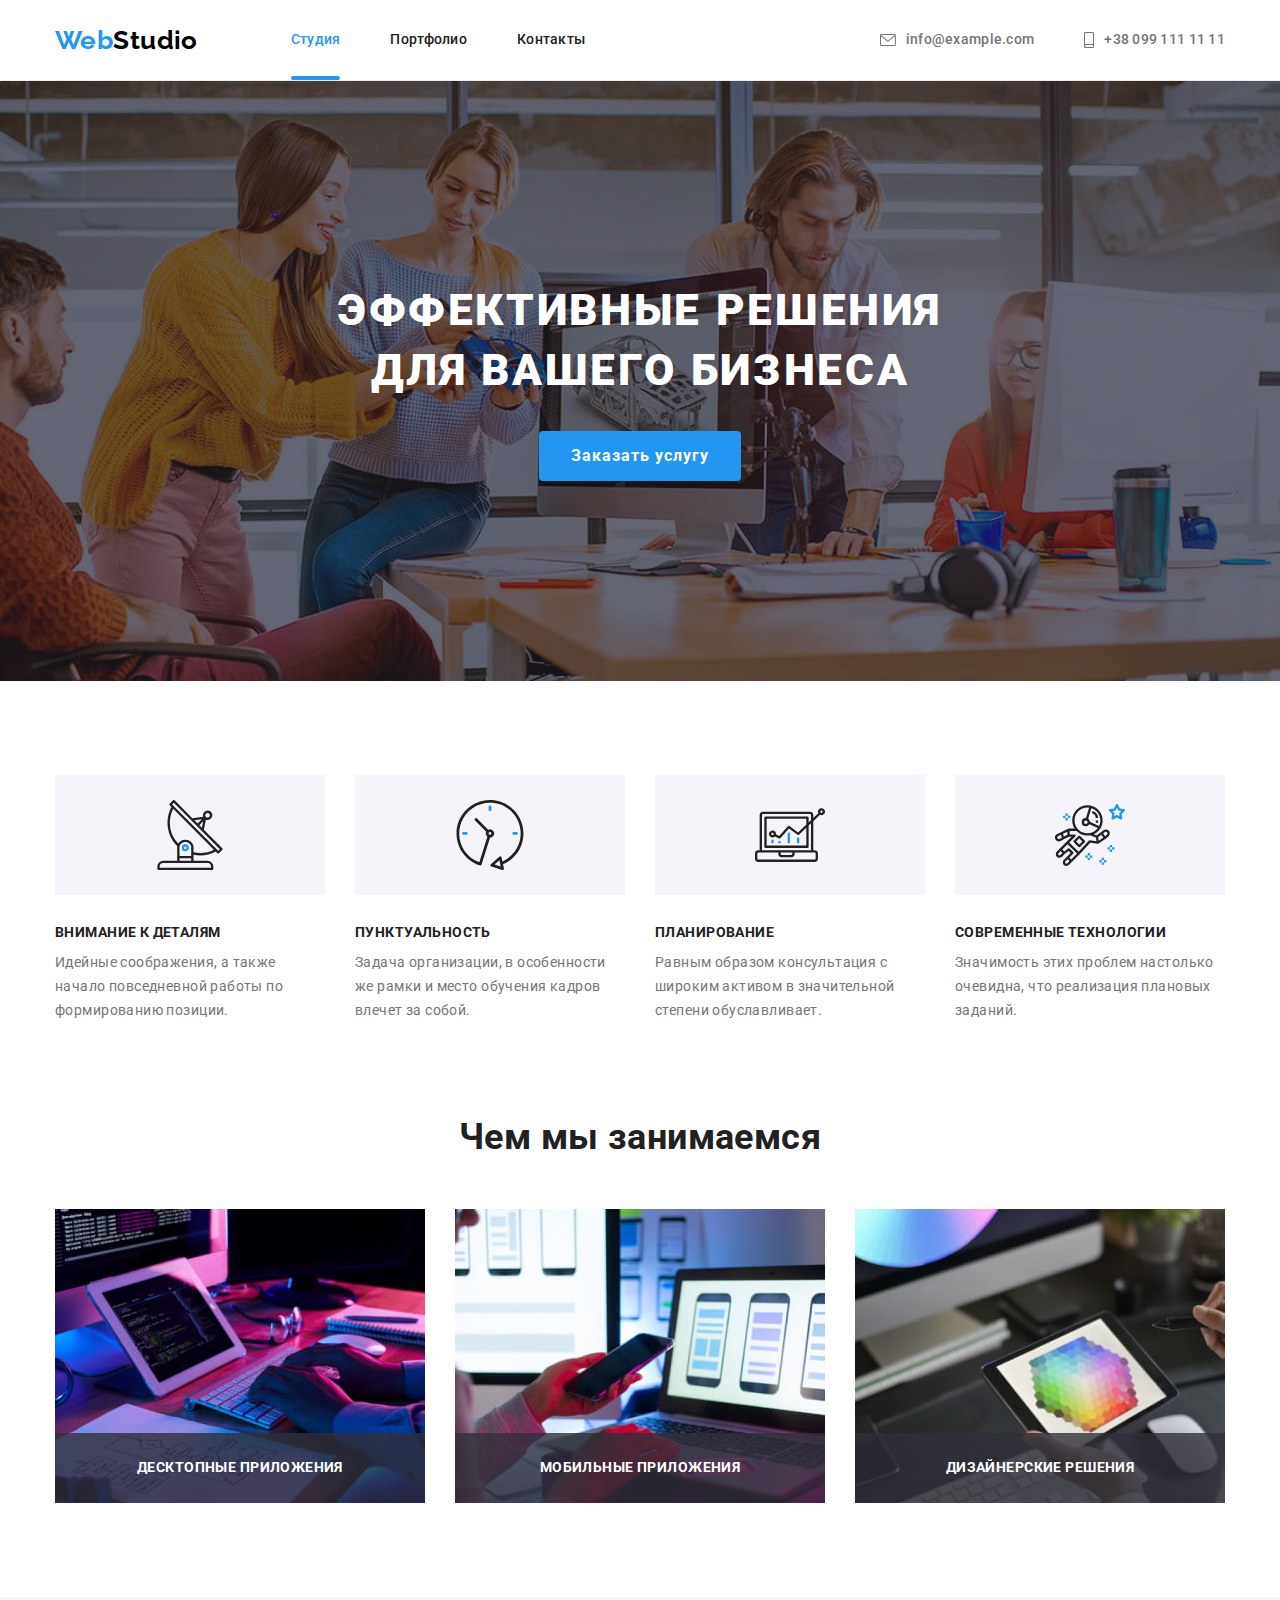
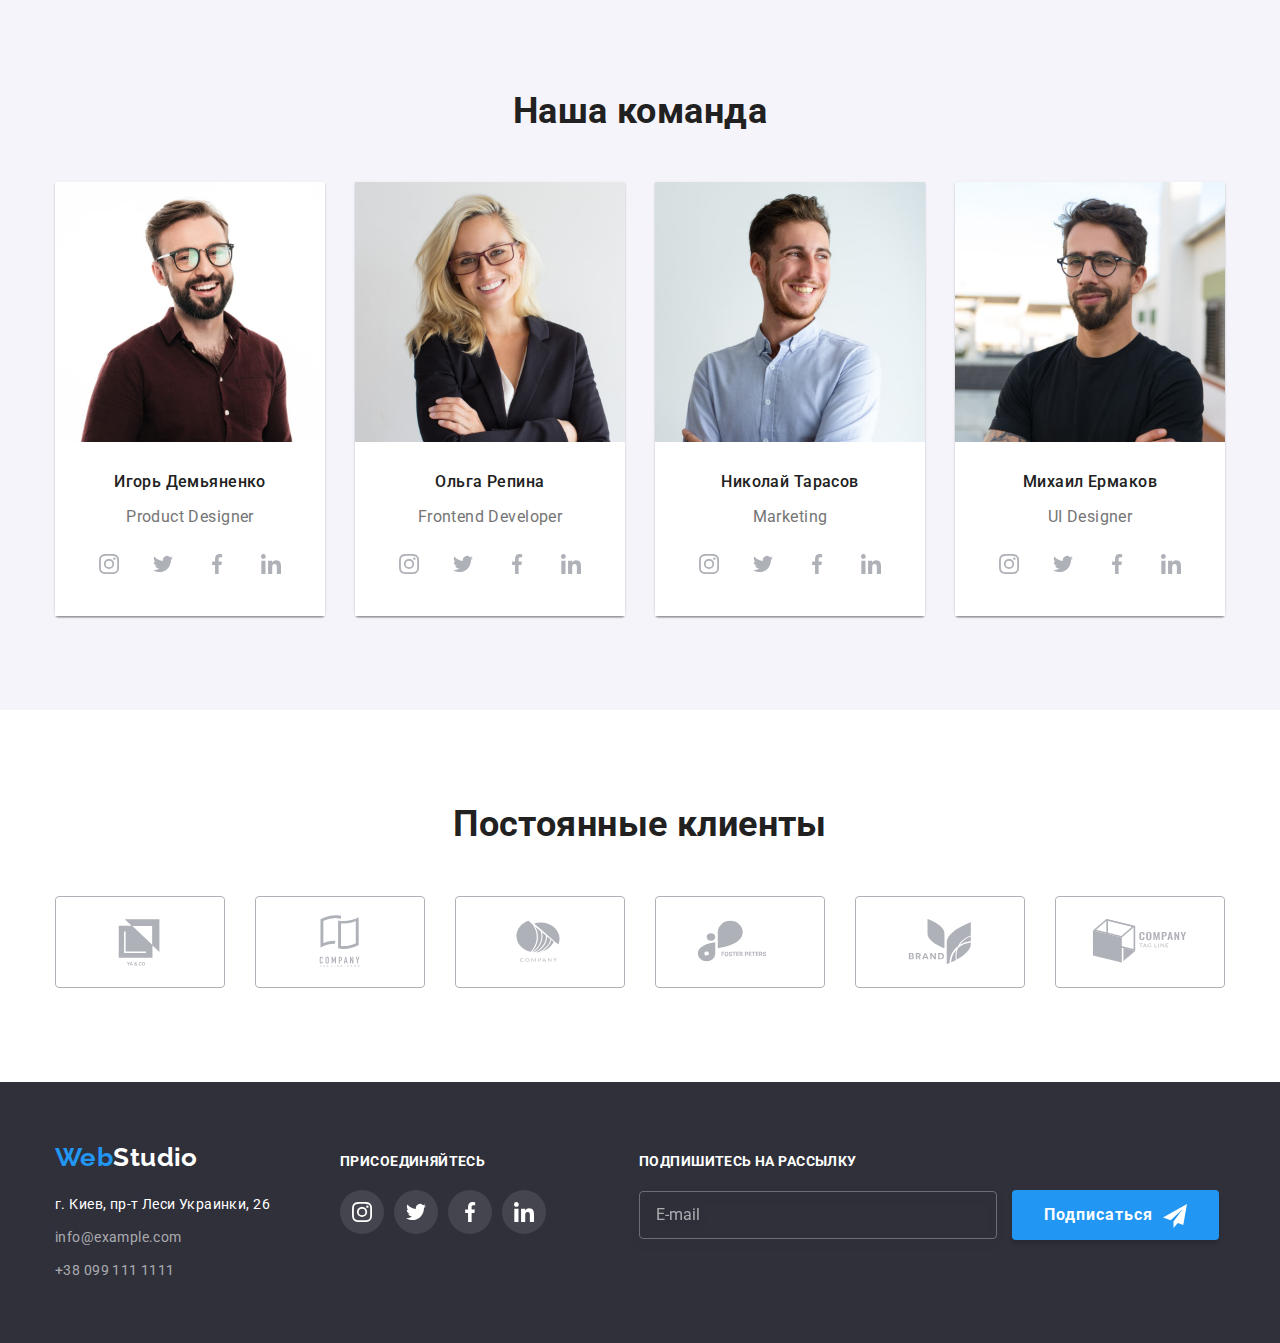
==== index.html @ 42cecacc "Initial commit" ====
<!DOCTYPE html>
<html lang="ru">

<head>
    <meta charset="UTF-8">
    <meta http-equiv="X-UA-Compatible" content="IE=edge">
    <meta name="viewport" content="width=device-width, initial-scale=1.0">
    <title>Главная</title>
    <link rel="preconnect" href="https://fonts.googleapis.com">
    <link rel="preconnect" href="https://fonts.gstatic.com" crossorigin>
    <link href="https://fonts.googleapis.com/css2?family=Raleway:wght@700&family=Roboto:wght@400;500;700;900&display=swap" rel="stylesheet">
    <link rel="stylesheet" href="https://cdnjs.cloudflare.com/ajax/libs/modern-normalize/1.1.0/modern-normalize.min.css">
    <link rel="stylesheet" href="./css/main.min.css">
</head>

<body>
    <header class="page-header">
        <div class="container page-header__container">
            <nav class="header-nav">
                <a class="logo header-nav__logo link" href="./index.html">
                    <span class="logo__text">Web</span><span class="logo__text--dark">Studio</span>
                </a>
                <ul class="menu list">
                    <li class="menu__item">
                        <a class="menu__link link menu__link--current" href="./index.html">Студия</a>
                    </li>
                    <li class="menu__item">
                        <a class="menu__link link" href="./portfolio.html">Портфолио</a>
                    </li>
                    <li class="menu__item">
                        <a class="menu__link link" href="#footer">Контакты</a>
                    </li>
                </ul>
            </nav>
            <ul class="page-header__contact-list list">
                <li class="page-header__contact-item">
                    <a class="page-header__contact-link link" href="mailto:info@example.com">
                        <svg class="page-header__contact-icon" width="16px" height="12px">
                            <use href="./images/icons.svg/symbol-defs.svg#icon-envelope-hover"></use>
                        </svg>
                        info@example.com
                    </a>
                </li>
                <li class="page-header__contact-item">
                    <a class="page-header__contact-link link" href="tel:+380991111111">
                        <svg class="page-header__contact-icon" width="10px" height="16px">
                            <use href="./images/icons.svg/symbol-defs.svg#icon-smartphone"></use>
                        </svg>
                        +38 099 111 11 11
                    </a>
                </li>
            </ul>
        </div>
    </header>

    <main>
        <section class="hero overlay">
            <div class="container">
                <h1 class="hero__title">Эффективные решения для вашего бизнеса</h1>
                <button data-modal-open class="btn" type="button">Заказать услугу</button>
            </div>
        </section>
        <section class="benefits section benefits--padding">
            <div class="container">
                <h2 class="benefits__title benefits__title--indent visually-hidden">Наши преимущества</h2>
                <ul class="benefits__list list">
                    <li class="benefits__item benefits__item--indent">
                        <div class="benefits__icon-container benefits__icon-container--indent">
                            <svg class="benefits__icon" width="70" height="70">
                                <use href="./images/icons.svg/symbol-defs.svg#icon-antenna-1"></use>
                            </svg>
                        </div>
                        <h3 class="benefits__subtitle benefits__subtitle--indent">Внимание к деталям</h3>
                        <p class="benefits__text benefits__text--indent">Идейные соображения, а также начало
                            повседневной работы по формированию позиции.</p>
                    </li>
                    <li class="benefits__item benefits__item--indent">
                        <div class="benefits__icon-container benefits__icon-container--indent">
                            <svg class="benefits__icon" width="70" height="70">
                                <use href="./images/icons.svg/symbol-defs.svg#icon-clock-1"></use>
                            </svg>
                        </div>
                        <h3 class="benefits__subtitle benefits__subtitle--indent">Пунктуальность</h3>
                        <p class="benefits__text benefits__text--indent">Задача организации, в особенности же рамки и
                            место обучения кадров влечет за собой.</p>
                    </li>
                    <li class="benefits__item benefits__item--indent">
                        <div class="benefits__icon-container benefits__icon-container--indent">
                            <svg class="benefits__icon" width="70" height="70">
                                <use href="./images/icons.svg/symbol-defs.svg#icon-diagram-1"></use>
                            </svg>
                        </div>
                        <h3 class="benefits__subtitle benefits__subtitle--indent">Планирование</h3>
                        <p class="benefits__text benefits__text--indent">Равным образом консультация с широким активом в
                            значительной степени обуславливает.</p>
                    </li>
                    <li class="benefits__item benefits__item--indent">
                        <div class="benefits__icon-container benefits__icon-container--indent">
                            <svg class="benefits__icon" width="70" height="70">
                                <use href="./images/icons.svg/symbol-defs.svg#icon-astronaut-1"></use>
                            </svg>
                        </div>
                        <h3 class="benefits__subtitle benefits__subtitle--indent">Современные технологии</h3>
                        <p class="benefits__text benefits__text--indent">Значимость этих проблем настолько очевидна, что
                            реализация плановых заданий.</p>
                    </li>
                </ul>
            </div>
        </section>
        <section class="occupation section">
            <div class="container">
                <h2 class="occupation__title occupation__title--indent">Чем мы занимаемся</h2>
                <ul class="occupation__list list">
                    <li class="occupation__item occupation__item--indent">
                        <img class="occupation__img" src="./images/work/img-1.jpg" alt="Разработка технического задания" width="370" height="294">
                        <div class="occupation__text-block">
                            <p class="occupation__text">Десктопные приложения</p>
                        </div>
                    </li>
                    <li class="occupation__item occupation__item--indent">
                        <img class="occupation__img" src="./images/work/img-2.jpg" alt="Тестирование" width="370" height="294">
                        <div class="occupation__text-block">
                            <p class="occupation__text">Мобильные приложения</p>
                        </div>
                    </li>
                    <li class="occupation__item occupation__item--indent">
                        <img class="occupation__img" src="./images/work/img-3.jpg" alt="Выбор цветовой гаммы" width="370" height="294">
                        <div class="occupation__text-block">
                            <p class="occupation__text">Дизайнерские решения</p>
                        </div>
                    </li>
                </ul>
            </div>
        </section>
        <section class="team section">
            <div class="container">
                <h2 class="team__title team__title--indent">Наша команда</h2>
                <ul class="team__list list">
                    <li class="team__item team__item--indent">
                        <img class="team__img" src="./images/team/ID.jpg" alt="Участник команды №1" width="270" height="260">
                        <div class="team__text-block">
                            <h3 class="team__name team__name--indent">Игорь Демьяненко</h3>
                            <p class="team__profession team__profession--indent" lang="en">Product Designer</p>
                            <ul class="socials-list list">
                                <li class="socials__item socials__item--indent">
                                    <a href="" class="socials__link socials__link--light link" aria-label="Instagram">
                                        <svg class="socials__icon" width="20" height="20">
                                            <use href="./images/icons.svg/symbol-defs.svg#icon-instagram-2"></use>
                                        </svg>
                                    </a>
                                </li>
                                <li class="socials__item socials__item--indent">
                                    <a href="" class="socials__link socials__link--light link" aria-label="Twitter">
                                        <svg class="socials__icon" width="20" height="20">
                                            <use href="./images/icons.svg/symbol-defs.svg#icon-twitter-1"></use>
                                        </svg>
                                    </a>
                                </li>
                                <li class="socials__item socials__item--indent">
                                    <a href="" class="socials__link socials__link--light link" aria-label="Facebook">
                                        <svg class="socials__icon" width="20" height="20">
                                            <use href="./images/icons.svg/symbol-defs.svg#icon-facebook-1"></use>
                                        </svg>
                                    </a>
                                </li>
                                <li class="socials__item socials__item--indent">
                                    <a href="" class="socials__link socials__link--light link" aria-label="LinkedIn">
                                        <svg class="socials__icon" width="20" height="20">
                                            <use href="./images/icons.svg/symbol-defs.svg#icon-linkedin-1"></use>
                                        </svg>
                                    </a>
                                </li>
                            </ul>
                        </div>
                    </li>
                    <li class="team__item team__item--indent">
                        <img class="team__img" src="./images/team/OR.jpg" alt="Участник команды №2" width="270" height="260">
                        <div class="team__text-block">
                            <h3 class="team__name team__name--indent">Ольга Репина</h3>
                            <p class="team__profession team__profession--indent" lang="en">Frontend Developer</p>
                            <ul class="socials-list list">
                                <li class="socials__item socials__item--indent">
                                    <a href="" class="socials__link socials__link--light link" aria-label="Instagram">
                                        <svg class="socials__icon" width="20" height="20">
                                            <use href="./images/icons.svg/symbol-defs.svg#icon-instagram-2"></use>
                                        </svg>
                                    </a>
                                </li>
                                <li class="socials__item socials__item--indent">
                                    <a href="" class="socials__link socials__link--light link" aria-label="Twitter">
                                        <svg class="socials__icon" width="20" height="20">
                                            <use href="./images/icons.svg/symbol-defs.svg#icon-twitter-1"></use>
                                        </svg>
                                    </a>
                                </li>
                                <li class="socials__item socials__item--indent">
                                    <a href="" class="socials__link socials__link--light link" aria-label="Facebook">
                                        <svg class="socials__icon" width="20" height="20">
                                            <use href="./images/icons.svg/symbol-defs.svg#icon-facebook-1"></use>
                                        </svg>
                                    </a>
                                </li>
                                <li class="socials__item socials__item--indent">
                                    <a href="" class="socials__link socials__link--light link" aria-label="LinkedIn">
                                        <svg class="socials__icon" width="20" height="20">
                                            <use href="./images/icons.svg/symbol-defs.svg#icon-linkedin-1"></use>
                                        </svg>
                                    </a>
                                </li>
                            </ul>
                        </div>
                    </li>
                    <li class="team__item team__item--indent">
                        <img class="team__img" src="./images/team/NT.jpg" alt="Участник команды №3" width="270" height="260">
                        <div class="team__text-block">
                            <h3 class="team__name team__name--indent">Николай Тарасов</h3>
                            <p class="team__profession team__profession--indent" lang="en">Marketing</p>
                            <ul class="socials-list list">
                                <li class="socials__item socials__item--indent">
                                    <a href="" class="socials__link socials__link--light link" aria-label="Instagram">
                                        <svg class="socials__icon" width="20" height="20">
                                            <use href="./images/icons.svg/symbol-defs.svg#icon-instagram-2"></use>
                                        </svg>
                                    </a>
                                </li>
                                <li class="socials__item socials__item--indent">
                                    <a href="" class="socials__link socials__link--light link" aria-label="Twitter">
                                        <svg class="socials__icon" width="20" height="20">
                                            <use href="./images/icons.svg/symbol-defs.svg#icon-twitter-1"></use>
                                        </svg>
                                    </a>
                                </li>
                                <li class="socials__item socials__item--indent">
                                    <a href="" class="socials__link socials__link--light link" aria-label="Facebook">
                                        <svg class="socials__icon" width="20" height="20">
                                            <use href="./images/icons.svg/symbol-defs.svg#icon-facebook-1"></use>
                                        </svg>
                                    </a>
                                </li>
                                <li class="socials__item socials__item--indent">
                                    <a href="" class="socials__link socials__link--light link" aria-label="LinkedIn">
                                        <svg class="socials__icon" width="20" height="20">
                                            <use href="./images/icons.svg/symbol-defs.svg#icon-linkedin-1"></use>
                                        </svg>
                                    </a>
                                </li>
                            </ul>
                        </div>
                    </li>
                    <li class="team__item team__item--indent">
                        <img class="team__img" src="./images/team/MY.jpg" alt="Участник команды №4" width="270" height="260">
                        <div class="team__text-block">
                            <h3 class="team__name team__name--indent">Михаил Ермаков</h3>
                            <p class="team__profession team__profession--indent" lang="en">UI Designer</p>
                            <ul class="socials-list list">
                                <li class="socials__item socials__item--indent">
                                    <a href="" class="socials__link socials__link--light link" aria-label="Instagram">
                                        <svg class="socials__icon" width="20" height="20">
                                            <use href="./images/icons.svg/symbol-defs.svg#icon-instagram-2"></use>
                                        </svg>
                                    </a>
                                </li>
                                <li class="socials__item socials__item--indent">
                                    <a href="" class="socials__link socials__link--light link" aria-label="Twitter">
                                        <svg class="socials__icon" width="20" height="20">
                                            <use href="./images/icons.svg/symbol-defs.svg#icon-twitter-1"></use>
                                        </svg>
                                    </a>
                                </li>
                                <li class="socials__item socials__item--indent">
                                    <a href="" class="socials__link socials__link--light link" aria-label="Facebook">
                                        <svg class="socials__icon" width="20" height="20">
                                            <use href="./images/icons.svg/symbol-defs.svg#icon-facebook-1"></use>
                                        </svg>
                                    </a>
                                </li>
                                <li class="socials__item socials__item--indent">
                                    <a href="" class="socials__link socials__link--light link" aria-label="LinkedIn">
                                        <svg class="socials__icon" width="20" height="20">
                                            <use href="./images/icons.svg/symbol-defs.svg#icon-linkedin-1"></use>
                                        </svg>
                                    </a>
                                </li>
                            </ul>
                        </div>
                    </li>
                </ul>
            </div>
        </section>
        <section class="customers section">
            <div class="container">
                <h2 class="customers__title customers__title--indent">Постоянные клиенты</h2>
                <ul class="customers__list list">
                    <li class="customers__item customers__item--indent">
                        <a href="" class="customers__link link">
                            <svg class="customers__icon" width="106" height="60">
                                <use href="./images/icons.svg/symbol-defs.svg#icon-company-1"></use>
                            </svg>
                        </a>
                    </li>
                    <li class="customers__item customers__item--indent">
                        <a href="" class="customers__link link">
                            <svg class="customers__icon" width="106" height="60">
                                <use href="./images/icons.svg/symbol-defs.svg#icon-company-2"></use>
                            </svg>
                        </a>
                    </li>
                    <li class="customers__item customers__item--indent">
                        <a href="" class="customers__link link">
                            <svg class="customers__icon" width="106" height="60">
                                <use href="./images/icons.svg/symbol-defs.svg#icon-company-3"></use>
                            </svg>
                        </a>
                    </li>
                    <li class="customers__item customers__item--indent">
                        <a href="" class="customers__link link">
                            <svg class="customers__icon" width="106" height="60">
                                <use href="./images/icons.svg/symbol-defs.svg#icon-company-4"></use>
                            </svg>
                        </a>
                    </li>
                    <li class="customers__item customers__item--indent">
                        <a href="" class="customers__link link">
                            <svg class="customers__icon" width="106" height="60">
                                <use href="./images/icons.svg/symbol-defs.svg#icon-company-5"></use>
                            </svg>
                        </a>
                    </li>
                    <li class="customers__item customers__item--indent">
                        <a href="" class="customers__link link">
                            <svg class="customers__icon" width="106" height="60">
                                <use href="./images/icons.svg/symbol-defs.svg#icon-company-6"></use>
                            </svg>
                        </a>
                    </li>
                </ul>
            </div>
        </section>
    </main>

    <footer class="page-footer" id="footer">
        <div class="container page-footer__container">
            <div class="page-footer__contact page-footer__contact--indent">
                <a class="logo page-footer__logo link" href="./index.html">
                    <span class="logo__text">Web</span><span class="logo__text--light">Studio</span>
                </a>
                <address class="page-footer__address">
                    <p class="page-footer__phys-adress page-footer__phys-adress--indent">г. Киев, пр-т Леси Украинки, 26</p>
                    <ul class="page-footer__contact-list list">
                        <li class="page-footer__contact-item page-footer__contact-item--indent">
                            <a class="page-footer__contact-link link" href="mailto:info@example.com">info@example.com</a>
                        </li>
                        <li class="page-footer__contact-item page-footer__contact-item--indent">
                            <a class="page-footer__contact-link link" href="tel:+380991111111">+38 099 111 1111</a>
                        </li>
                    </ul>
                </address>
            </div>
            <div class="join page-footer__join">
                <b class="join__text join__text--indent">Присоединяйтесь</b>
                <ul class="socials-list list">
                    <li class="socials__item socials__item--indent">
                        <a href="" class="socials__link socials__link--dark link" aria-label="Instagram">
                            <svg class="socials__icon" width="20" height="20">
                                <use href="./images/icons.svg/symbol-defs.svg#icon-instagram-2"></use>
                            </svg>
                        </a>
                    </li>
                    <li class="socials__item socials__item--indent">
                        <a href="" class="socials__link socials__link--dark link" aria-label="Twitter">
                            <svg class="socials__icon" width="20" height="20">
                                <use href="./images/icons.svg/symbol-defs.svg#icon-twitter-1"></use>
                            </svg>
                        </a>
                    </li>
                    <li class="socials__item socials__item--indent">
                        <a href="" class="socials__link socials__link--dark link" aria-label="Facebook">
                            <svg class="socials__icon" width="20" height="20">
                                <use href="./images/icons.svg/symbol-defs.svg#icon-facebook-1"></use>
                            </svg>
                        </a>
                    </li>
                    <li class="socials__item socials__item--indent">
                        <a href="" class="socials__link socials__link--dark link" aria-label="LinkedIn">
                            <svg class="socials__icon" width="20" height="20">
                                <use href="./images/icons.svg/symbol-defs.svg#icon-linkedin-1"></use>
                            </svg>
                        </a>
                    </li>
                </ul>
            </div>
            <div class="mailing page-footer__mailing">
                <b class="mailing__text mailing__text--indent">Подпишитесь на рассылку</b>
                <form class="mailing-form" autocomplete="off">
                    <input class="mailing-form__input mailing-form__input--indent" type="email" name="email" placeholder="E-mail">
                    <button class="btn mailing-btn" type="submit">Подписаться</button>
                </form>
            </div>
        </div>
    </footer>

    <div data-modal class="backdrop is-hidden">
        <div class="modal">
            <button data-modal-close class="close-btn" type="button">
                <svg class="close-btn__icon" width="18" height="18">
                    <use href="./images/icons.svg/symbol-defs.svg#close-icon"></use>
                </svg>
            </button>
            <b class="modal__title modal__title--indent">Оставьте свои данные, мы вам перезвоним</b>
            <form class="modal-form">

                <label class="modal-form__group modal-form__group--indent">
                    <span class="modal-form__label modal-form__label--indent">Имя</span>
                    <input class="modal-form__input" type="text" name="name">
                    <svg class="modal-form__icon" width="18" height="18">
                        <use href="./images/icons.svg/symbol-defs.svg#modal-person"></use>
                    </svg>
                </label>

                <label class="modal-form__group modal-form__group--indent">
                    <span class="modal-form__label modal-form__label--indent">Телефон</span>
                    <input class="modal-form__input" type="text" name="phone">
                    <svg class="modal-form__icon" width="18" height="18">
                        <use href="./images/icons.svg/symbol-defs.svg#modal-phone"></use>
                    </svg>
                </label>

                <label class="modal-form__group modal-form__group--indent">
                    <span class="modal-form__label modal-form__label--indent">Почта</span>
                    <input class="modal-form__input" type="text" name="email">
                    <svg class="modal-form__icon" width="18" height="18">
                        <use href="./images/icons.svg/symbol-defs.svg#modal-email"></use>
                    </svg>
                </label>

                <label class="modal-form__group modal-form__group--textarea--indent">
                    <span class="modal-form__label modal-form__label--indent">Комментарий</span>
                    <textarea class="modal-form__textarea" name="comment" cols="30" rows="10" placeholder="Введите текст"></textarea>
                </label>

                <label class="modal-form__checkbox-group modal-form__checkbox-group--indent">
                    <input class="modal-form__checkbox visually-hidden" type="checkbox" name="agreement">
                    <span class="custom-checkbox modal-form__custom-checkbox"></span>
                    <span class="modal-form__agreement">Соглашаюсь с рассылкой и принимаю <a class="modal-form__treaty" href="">Условия договора</a></span>
                </label>

                <button class="btn modal-btn" type="submit">Отправить</button>
            </form>
        </div>
    </div>

    <script src="./js/modal.js"></script>
</body>

</html>
---- css/main.min.css ----
:root{--main-text-color: #757575;--secondary-text-color: #212121;--second-logo-color: #000000;--accent-color: #FFFFFF;--footer-contact-color: rgba(255, 255, 255, 0.6);--secondary-background-color: #2F303A;--accent-background-color: #F5F4FA;--hover-color: #2196F3;--main-button-hover-color: #188CE8;--placeholder-cl: rgba(117, 117, 117, 0.5);--modal-border-cl: rgba(33, 33, 33, 0.2);--close-btn-border-cl: #e5e5e5;--backdrop-cl: rgba(0, 0, 0, 0.2);--portfolio-border-cl: #eeeeee;--portfolio-text-block-cl: rgba(33, 150, 243, 0.9);--footer-mailing-cl: #ACACB0;--footer-input-border-cl: #6D6E75;--customers-cl: #AFB1B8;--footer-socials-bg-cl: #44454e;--occupation-text-bg-cl: rgba(47, 48, 58, 0.8);--overlay-bg-cl: #C4C4C4;--header-border-cl: #ececec}.visually-hidden{position:absolute;width:1px;height:1px;margin:-1px;border:0;padding:0;white-space:nowrap;-webkit-clip-path:inset(100%);clip-path:inset(100%);clip:rect(0 0 0 0);overflow:hidden}html{scroll-behavior:smooth}body{font-family:'Roboto', 'Arial', sans-serif;font-style:normal;font-weight:400;font-size:14px;line-height:1.14;letter-spacing:0.03em;color:var(--main-text-color);background-color:var(--accent-color)}.section{padding-top:94px;padding-bottom:94px}.list{list-style:none;margin:0;padding:0}.link{text-decoration:none;margin:0;padding:0}img{display:block;max-width:100%;height:auto}.container{width:1200px;padding-left:15px;padding-right:15px;margin-left:auto;margin-right:auto}.backdrop.is-hidden{opacity:0;pointer-events:none;visibility:hidden}.backdrop.is-hidden .modal{-webkit-transform:translate(-50%, -50%) scale(0.5);transform:translate(-50%, -50%) scale(0.5)}.logo{font-family:'Raleway', "Arial", sans-serif;font-weight:700;font-size:26px;line-height:1.19}.logo__text{color:var(--hover-color)}.logo__text--dark{color:var(--second-logo-color)}.logo__text--light{color:var(--accent-color)}.btn{font-family:inherit;font-weight:700;font-size:16px;line-height:1.88;letter-spacing:0.06em;cursor:pointer;color:var(--accent-color);background-color:var(--hover-color);min-width:200px;padding:10px 32px;border:none;border-radius:4px;-webkit-box-shadow:0px 4px 4px rgba(0,0,0,0.15);box-shadow:0px 4px 4px rgba(0,0,0,0.15);-webkit-transition:background-color 250ms cubic-bezier(0.4, 0, 0.2, 1);transition:background-color 250ms cubic-bezier(0.4, 0, 0.2, 1)}.btn:hover,.btn:focus{background-color:var(--main-button-hover-color)}.close-btn{position:absolute;top:8px;right:8px;display:-webkit-box;display:-ms-flexbox;display:flex;-webkit-box-align:center;-ms-flex-align:center;align-items:center;-webkit-box-pack:center;-ms-flex-pack:center;justify-content:center;width:30px;height:30px;color:var(--second-logo-color);border-radius:50%;border:1px solid var(--close-btn-border-cl);background-color:var(--accent-color);cursor:pointer;outline:transparent;-webkit-transition:color 250ms cubic-bezier(0.4, 0, 0.2, 1);transition:color 250ms cubic-bezier(0.4, 0, 0.2, 1)}.close-btn:hover,.close-btn:focus{color:var(--hover-color)}.close-btn__icon{fill:currentColor}.filter__list{display:-webkit-box;display:-ms-flexbox;display:flex;-webkit-box-pack:center;-ms-flex-pack:center;justify-content:center}.filter__btn{min-width:73px;padding:6px 22px;font-family:inherit;font-weight:500;font-size:16px;line-height:1.62;letter-spacing:0.03em;color:var(--secondary-text-color);background-color:var(--accent-background-color);border:none;border-radius:4px;cursor:pointer;-webkit-transition:color 250ms cubic-bezier(0.4, 0, 0.2, 1),background-color 250ms cubic-bezier(0.4, 0, 0.2, 1),-webkit-box-shadow 250ms cubic-bezier(0.4, 0, 0.2, 1);transition:color 250ms cubic-bezier(0.4, 0, 0.2, 1),background-color 250ms cubic-bezier(0.4, 0, 0.2, 1),-webkit-box-shadow 250ms cubic-bezier(0.4, 0, 0.2, 1);transition:color 250ms cubic-bezier(0.4, 0, 0.2, 1),background-color 250ms cubic-bezier(0.4, 0, 0.2, 1),box-shadow 250ms cubic-bezier(0.4, 0, 0.2, 1);transition:color 250ms cubic-bezier(0.4, 0, 0.2, 1),background-color 250ms cubic-bezier(0.4, 0, 0.2, 1),box-shadow 250ms cubic-bezier(0.4, 0, 0.2, 1),-webkit-box-shadow 250ms cubic-bezier(0.4, 0, 0.2, 1)}.filter__btn:hover,.filter__btn:focus{color:var(--accent-color);background-color:var(--hover-color);-webkit-box-shadow:0px 3px 1px rgba(0,0,0,0.1),0px 1px 2px rgba(0,0,0,0.08),0px 2px 2px rgba(0,0,0,0.12);box-shadow:0px 3px 1px rgba(0,0,0,0.1),0px 1px 2px rgba(0,0,0,0.08),0px 2px 2px rgba(0,0,0,0.12)}.portfolio__btn-list{margin-bottom:50px}.portfolio__btn-item:not(:last-child){margin-right:8px}.backdrop{position:fixed;top:0;left:0;width:100%;height:100%;background-color:var(--backdrop-cl);opacity:1;-webkit-transition:opacity 250ms cubic-bezier(0.4, 0, 0.2, 1),visibility y250ms cubic-bezier(0.4, 0, 0.2, 1);transition:opacity 250ms cubic-bezier(0.4, 0, 0.2, 1),visibility y250ms cubic-bezier(0.4, 0, 0.2, 1)}.modal{position:absolute;width:528px;top:50%;left:50%;padding:40px;background-color:var(--accent-color);-webkit-box-shadow:0px 1px 3px rgba(0,0,0,0.12),0px 1px 1px rgba(0,0,0,0.14),0px 2px 1px rgba(0,0,0,0.2);box-shadow:0px 1px 3px rgba(0,0,0,0.12),0px 1px 1px rgba(0,0,0,0.14),0px 2px 1px rgba(0,0,0,0.2);border-radius:4px;-webkit-transform:translate(-50%, -50%) scale(1);transform:translate(-50%, -50%) scale(1);-webkit-transition:-webkit-transform 250ms cubic-bezier(0.4, 0, 0.2, 1);transition:-webkit-transform 250ms cubic-bezier(0.4, 0, 0.2, 1);transition:transform 250ms cubic-bezier(0.4, 0, 0.2, 1);transition:transform 250ms cubic-bezier(0.4, 0, 0.2, 1), -webkit-transform 250ms cubic-bezier(0.4, 0, 0.2, 1)}.modal__title{display:block;font-weight:700;font-size:20px;line-height:1.15;color:var(--secondary-text-color)}.modal__title--indent{margin-bottom:12px;text-align:center}.modal-form{display:-webkit-box;display:-ms-flexbox;display:flex;-webkit-box-orient:vertical;-webkit-box-direction:normal;-ms-flex-direction:column;flex-direction:column}.modal-form__group{position:relative}.modal-form__group--indent{margin-bottom:10px}.modal-form__label{display:block;font-size:12px;line-height:1.17;letter-spacing:0.01em}.modal-form__label--indent{margin-bottom:4px}.modal-form__input{padding-left:42px;width:100%;height:40px;border:1px solid var(--modal-border-cl);border-radius:4px;outline:transparent;-webkit-transition:border-color 250ms cubic-bezier(0.4, 0, 0.2, 1);transition:border-color 250ms cubic-bezier(0.4, 0, 0.2, 1)}.modal-form__input:focus{border-color:var(--hover-color)}.modal-form__input:focus ~ modal-form__icon{fill:var(--hover-color)}.modal-form__icon{position:absolute;bottom:11px;left:12px;fill:var(--secondary-text-color);-webkit-transition:fill 250ms cubic-bezier(0.4, 0, 0.2, 1);transition:fill 250ms cubic-bezier(0.4, 0, 0.2, 1)}.modal-form__textarea{padding:12px 16px;width:100%;height:120px;resize:none;border:1px solid var(--modal-border-cl);border-radius:4px;outline:transparent;-webkit-transition:border-color 250ms cubic-bezier(0.4, 0, 0.2, 1);transition:border-color 250ms cubic-bezier(0.4, 0, 0.2, 1)}.modal-form__textarea::-webkit-input-placeholder{font-size:12px;line-height:1.14;letter-spacing:0.01em;color:var(--placeholder-cl)}.modal-form__textarea:-ms-input-placeholder{font-size:12px;line-height:1.14;letter-spacing:0.01em;color:var(--placeholder-cl)}.modal-form__textarea::-ms-input-placeholder{font-size:12px;line-height:1.14;letter-spacing:0.01em;color:var(--placeholder-cl)}.modal-form__textarea::placeholder{font-size:12px;line-height:1.14;letter-spacing:0.01em;color:var(--placeholder-cl)}.modal-form__textarea:focus{border-color:var(--hover-color)}.modal-form__group--textarea--indent{margin-bottom:20px}.modal-form__checkbox-group{display:-webkit-box;display:-ms-flexbox;display:flex;-webkit-box-align:center;-ms-flex-align:center;align-items:center;-webkit-box-pack:center;-ms-flex-pack:center;justify-content:center}.modal-form__checkbox-group--indent{margin-bottom:30px}.modal-form__agreement{line-height:1.71}.modal-form__treaty{color:var(--hover-color)}.modal-btn{width:200px;margin-left:auto;margin-right:auto}.custom-checkbox{display:inline-block;width:16px;height:15px;border:2px solid var(--secondary-text-color);border-radius:2px}.modal-form__custom-checkbox{margin-right:8px}.modal-form__checkbox:checked+.custom-checkbox{background-image:url("../images/check-icon.svg");background-color:var(--hover-color);background-size:contain;background-origin:border-box;border-color:var(--hover-color)}.modal-form__checkbox:focus+.custom-checkbox{border-color:var(--hover-color)}.socials-list{display:-webkit-box;display:-ms-flexbox;display:flex;-webkit-box-align:center;-ms-flex-align:center;align-items:center}.socials__item{width:44px;height:44px}.socials__item--indent:not(:last-child){margin-right:10px}.socials__icon{display:-webkit-box;display:-ms-flexbox;display:flex;fill:currentColor}.socials__link{display:-webkit-box;display:-ms-flexbox;display:flex;-webkit-box-align:center;-ms-flex-align:center;align-items:center;-webkit-box-pack:center;-ms-flex-pack:center;justify-content:center;width:100%;height:100%;border-radius:50%;-webkit-transition:color 250ms cubic-bezier(0.4, 0, 0.2, 1),background-color 250ms cubic-bezier(0.4, 0, 0.2, 1);transition:color 250ms cubic-bezier(0.4, 0, 0.2, 1),background-color 250ms cubic-bezier(0.4, 0, 0.2, 1)}.socials__link:hover,.socials__link:focus{color:var(--accent-color);background-color:var(--hover-color)}.socials__link--light{color:var(--customers-cl);background-color:var(--accent-color)}.socials__link--dark{color:var(--accent-color);background-color:var(--footer-socials-bg-cl)}.page-header{border-bottom:1px solid var(--header-border-cl)}.page-header__container{display:-webkit-box;display:-ms-flexbox;display:flex;-webkit-box-align:center;-ms-flex-align:center;align-items:center}.header-nav{display:-webkit-box;display:-ms-flexbox;display:flex;-webkit-box-align:center;-ms-flex-align:center;align-items:center}.header-nav__logo{margin-right:93px}.menu{display:-webkit-box;display:-ms-flexbox;display:flex}.menu__item:not(:last-child){margin-right:50px}.menu__link{display:block;padding-top:32px;padding-bottom:32px;font-weight:500;letter-spacing:0.02em;color:var(--secondary-text-color);-webkit-transition:color 250ms cubic-bezier(0.4, 0, 0.2, 1);transition:color 250ms cubic-bezier(0.4, 0, 0.2, 1)}.menu__link:hover,.menu__link:focus{color:var(--hover-color)}.menu__link--current{position:relative;color:var(--hover-color)}.menu__link--current::after{content:'';display:inline-block;position:absolute;left:0;bottom:0;width:100%;height:4px;border-radius:2px;background-color:var(--hover-color)}.page-header__contact-list{display:-webkit-box;display:-ms-flexbox;display:flex;margin-left:auto}.page-header__contact-item:not(:last-child){margin-right:50px}.page-header__contact-link{display:-webkit-box;display:-ms-flexbox;display:flex;-webkit-box-align:center;-ms-flex-align:center;align-items:center;padding-top:32px;padding-bottom:32px;font-weight:500;letter-spacing:0.02em;color:var(--main-text-color);-webkit-transition:color 250ms cubic-bezier(0.4, 0, 0.2, 1);transition:color 250ms cubic-bezier(0.4, 0, 0.2, 1)}.page-header__contact-link:hover,.page-header__contact-link:focus{color:var(--hover-color)}.page-header__contact-icon{display:inline-block;margin-right:10px;fill:currentColor}.hero{padding-top:200px;padding-bottom:200px;text-align:center}.overlay{max-width:1600px;height:600px;margin-left:auto;margin-right:auto;background-image:-webkit-gradient(linear, left top, left bottom, from(rgba(47,48,58,0.4)), to(rgba(47,48,58,0.4))),url("../images/hero/banner.jpg");background-image:linear-gradient(rgba(47,48,58,0.4), rgba(47,48,58,0.4)),url("../images/hero/banner.jpg");background-color:var(--overlay-bg-cl);background-repeat:no-repeat;background-position:center;background-size:cover}.hero__title{margin-top:0;margin-bottom:30px;margin-left:auto;margin-right:auto;width:696px;text-align:center;font-weight:900;font-size:44px;line-height:1.36;letter-spacing:0.06em;text-transform:uppercase;color:var(--accent-color)}.benefits--padding{padding-bottom:0}.benefits__title{font-weight:700;font-size:36px;line-height:1.16;color:var(--secondary-text-color)}.benefits__title--indent{margin-top:0;margin-bottom:50px;text-align:center}.benefits__title--hidden{position:absolute;width:1px;height:1px;margin:-1px;border:0;padding:0;white-space:nowrap;-webkit-clip-path:inset(100%);clip-path:inset(100%);clip:rect(0 0 0 0);overflow:hidden}.benefits__list{display:-webkit-box;display:-ms-flexbox;display:flex;-webkit-box-pack:center;-ms-flex-pack:center;justify-content:center}.benefits__item{width:270px}.benefits__item--indent:not(:last-child){margin-right:30px}.benefits__subtitle{font-weight:700;font-size:14px;text-transform:uppercase;color:var(--secondary-text-color)}.benefits__subtitle--indent{margin-top:0;margin-bottom:10px}.benefits__text{line-height:1.71}.benefits__text--indent{margin-top:0;margin-bottom:0}.benefits__icon-container{display:-webkit-box;display:-ms-flexbox;display:flex;-webkit-box-align:center;-ms-flex-align:center;align-items:center;-webkit-box-pack:center;-ms-flex-pack:center;justify-content:center;height:120px;background-color:var(--accent-background-color)}.benefits__icon-container--indent{margin-bottom:30px}.occupation__title{font-weight:700;font-size:36px;line-height:1.16;color:var(--secondary-text-color)}.occupation__title--indent{margin-top:0;margin-bottom:50px;text-align:center}.occupation__list{display:-webkit-box;display:-ms-flexbox;display:flex;-webkit-box-pack:center;-ms-flex-pack:center;justify-content:center}.occupation__item{position:relative}.occupation__item--indent:not(:last-child){margin-right:30px}.occupation__text-block{position:absolute;bottom:0;left:0;width:100%;height:70px;display:-webkit-box;display:-ms-flexbox;display:flex;-webkit-box-align:center;-ms-flex-align:center;align-items:center;-webkit-box-pack:center;-ms-flex-pack:center;justify-content:center;background-color:var(--occupation-text-bg-cl)}.occupation__text{margin-top:0;margin-bottom:0;font-weight:700;text-transform:uppercase;color:var(--accent-color)}.team{background-color:var(--accent-background-color)}.team__title{font-weight:700;font-size:36px;line-height:1.16;color:var(--secondary-text-color)}.team__title--indent{margin-top:0;margin-bottom:50px;text-align:center}.team__list{display:-webkit-box;display:-ms-flexbox;display:flex;-webkit-box-pack:center;-ms-flex-pack:center;justify-content:center}.team__item{-webkit-box-shadow:0px 1px 3px rgba(0,0,0,0.12),0px 1px 1px rgba(0,0,0,0.14),0px 2px 1px rgba(0,0,0,0.2);box-shadow:0px 1px 3px rgba(0,0,0,0.12),0px 1px 1px rgba(0,0,0,0.14),0px 2px 1px rgba(0,0,0,0.2);border-radius:0px 0px 4px 4px}.team__item--indent:not(:last-child){margin-right:30px}.team__text-block{padding:30px 32px;text-align:center;background-color:var(--accent-color)}.team__name{font-size:16px;font-weight:500;line-height:1.19;color:var(--secondary-text-color)}.team__name--indent{margin-top:0;margin-bottom:10}.team__profession{font-size:16px;line-height:1.19}.team__profession--indent{margin-top:0;margin-bottom:16px}.customers__title{font-weight:700;font-size:36px;line-height:1.16;color:var(--secondary-text-color)}.customers__title--indent{margin-top:0;margin-bottom:50px;text-align:center}.customers__list{display:-webkit-box;display:-ms-flexbox;display:flex;-webkit-box-align:center;-ms-flex-align:center;align-items:center}.customers__item{width:170px;height:92px}.customers__item--indent:not(:last-child){margin-right:30px}.customers__link{display:-webkit-box;display:-ms-flexbox;display:flex;-webkit-box-pack:center;-ms-flex-pack:center;justify-content:center;-webkit-box-align:center;-ms-flex-align:center;align-items:center;width:100%;height:100%;border:1px solid var(--customers-cl);border-radius:4px;color:var(--customers-cl);-webkit-transition:color 250ms cubic-bezier(0.4, 0, 0.2, 1),border-color 250ms cubic-bezier(0.4, 0, 0.2, 1);transition:color 250ms cubic-bezier(0.4, 0, 0.2, 1),border-color 250ms cubic-bezier(0.4, 0, 0.2, 1)}.customers__link:hover,.customers__link:focus{color:var(--hover-color);border-color:var(--hover-color)}.customers__icon{fill:currentColor}.page-footer{padding-top:60px;padding-bottom:60px;color:var(--accent-color);background-color:var(--secondary-background-color)}.page-footer__container{display:-webkit-box;display:-ms-flexbox;display:flex;-webkit-box-align:baseline;-ms-flex-align:baseline;align-items:baseline}.page-footer__contact--indent{margin-right:70px}.page-footer__logo{display:block;margin-right:0;margin-bottom:20px}.page-footer__phys-adress{font-style:normal;line-height:1.71;color:var(--accent-color)}.page-footer__phys-adress--indent{margin-top:0;margin-bottom:9px}.page-footer__contact-item--indent:not(:last-child){margin-bottom:9px}.page-footer__contact-link{font-style:normal;line-height:1.71;color:var(--footer-contact-color);-webkit-transition:color 250ms cubic-bezier(0.4, 0, 0.2, 1);transition:color 250ms cubic-bezier(0.4, 0, 0.2, 1)}.page-footer__contact-link:hover,.page-footer__contact-link:focus{color:var(--hover-color)}.page-footer__join{margin-right:93px}.join__text{display:block;font-weight:700;text-transform:uppercase;color:var(--accent-color)}.join__text--indent{margin-bottom:20px}.mailing__text{display:block;font-weight:700;text-transform:uppercase;color:var(--accent-color)}.mailing__text--indent{margin-bottom:20px}.mailing-form__input{padding:15px 16px;width:358px;color:var(--footer-mailing-cl);background-color:transparent;border:1px solid var(--footer-input-border-cl);-webkit-filter:drop-shadow(0px 4px 4px rgba(0,0,0,0.15));filter:drop-shadow(0px 4px 4px rgba(0,0,0,0.15));border-radius:4px;outline:transparent}.mailing-form__input--indent{margin-right:12px}.mailing-form__input::-webkit-input-placeholder{font-size:16px;line-height:1.25;color:var(--footer-mailing-cl)}.mailing-form__input:-ms-input-placeholder{font-size:16px;line-height:1.25;color:var(--footer-mailing-cl)}.mailing-form__input::-ms-input-placeholder{font-size:16px;line-height:1.25;color:var(--footer-mailing-cl)}.mailing-form__input::placeholder{font-size:16px;line-height:1.25;color:var(--footer-mailing-cl)}.mailing-btn::after{content:'';display:inline-block;vertical-align:middle;background-image:url("../images/send-icon.svg");width:24px;height:24px;margin-left:10px}.portfolio__work-list{display:-webkit-box;display:-ms-flexbox;display:flex;-ms-flex-wrap:wrap;flex-wrap:wrap}.portfolio__work-item{width:calc((100% - 60px) / 3)}.portfolio__work-item--indent{margin-right:30px;margin-bottom:30px}.portfolio__work-item--indent:nth-child(3n){margin-right:0}.portfolio__work-item--indent:nth-last-child(-n+3){margin-bottom:0}.portfolio__work-link{display:block;-webkit-transition:-webkit-box-shadow 250ms cubic-bezier(0.4, 0, 0.2, 1);transition:-webkit-box-shadow 250ms cubic-bezier(0.4, 0, 0.2, 1);transition:box-shadow 250ms cubic-bezier(0.4, 0, 0.2, 1);transition:box-shadow 250ms cubic-bezier(0.4, 0, 0.2, 1), -webkit-box-shadow 250ms cubic-bezier(0.4, 0, 0.2, 1)}.portfolio__work-link:hover,.portfolio__work-link:focus{-webkit-box-shadow:0px 1px 1px rgba(0,0,0,0.12),0px 4px 4px rgba(0,0,0,0.06),1px 4px 6px rgba(0,0,0,0.16);box-shadow:0px 1px 1px rgba(0,0,0,0.12),0px 4px 4px rgba(0,0,0,0.06),1px 4px 6px rgba(0,0,0,0.16)}.product{position:relative;overflow:hidden}.product__text-block{position:absolute;top:0;left:0;width:100%;height:100%;padding:63px 24px;-webkit-transform:translateY(101%);transform:translateY(101%);-webkit-transition:-webkit-transform 250ms cubic-bezier(0.4, 0, 0.2, 1);transition:-webkit-transform 250ms cubic-bezier(0.4, 0, 0.2, 1);transition:transform 250ms cubic-bezier(0.4, 0, 0.2, 1);transition:transform 250ms cubic-bezier(0.4, 0, 0.2, 1), -webkit-transform 250ms cubic-bezier(0.4, 0, 0.2, 1);background-color:var(--portfolio-text-block-cl)}.portfolio__work-link:hover .product__text-block,.portfolio__work-link:focus .product__text-block{-webkit-transform:translateY(0);transform:translateY(0)}.product__description{font-weight:400;font-size:18px;line-height:1.56;color:var(--accent-color)}.product__description--indent{margin-top:0;margin-bottom:0}.portfolio__project{padding:20px 24px;border-right:1px solid var(--portfolio-border-cl);border-left:1px solid var(--portfolio-border-cl);border-bottom:1px solid var(--portfolio-border-cl)}.portfolio__project-name{font-weight:700;font-size:18px;line-height:2;letter-spacing:0.06em;color:var(--secondary-text-color)}.portfolio__project-name--indent{margin-top:0;margin-bottom:4px;text-align:left}.portfolio__project-type{font-size:16px;line-height:1.88;color:var(--main-text-color)}.portfolio__project-type--indent{margin-top:0;margin-bottom:0}
/*# sourceMappingURL=main.min.css.map */
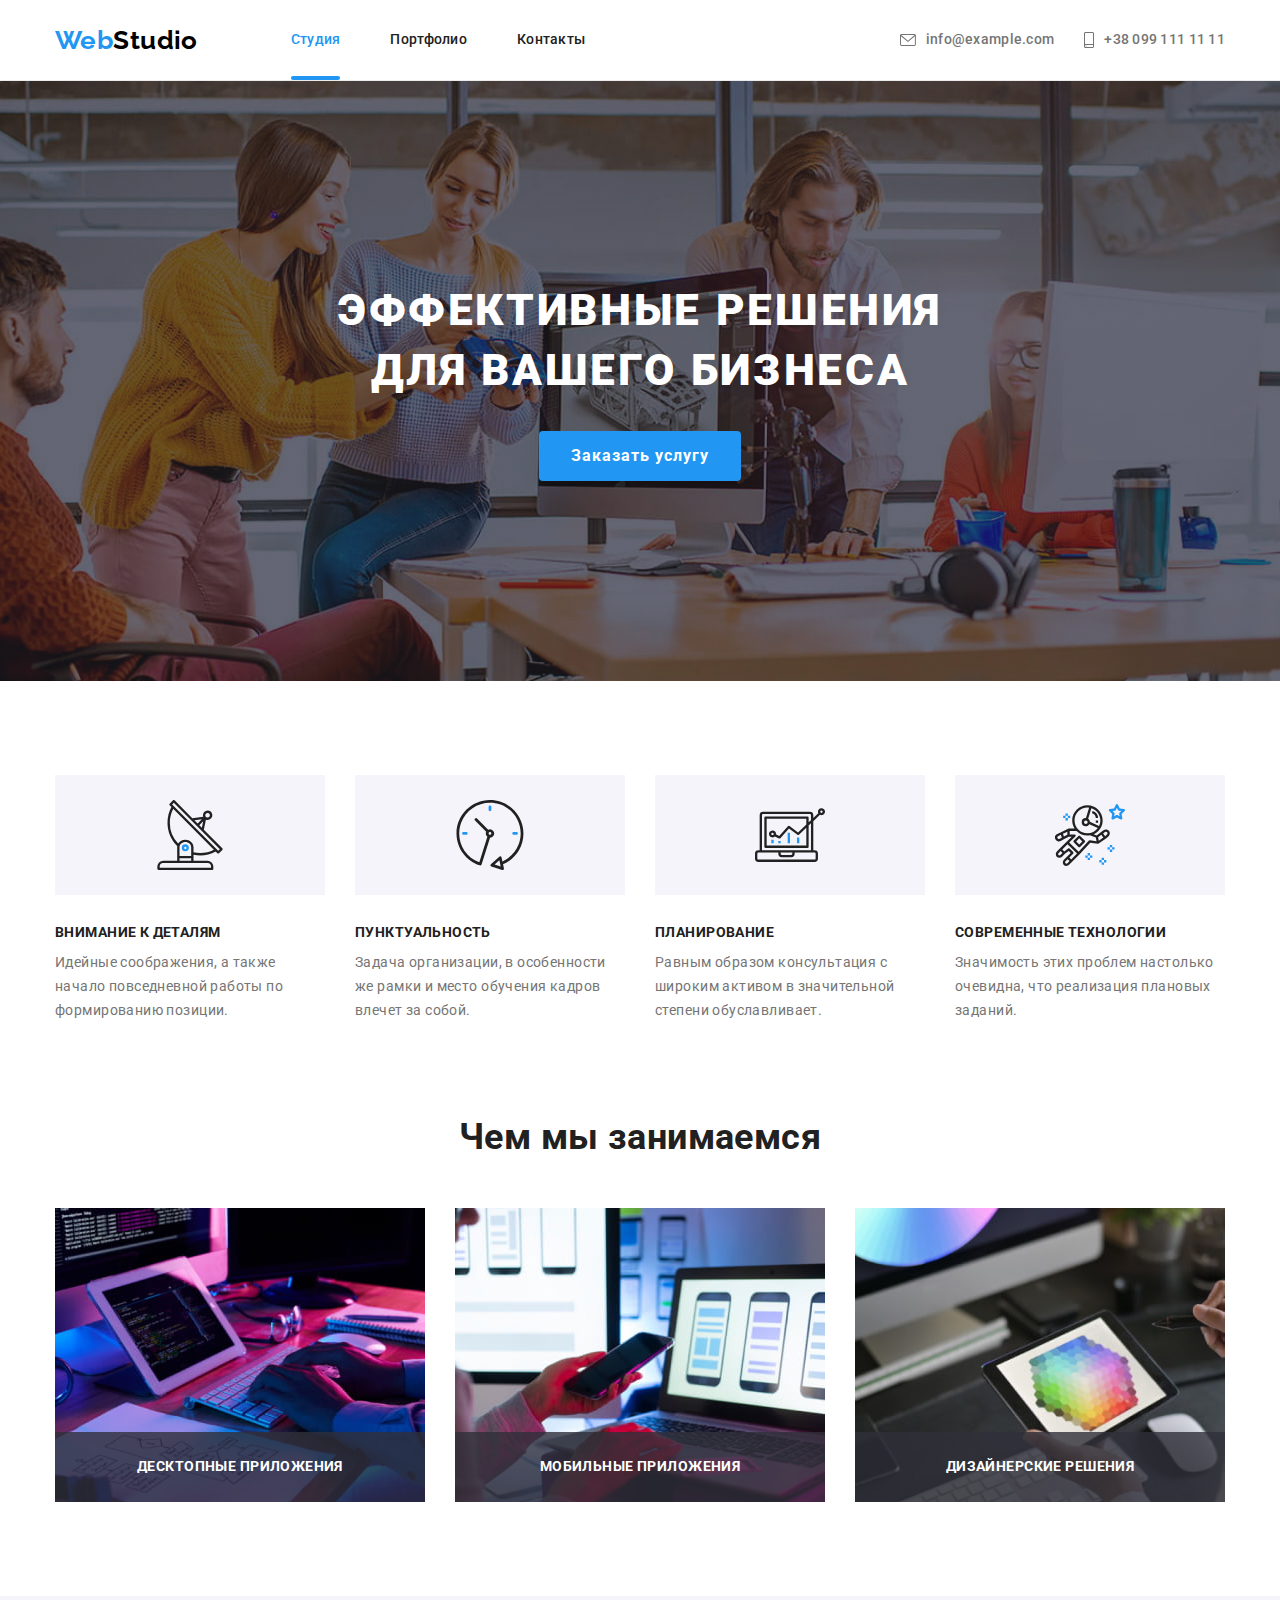
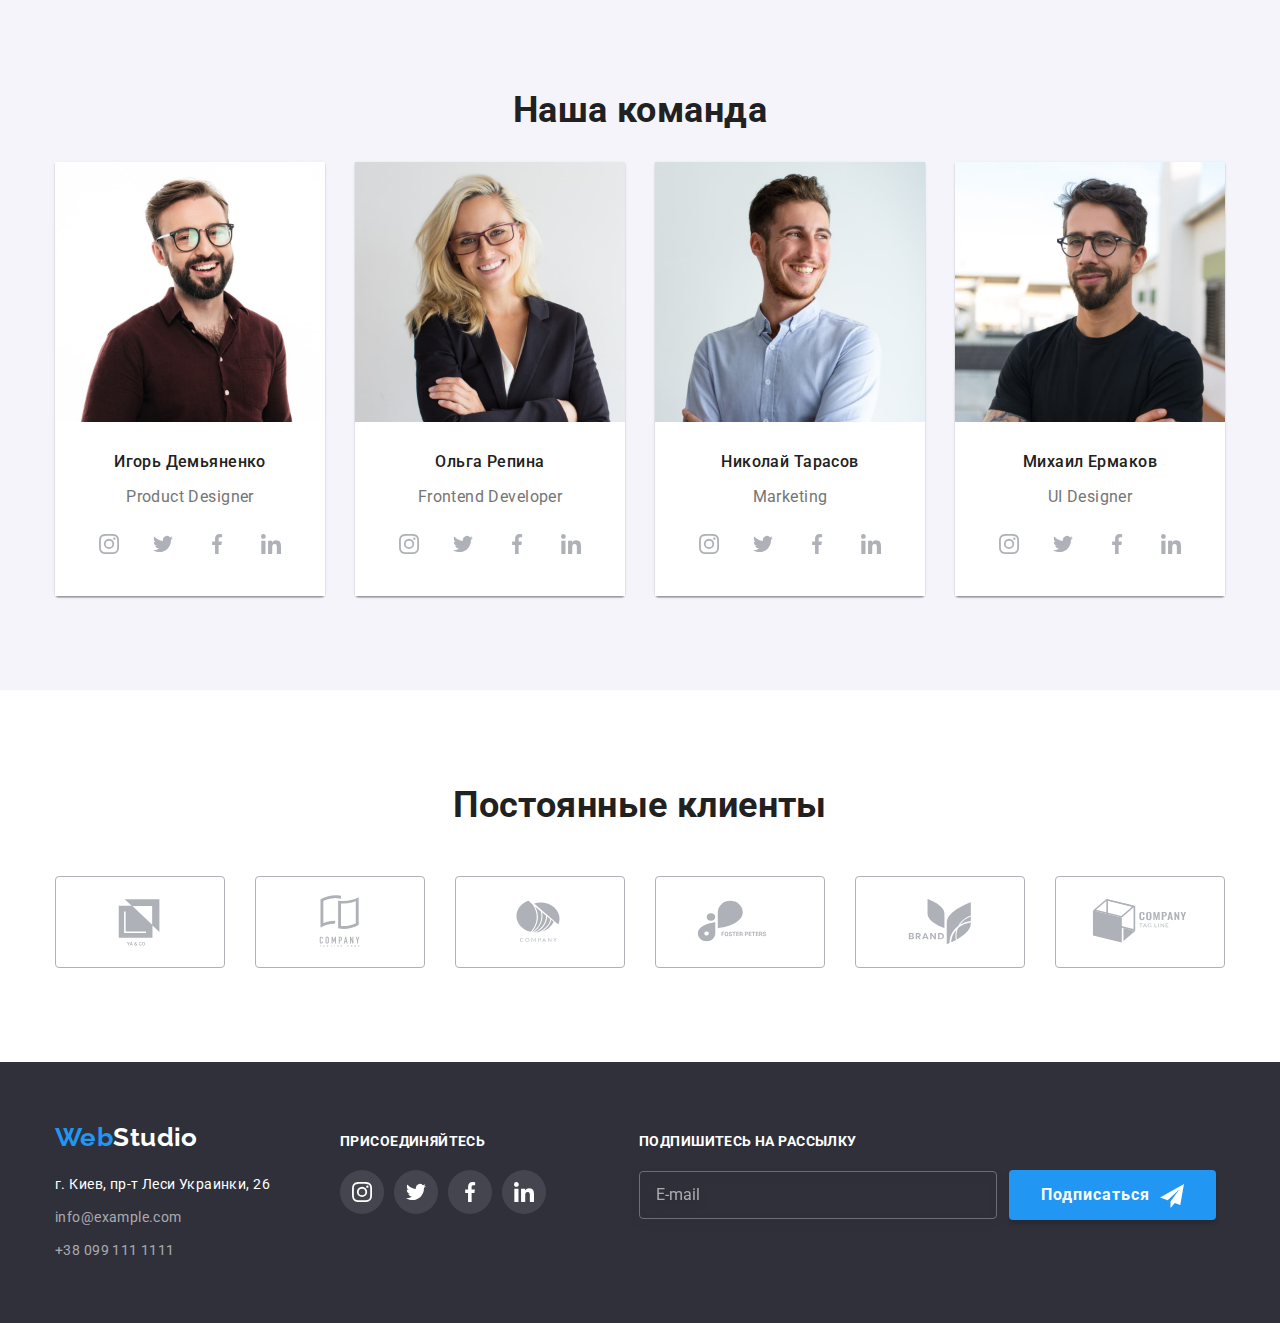
==== commit f5e4d10e: "Summary" ====
--- a/index.html
+++ b/index.html
@@ -14,28 +14,33 @@
 </head>
 
 <body>
-    <header class="page-header">
+   <header class="page-header">
         <div class="container page-header__container">
             <nav class="header-nav">
-                <a class="logo header-nav__logo link" href="./index.html">
+                <a class="logo header-nav__logo link" href="./index.html" target="_blank">
                     <span class="logo__text">Web</span><span class="logo__text--dark">Studio</span>
                 </a>
                 <ul class="menu list">
                     <li class="menu__item">
-                        <a class="menu__link link menu__link--current" href="./index.html">Студия</a>
+                        <a class="menu__link link link menu__link--current" href="./index.html" target="_blank">Студия</a>
                     </li>
                     <li class="menu__item">
-                        <a class="menu__link link" href="./portfolio.html">Портфолио</a>
+                        <a class="menu__link link" href="./portfolio.html" target="_blank">Портфолио</a>
                     </li>
                     <li class="menu__item">
-                        <a class="menu__link link" href="#footer">Контакты</a>
+                        <a class="menu__link link" href="#footer" target="_blank">Контакты</a>
                     </li>
                 </ul>
+                <button data-menu-open class="burger-btn burger-btn--indent" type="button">
+                    <svg class="burger-btn__icon" width="40" height="40" aria-label="Переключатель мобильного меню">
+                        <use href="./images/icons.svg/symbol-defs.svg#burger-btn"></use>
+                    </svg>
+                </button>
             </nav>
             <ul class="page-header__contact-list list">
                 <li class="page-header__contact-item">
                     <a class="page-header__contact-link link" href="mailto:info@example.com">
-                        <svg class="page-header__contact-icon" width="16px" height="12px">
+                        <svg class="page-header__contact-icon envelope-icon">
                             <use href="./images/icons.svg/symbol-defs.svg#icon-envelope-hover"></use>
                         </svg>
                         info@example.com
@@ -43,7 +48,7 @@
                 </li>
                 <li class="page-header__contact-item">
                     <a class="page-header__contact-link link" href="tel:+380991111111">
-                        <svg class="page-header__contact-icon" width="10px" height="16px">
+                        <svg class="page-header__contact-icon smartphone-icon">
                             <use href="./images/icons.svg/symbol-defs.svg#icon-smartphone"></use>
                         </svg>
                         +38 099 111 11 11
@@ -59,8 +64,8 @@
                 <h1 class="hero__title">Эффективные решения для вашего бизнеса</h1>
                 <button data-modal-open class="btn" type="button">Заказать услугу</button>
             </div>
-        </section>
-        <section class="benefits section benefits--padding">
+        </section> 
+        <section class="benefits section">
             <div class="container">
                 <h2 class="benefits__title benefits__title--indent visually-hidden">Наши преимущества</h2>
                 <ul class="benefits__list list">
@@ -107,7 +112,7 @@
                 </ul>
             </div>
         </section>
-        <section class="occupation section">
+        <section class="occupation section occupation--padding">
             <div class="container">
                 <h2 class="occupation__title occupation__title--indent">Чем мы занимаемся</h2>
                 <ul class="occupation__list list">
@@ -137,7 +142,7 @@
                 <h2 class="team__title team__title--indent">Наша команда</h2>
                 <ul class="team__list list">
                     <li class="team__item team__item--indent">
-                        <img class="team__img" src="./images/team/ID.jpg" alt="Участник команды №1" width="270" height="260">
+                        <img class="team__img" src="./images/team/ID.jpg" alt="Участник команды №1">
                         <div class="team__text-block">
                             <h3 class="team__name team__name--indent">Игорь Демьяненко</h3>
                             <p class="team__profession team__profession--indent" lang="en">Product Designer</p>
@@ -174,7 +179,7 @@
                         </div>
                     </li>
                     <li class="team__item team__item--indent">
-                        <img class="team__img" src="./images/team/OR.jpg" alt="Участник команды №2" width="270" height="260">
+                        <img class="team__img" src="./images/team/OR.jpg" alt="Участник команды №2">
                         <div class="team__text-block">
                             <h3 class="team__name team__name--indent">Ольга Репина</h3>
                             <p class="team__profession team__profession--indent" lang="en">Frontend Developer</p>
@@ -211,7 +216,7 @@
                         </div>
                     </li>
                     <li class="team__item team__item--indent">
-                        <img class="team__img" src="./images/team/NT.jpg" alt="Участник команды №3" width="270" height="260">
+                        <img class="team__img" src="./images/team/NT.jpg" alt="Участник команды №3">
                         <div class="team__text-block">
                             <h3 class="team__name team__name--indent">Николай Тарасов</h3>
                             <p class="team__profession team__profession--indent" lang="en">Marketing</p>
@@ -248,7 +253,7 @@
                         </div>
                     </li>
                     <li class="team__item team__item--indent">
-                        <img class="team__img" src="./images/team/MY.jpg" alt="Участник команды №4" width="270" height="260">
+                        <img class="team__img" src="./images/team/MY.jpg" alt="Участник команды №4">
                         <div class="team__text-block">
                             <h3 class="team__name team__name--indent">Михаил Ермаков</h3>
                             <p class="team__profession team__profession--indent" lang="en">UI Designer</p>
@@ -287,7 +292,7 @@
                 </ul>
             </div>
         </section>
-        <section class="customers section">
+       <section class="customers section">
             <div class="container">
                 <h2 class="customers__title customers__title--indent">Постоянные клиенты</h2>
                 <ul class="customers__list list">
@@ -338,56 +343,58 @@
         </section>
     </main>
 
-    <footer class="page-footer" id="footer">
+   <footer class="page-footer" id="footer">
         <div class="container page-footer__container">
-            <div class="page-footer__contact page-footer__contact--indent">
-                <a class="logo page-footer__logo link" href="./index.html">
-                    <span class="logo__text">Web</span><span class="logo__text--light">Studio</span>
-                </a>
-                <address class="page-footer__address">
-                    <p class="page-footer__phys-adress page-footer__phys-adress--indent">г. Киев, пр-т Леси Украинки, 26</p>
-                    <ul class="page-footer__contact-list list">
-                        <li class="page-footer__contact-item page-footer__contact-item--indent">
-                            <a class="page-footer__contact-link link" href="mailto:info@example.com">info@example.com</a>
+            <div class="footer-contacts__container footer-contacts__container--indent">
+                <div class="page-footer__contact page-footer__contact--indent">
+                    <a class="logo page-footer__logo page-footer__logo--indent link" href="./index.html">
+                        <span class="logo__text">Web</span><span class="logo__text--light">Studio</span>
+                    </a>
+                    <address class="page-footer__address">
+                        <p class="page-footer__phys-adress page-footer__phys-adress--indent">г. Киев, пр-т Леси Украинки, 26</p>
+                        <ul class="page-footer__contact-list list">
+                            <li class="page-footer__contact-item page-footer__contact-item--indent">
+                                <a class="page-footer__contact-link link" href="mailto:info@example.com">info@example.com</a>
+                            </li>
+                            <li class="page-footer__contact-item page-footer__contact-item--indent">
+                                <a class="page-footer__contact-link link" href="tel:+380991111111">+38 099 111 1111</a>
+                            </li>
+                        </ul>
+                    </address>
+                </div>
+                <div class="join page-footer__join">
+                    <b class="join__text join__text--indent">Присоединяйтесь</b>
+                    <ul class="socials-list page-footer__socials-list list">
+                        <li class="socials__item socials__item--indent">
+                            <a href="" class="socials__link socials__link--dark link" aria-label="Instagram">
+                                <svg class="socials__icon" width="20" height="20">
+                                    <use href="./images/icons.svg/symbol-defs.svg#icon-instagram-2"></use>
+                                </svg>
+                            </a>
                         </li>
-                        <li class="page-footer__contact-item page-footer__contact-item--indent">
-                            <a class="page-footer__contact-link link" href="tel:+380991111111">+38 099 111 1111</a>
+                        <li class="socials__item socials__item--indent">
+                            <a href="" class="socials__link socials__link--dark link" aria-label="Twitter">
+                                <svg class="socials__icon" width="20" height="20">
+                                    <use href="./images/icons.svg/symbol-defs.svg#icon-twitter-1"></use>
+                                </svg>
+                            </a>
+                        </li>
+                        <li class="socials__item socials__item--indent">
+                            <a href="" class="socials__link socials__link--dark link" aria-label="Facebook">
+                                <svg class="socials__icon" width="20" height="20">
+                                    <use href="./images/icons.svg/symbol-defs.svg#icon-facebook-1"></use>
+                                </svg>
+                            </a>
+                        </li>
+                        <li class="socials__item socials__item--indent">
+                            <a href="" class="socials__link socials__link--dark link" aria-label="LinkedIn">
+                                <svg class="socials__icon" width="20" height="20">
+                                    <use href="./images/icons.svg/symbol-defs.svg#icon-linkedin-1"></use>
+                                </svg>
+                            </a>
                         </li>
                     </ul>
-                </address>
-            </div>
-            <div class="join page-footer__join">
-                <b class="join__text join__text--indent">Присоединяйтесь</b>
-                <ul class="socials-list list">
-                    <li class="socials__item socials__item--indent">
-                        <a href="" class="socials__link socials__link--dark link" aria-label="Instagram">
-                            <svg class="socials__icon" width="20" height="20">
-                                <use href="./images/icons.svg/symbol-defs.svg#icon-instagram-2"></use>
-                            </svg>
-                        </a>
-                    </li>
-                    <li class="socials__item socials__item--indent">
-                        <a href="" class="socials__link socials__link--dark link" aria-label="Twitter">
-                            <svg class="socials__icon" width="20" height="20">
-                                <use href="./images/icons.svg/symbol-defs.svg#icon-twitter-1"></use>
-                            </svg>
-                        </a>
-                    </li>
-                    <li class="socials__item socials__item--indent">
-                        <a href="" class="socials__link socials__link--dark link" aria-label="Facebook">
-                            <svg class="socials__icon" width="20" height="20">
-                                <use href="./images/icons.svg/symbol-defs.svg#icon-facebook-1"></use>
-                            </svg>
-                        </a>
-                    </li>
-                    <li class="socials__item socials__item--indent">
-                        <a href="" class="socials__link socials__link--dark link" aria-label="LinkedIn">
-                            <svg class="socials__icon" width="20" height="20">
-                                <use href="./images/icons.svg/symbol-defs.svg#icon-linkedin-1"></use>
-                            </svg>
-                        </a>
-                    </li>
-                </ul>
+                </div>
             </div>
             <div class="mailing page-footer__mailing">
                 <b class="mailing__text mailing__text--indent">Подпишитесь на рассылку</b>
@@ -398,12 +405,12 @@
             </div>
         </div>
     </footer>
-
-    <div data-modal class="backdrop is-hidden">
+    
+    <div data-modal class="backdrop is-hidden"> 
         <div class="modal">
-            <button data-modal-close class="close-btn" type="button">
-                <svg class="close-btn__icon" width="18" height="18">
-                    <use href="./images/icons.svg/symbol-defs.svg#close-icon"></use>
+            <button data-modal-close class="modal-close-btn" type="button">
+                <svg class="modal-close-btn__icon" width="18" height="18">
+                    <use href="./images/icons.svg/symbol-defs.svg#modal-close-icon"></use>
                 </svg>
             </button>
             <b class="modal__title modal__title--indent">Оставьте свои данные, мы вам перезвоним</b>
@@ -449,7 +456,51 @@
         </div>
     </div>
 
+   <div data-menu class="mobile-menu is-closed">
+       <div class="mobile-menu__container">
+            <button data-menu-close class="mobile-close-btn" type="button">
+                <svg class="mobile-close-btn__icon" width="40" height="40">
+                    <use href="./images/icons.svg/symbol-defs.svg#mobile-close-icon"></use>
+                </svg>
+            </button>
+            <ul class="mobile-menu__nav list">
+                <li class="mobile-menu__item mobile-menu__item--indent">
+                    <a href="./index.html" class="mobile-menu__link mobile-menu__link--current link" target="_blank">Студия</a>
+                </li>
+                <li class="mobile-menu__item mobile-menu__item--indent">
+                    <a href="./portfolio.html" class="mobile-menu__link link" target="_blank">Портфолио</a>
+                </li>
+                <li class="mobile-menu__item mobile-menu__item--indent">
+                    <a href="#footer" class="mobile-menu__link link" target="_blank">Контакты</a>
+                </li>
+            </ul>
+            <ul class="mobile-menu__contact-list mobile-menu__contact-list--indent list">
+                <li class="mobile-menu__contact-item mobile-menu__contact-item--indent">
+                    <a href="tel:+380961111111" class="mobile-menu__contact-link mobile-menu__contact-tel link">+38 096 111 11 11</a>
+                </li>
+                <li class="mobile-menu__contact-item mobile-menu__contact-item--indent">
+                    <a href="mailto:info@devstudio.com" class="mobile-menu__contact-link mobile-menu__contact-mail link">info@devstudio.com</a>
+                </li>
+            </ul>
+            <ul class="mobile-menu__socials-list list">
+                <li class="mobile-menu__socials-item">
+                    <a href="" class="mobile-menu__socials-link link">Instagram</a>
+                </li>
+                <li class="mobile-menu__socials-item">
+                    <a href="" class="mobile-menu__socials-link link">Twitter</a>
+                </li>
+                <li class="mobile-menu__socials-item">
+                    <a href="" class="mobile-menu__socials-link link">Facebook</a>
+                </li>
+                <li class="mobile-menu__socials-item">
+                    <a href="" class="mobile-menu__socials-link link">LinkedIn</a>
+                </li>
+            </ul>
+        </div>
+    </div>
+
     <script src="./js/modal.js"></script>
+    <script src="./js/mobile-menu.js"></script>
 </body>
 
 </html>--- a/css/main.min.css
+++ b/css/main.min.css
@@ -1,2 +1,2 @@
-:root{--main-text-color: #757575;--secondary-text-color: #212121;--second-logo-color: #000000;--accent-color: #FFFFFF;--footer-contact-color: rgba(255, 255, 255, 0.6);--secondary-background-color: #2F303A;--accent-background-color: #F5F4FA;--hover-color: #2196F3;--main-button-hover-color: #188CE8;--placeholder-cl: rgba(117, 117, 117, 0.5);--modal-border-cl: rgba(33, 33, 33, 0.2);--close-btn-border-cl: #e5e5e5;--backdrop-cl: rgba(0, 0, 0, 0.2);--portfolio-border-cl: #eeeeee;--portfolio-text-block-cl: rgba(33, 150, 243, 0.9);--footer-mailing-cl: #ACACB0;--footer-input-border-cl: #6D6E75;--customers-cl: #AFB1B8;--footer-socials-bg-cl: #44454e;--occupation-text-bg-cl: rgba(47, 48, 58, 0.8);--overlay-bg-cl: #C4C4C4;--header-border-cl: #ececec}.visually-hidden{position:absolute;width:1px;height:1px;margin:-1px;border:0;padding:0;white-space:nowrap;-webkit-clip-path:inset(100%);clip-path:inset(100%);clip:rect(0 0 0 0);overflow:hidden}html{scroll-behavior:smooth}body{font-family:'Roboto', 'Arial', sans-serif;font-style:normal;font-weight:400;font-size:14px;line-height:1.14;letter-spacing:0.03em;color:var(--main-text-color);background-color:var(--accent-color)}.section{padding-top:94px;padding-bottom:94px}.list{list-style:none;margin:0;padding:0}.link{text-decoration:none;margin:0;padding:0}img{display:block;max-width:100%;height:auto}.container{width:1200px;padding-left:15px;padding-right:15px;margin-left:auto;margin-right:auto}.backdrop.is-hidden{opacity:0;pointer-events:none;visibility:hidden}.backdrop.is-hidden .modal{-webkit-transform:translate(-50%, -50%) scale(0.5);transform:translate(-50%, -50%) scale(0.5)}.logo{font-family:'Raleway', "Arial", sans-serif;font-weight:700;font-size:26px;line-height:1.19}.logo__text{color:var(--hover-color)}.logo__text--dark{color:var(--second-logo-color)}.logo__text--light{color:var(--accent-color)}.btn{font-family:inherit;font-weight:700;font-size:16px;line-height:1.88;letter-spacing:0.06em;cursor:pointer;color:var(--accent-color);background-color:var(--hover-color);min-width:200px;padding:10px 32px;border:none;border-radius:4px;-webkit-box-shadow:0px 4px 4px rgba(0,0,0,0.15);box-shadow:0px 4px 4px rgba(0,0,0,0.15);-webkit-transition:background-color 250ms cubic-bezier(0.4, 0, 0.2, 1);transition:background-color 250ms cubic-bezier(0.4, 0, 0.2, 1)}.btn:hover,.btn:focus{background-color:var(--main-button-hover-color)}.close-btn{position:absolute;top:8px;right:8px;display:-webkit-box;display:-ms-flexbox;display:flex;-webkit-box-align:center;-ms-flex-align:center;align-items:center;-webkit-box-pack:center;-ms-flex-pack:center;justify-content:center;width:30px;height:30px;color:var(--second-logo-color);border-radius:50%;border:1px solid var(--close-btn-border-cl);background-color:var(--accent-color);cursor:pointer;outline:transparent;-webkit-transition:color 250ms cubic-bezier(0.4, 0, 0.2, 1);transition:color 250ms cubic-bezier(0.4, 0, 0.2, 1)}.close-btn:hover,.close-btn:focus{color:var(--hover-color)}.close-btn__icon{fill:currentColor}.filter__list{display:-webkit-box;display:-ms-flexbox;display:flex;-webkit-box-pack:center;-ms-flex-pack:center;justify-content:center}.filter__btn{min-width:73px;padding:6px 22px;font-family:inherit;font-weight:500;font-size:16px;line-height:1.62;letter-spacing:0.03em;color:var(--secondary-text-color);background-color:var(--accent-background-color);border:none;border-radius:4px;cursor:pointer;-webkit-transition:color 250ms cubic-bezier(0.4, 0, 0.2, 1),background-color 250ms cubic-bezier(0.4, 0, 0.2, 1),-webkit-box-shadow 250ms cubic-bezier(0.4, 0, 0.2, 1);transition:color 250ms cubic-bezier(0.4, 0, 0.2, 1),background-color 250ms cubic-bezier(0.4, 0, 0.2, 1),-webkit-box-shadow 250ms cubic-bezier(0.4, 0, 0.2, 1);transition:color 250ms cubic-bezier(0.4, 0, 0.2, 1),background-color 250ms cubic-bezier(0.4, 0, 0.2, 1),box-shadow 250ms cubic-bezier(0.4, 0, 0.2, 1);transition:color 250ms cubic-bezier(0.4, 0, 0.2, 1),background-color 250ms cubic-bezier(0.4, 0, 0.2, 1),box-shadow 250ms cubic-bezier(0.4, 0, 0.2, 1),-webkit-box-shadow 250ms cubic-bezier(0.4, 0, 0.2, 1)}.filter__btn:hover,.filter__btn:focus{color:var(--accent-color);background-color:var(--hover-color);-webkit-box-shadow:0px 3px 1px rgba(0,0,0,0.1),0px 1px 2px rgba(0,0,0,0.08),0px 2px 2px rgba(0,0,0,0.12);box-shadow:0px 3px 1px rgba(0,0,0,0.1),0px 1px 2px rgba(0,0,0,0.08),0px 2px 2px rgba(0,0,0,0.12)}.portfolio__btn-list{margin-bottom:50px}.portfolio__btn-item:not(:last-child){margin-right:8px}.backdrop{position:fixed;top:0;left:0;width:100%;height:100%;background-color:var(--backdrop-cl);opacity:1;-webkit-transition:opacity 250ms cubic-bezier(0.4, 0, 0.2, 1),visibility y250ms cubic-bezier(0.4, 0, 0.2, 1);transition:opacity 250ms cubic-bezier(0.4, 0, 0.2, 1),visibility y250ms cubic-bezier(0.4, 0, 0.2, 1)}.modal{position:absolute;width:528px;top:50%;left:50%;padding:40px;background-color:var(--accent-color);-webkit-box-shadow:0px 1px 3px rgba(0,0,0,0.12),0px 1px 1px rgba(0,0,0,0.14),0px 2px 1px rgba(0,0,0,0.2);box-shadow:0px 1px 3px rgba(0,0,0,0.12),0px 1px 1px rgba(0,0,0,0.14),0px 2px 1px rgba(0,0,0,0.2);border-radius:4px;-webkit-transform:translate(-50%, -50%) scale(1);transform:translate(-50%, -50%) scale(1);-webkit-transition:-webkit-transform 250ms cubic-bezier(0.4, 0, 0.2, 1);transition:-webkit-transform 250ms cubic-bezier(0.4, 0, 0.2, 1);transition:transform 250ms cubic-bezier(0.4, 0, 0.2, 1);transition:transform 250ms cubic-bezier(0.4, 0, 0.2, 1), -webkit-transform 250ms cubic-bezier(0.4, 0, 0.2, 1)}.modal__title{display:block;font-weight:700;font-size:20px;line-height:1.15;color:var(--secondary-text-color)}.modal__title--indent{margin-bottom:12px;text-align:center}.modal-form{display:-webkit-box;display:-ms-flexbox;display:flex;-webkit-box-orient:vertical;-webkit-box-direction:normal;-ms-flex-direction:column;flex-direction:column}.modal-form__group{position:relative}.modal-form__group--indent{margin-bottom:10px}.modal-form__label{display:block;font-size:12px;line-height:1.17;letter-spacing:0.01em}.modal-form__label--indent{margin-bottom:4px}.modal-form__input{padding-left:42px;width:100%;height:40px;border:1px solid var(--modal-border-cl);border-radius:4px;outline:transparent;-webkit-transition:border-color 250ms cubic-bezier(0.4, 0, 0.2, 1);transition:border-color 250ms cubic-bezier(0.4, 0, 0.2, 1)}.modal-form__input:focus{border-color:var(--hover-color)}.modal-form__input:focus ~ modal-form__icon{fill:var(--hover-color)}.modal-form__icon{position:absolute;bottom:11px;left:12px;fill:var(--secondary-text-color);-webkit-transition:fill 250ms cubic-bezier(0.4, 0, 0.2, 1);transition:fill 250ms cubic-bezier(0.4, 0, 0.2, 1)}.modal-form__textarea{padding:12px 16px;width:100%;height:120px;resize:none;border:1px solid var(--modal-border-cl);border-radius:4px;outline:transparent;-webkit-transition:border-color 250ms cubic-bezier(0.4, 0, 0.2, 1);transition:border-color 250ms cubic-bezier(0.4, 0, 0.2, 1)}.modal-form__textarea::-webkit-input-placeholder{font-size:12px;line-height:1.14;letter-spacing:0.01em;color:var(--placeholder-cl)}.modal-form__textarea:-ms-input-placeholder{font-size:12px;line-height:1.14;letter-spacing:0.01em;color:var(--placeholder-cl)}.modal-form__textarea::-ms-input-placeholder{font-size:12px;line-height:1.14;letter-spacing:0.01em;color:var(--placeholder-cl)}.modal-form__textarea::placeholder{font-size:12px;line-height:1.14;letter-spacing:0.01em;color:var(--placeholder-cl)}.modal-form__textarea:focus{border-color:var(--hover-color)}.modal-form__group--textarea--indent{margin-bottom:20px}.modal-form__checkbox-group{display:-webkit-box;display:-ms-flexbox;display:flex;-webkit-box-align:center;-ms-flex-align:center;align-items:center;-webkit-box-pack:center;-ms-flex-pack:center;justify-content:center}.modal-form__checkbox-group--indent{margin-bottom:30px}.modal-form__agreement{line-height:1.71}.modal-form__treaty{color:var(--hover-color)}.modal-btn{width:200px;margin-left:auto;margin-right:auto}.custom-checkbox{display:inline-block;width:16px;height:15px;border:2px solid var(--secondary-text-color);border-radius:2px}.modal-form__custom-checkbox{margin-right:8px}.modal-form__checkbox:checked+.custom-checkbox{background-image:url("../images/check-icon.svg");background-color:var(--hover-color);background-size:contain;background-origin:border-box;border-color:var(--hover-color)}.modal-form__checkbox:focus+.custom-checkbox{border-color:var(--hover-color)}.socials-list{display:-webkit-box;display:-ms-flexbox;display:flex;-webkit-box-align:center;-ms-flex-align:center;align-items:center}.socials__item{width:44px;height:44px}.socials__item--indent:not(:last-child){margin-right:10px}.socials__icon{display:-webkit-box;display:-ms-flexbox;display:flex;fill:currentColor}.socials__link{display:-webkit-box;display:-ms-flexbox;display:flex;-webkit-box-align:center;-ms-flex-align:center;align-items:center;-webkit-box-pack:center;-ms-flex-pack:center;justify-content:center;width:100%;height:100%;border-radius:50%;-webkit-transition:color 250ms cubic-bezier(0.4, 0, 0.2, 1),background-color 250ms cubic-bezier(0.4, 0, 0.2, 1);transition:color 250ms cubic-bezier(0.4, 0, 0.2, 1),background-color 250ms cubic-bezier(0.4, 0, 0.2, 1)}.socials__link:hover,.socials__link:focus{color:var(--accent-color);background-color:var(--hover-color)}.socials__link--light{color:var(--customers-cl);background-color:var(--accent-color)}.socials__link--dark{color:var(--accent-color);background-color:var(--footer-socials-bg-cl)}.page-header{border-bottom:1px solid var(--header-border-cl)}.page-header__container{display:-webkit-box;display:-ms-flexbox;display:flex;-webkit-box-align:center;-ms-flex-align:center;align-items:center}.header-nav{display:-webkit-box;display:-ms-flexbox;display:flex;-webkit-box-align:center;-ms-flex-align:center;align-items:center}.header-nav__logo{margin-right:93px}.menu{display:-webkit-box;display:-ms-flexbox;display:flex}.menu__item:not(:last-child){margin-right:50px}.menu__link{display:block;padding-top:32px;padding-bottom:32px;font-weight:500;letter-spacing:0.02em;color:var(--secondary-text-color);-webkit-transition:color 250ms cubic-bezier(0.4, 0, 0.2, 1);transition:color 250ms cubic-bezier(0.4, 0, 0.2, 1)}.menu__link:hover,.menu__link:focus{color:var(--hover-color)}.menu__link--current{position:relative;color:var(--hover-color)}.menu__link--current::after{content:'';display:inline-block;position:absolute;left:0;bottom:0;width:100%;height:4px;border-radius:2px;background-color:var(--hover-color)}.page-header__contact-list{display:-webkit-box;display:-ms-flexbox;display:flex;margin-left:auto}.page-header__contact-item:not(:last-child){margin-right:50px}.page-header__contact-link{display:-webkit-box;display:-ms-flexbox;display:flex;-webkit-box-align:center;-ms-flex-align:center;align-items:center;padding-top:32px;padding-bottom:32px;font-weight:500;letter-spacing:0.02em;color:var(--main-text-color);-webkit-transition:color 250ms cubic-bezier(0.4, 0, 0.2, 1);transition:color 250ms cubic-bezier(0.4, 0, 0.2, 1)}.page-header__contact-link:hover,.page-header__contact-link:focus{color:var(--hover-color)}.page-header__contact-icon{display:inline-block;margin-right:10px;fill:currentColor}.hero{padding-top:200px;padding-bottom:200px;text-align:center}.overlay{max-width:1600px;height:600px;margin-left:auto;margin-right:auto;background-image:-webkit-gradient(linear, left top, left bottom, from(rgba(47,48,58,0.4)), to(rgba(47,48,58,0.4))),url("../images/hero/banner.jpg");background-image:linear-gradient(rgba(47,48,58,0.4), rgba(47,48,58,0.4)),url("../images/hero/banner.jpg");background-color:var(--overlay-bg-cl);background-repeat:no-repeat;background-position:center;background-size:cover}.hero__title{margin-top:0;margin-bottom:30px;margin-left:auto;margin-right:auto;width:696px;text-align:center;font-weight:900;font-size:44px;line-height:1.36;letter-spacing:0.06em;text-transform:uppercase;color:var(--accent-color)}.benefits--padding{padding-bottom:0}.benefits__title{font-weight:700;font-size:36px;line-height:1.16;color:var(--secondary-text-color)}.benefits__title--indent{margin-top:0;margin-bottom:50px;text-align:center}.benefits__title--hidden{position:absolute;width:1px;height:1px;margin:-1px;border:0;padding:0;white-space:nowrap;-webkit-clip-path:inset(100%);clip-path:inset(100%);clip:rect(0 0 0 0);overflow:hidden}.benefits__list{display:-webkit-box;display:-ms-flexbox;display:flex;-webkit-box-pack:center;-ms-flex-pack:center;justify-content:center}.benefits__item{width:270px}.benefits__item--indent:not(:last-child){margin-right:30px}.benefits__subtitle{font-weight:700;font-size:14px;text-transform:uppercase;color:var(--secondary-text-color)}.benefits__subtitle--indent{margin-top:0;margin-bottom:10px}.benefits__text{line-height:1.71}.benefits__text--indent{margin-top:0;margin-bottom:0}.benefits__icon-container{display:-webkit-box;display:-ms-flexbox;display:flex;-webkit-box-align:center;-ms-flex-align:center;align-items:center;-webkit-box-pack:center;-ms-flex-pack:center;justify-content:center;height:120px;background-color:var(--accent-background-color)}.benefits__icon-container--indent{margin-bottom:30px}.occupation__title{font-weight:700;font-size:36px;line-height:1.16;color:var(--secondary-text-color)}.occupation__title--indent{margin-top:0;margin-bottom:50px;text-align:center}.occupation__list{display:-webkit-box;display:-ms-flexbox;display:flex;-webkit-box-pack:center;-ms-flex-pack:center;justify-content:center}.occupation__item{position:relative}.occupation__item--indent:not(:last-child){margin-right:30px}.occupation__text-block{position:absolute;bottom:0;left:0;width:100%;height:70px;display:-webkit-box;display:-ms-flexbox;display:flex;-webkit-box-align:center;-ms-flex-align:center;align-items:center;-webkit-box-pack:center;-ms-flex-pack:center;justify-content:center;background-color:var(--occupation-text-bg-cl)}.occupation__text{margin-top:0;margin-bottom:0;font-weight:700;text-transform:uppercase;color:var(--accent-color)}.team{background-color:var(--accent-background-color)}.team__title{font-weight:700;font-size:36px;line-height:1.16;color:var(--secondary-text-color)}.team__title--indent{margin-top:0;margin-bottom:50px;text-align:center}.team__list{display:-webkit-box;display:-ms-flexbox;display:flex;-webkit-box-pack:center;-ms-flex-pack:center;justify-content:center}.team__item{-webkit-box-shadow:0px 1px 3px rgba(0,0,0,0.12),0px 1px 1px rgba(0,0,0,0.14),0px 2px 1px rgba(0,0,0,0.2);box-shadow:0px 1px 3px rgba(0,0,0,0.12),0px 1px 1px rgba(0,0,0,0.14),0px 2px 1px rgba(0,0,0,0.2);border-radius:0px 0px 4px 4px}.team__item--indent:not(:last-child){margin-right:30px}.team__text-block{padding:30px 32px;text-align:center;background-color:var(--accent-color)}.team__name{font-size:16px;font-weight:500;line-height:1.19;color:var(--secondary-text-color)}.team__name--indent{margin-top:0;margin-bottom:10}.team__profession{font-size:16px;line-height:1.19}.team__profession--indent{margin-top:0;margin-bottom:16px}.customers__title{font-weight:700;font-size:36px;line-height:1.16;color:var(--secondary-text-color)}.customers__title--indent{margin-top:0;margin-bottom:50px;text-align:center}.customers__list{display:-webkit-box;display:-ms-flexbox;display:flex;-webkit-box-align:center;-ms-flex-align:center;align-items:center}.customers__item{width:170px;height:92px}.customers__item--indent:not(:last-child){margin-right:30px}.customers__link{display:-webkit-box;display:-ms-flexbox;display:flex;-webkit-box-pack:center;-ms-flex-pack:center;justify-content:center;-webkit-box-align:center;-ms-flex-align:center;align-items:center;width:100%;height:100%;border:1px solid var(--customers-cl);border-radius:4px;color:var(--customers-cl);-webkit-transition:color 250ms cubic-bezier(0.4, 0, 0.2, 1),border-color 250ms cubic-bezier(0.4, 0, 0.2, 1);transition:color 250ms cubic-bezier(0.4, 0, 0.2, 1),border-color 250ms cubic-bezier(0.4, 0, 0.2, 1)}.customers__link:hover,.customers__link:focus{color:var(--hover-color);border-color:var(--hover-color)}.customers__icon{fill:currentColor}.page-footer{padding-top:60px;padding-bottom:60px;color:var(--accent-color);background-color:var(--secondary-background-color)}.page-footer__container{display:-webkit-box;display:-ms-flexbox;display:flex;-webkit-box-align:baseline;-ms-flex-align:baseline;align-items:baseline}.page-footer__contact--indent{margin-right:70px}.page-footer__logo{display:block;margin-right:0;margin-bottom:20px}.page-footer__phys-adress{font-style:normal;line-height:1.71;color:var(--accent-color)}.page-footer__phys-adress--indent{margin-top:0;margin-bottom:9px}.page-footer__contact-item--indent:not(:last-child){margin-bottom:9px}.page-footer__contact-link{font-style:normal;line-height:1.71;color:var(--footer-contact-color);-webkit-transition:color 250ms cubic-bezier(0.4, 0, 0.2, 1);transition:color 250ms cubic-bezier(0.4, 0, 0.2, 1)}.page-footer__contact-link:hover,.page-footer__contact-link:focus{color:var(--hover-color)}.page-footer__join{margin-right:93px}.join__text{display:block;font-weight:700;text-transform:uppercase;color:var(--accent-color)}.join__text--indent{margin-bottom:20px}.mailing__text{display:block;font-weight:700;text-transform:uppercase;color:var(--accent-color)}.mailing__text--indent{margin-bottom:20px}.mailing-form__input{padding:15px 16px;width:358px;color:var(--footer-mailing-cl);background-color:transparent;border:1px solid var(--footer-input-border-cl);-webkit-filter:drop-shadow(0px 4px 4px rgba(0,0,0,0.15));filter:drop-shadow(0px 4px 4px rgba(0,0,0,0.15));border-radius:4px;outline:transparent}.mailing-form__input--indent{margin-right:12px}.mailing-form__input::-webkit-input-placeholder{font-size:16px;line-height:1.25;color:var(--footer-mailing-cl)}.mailing-form__input:-ms-input-placeholder{font-size:16px;line-height:1.25;color:var(--footer-mailing-cl)}.mailing-form__input::-ms-input-placeholder{font-size:16px;line-height:1.25;color:var(--footer-mailing-cl)}.mailing-form__input::placeholder{font-size:16px;line-height:1.25;color:var(--footer-mailing-cl)}.mailing-btn::after{content:'';display:inline-block;vertical-align:middle;background-image:url("../images/send-icon.svg");width:24px;height:24px;margin-left:10px}.portfolio__work-list{display:-webkit-box;display:-ms-flexbox;display:flex;-ms-flex-wrap:wrap;flex-wrap:wrap}.portfolio__work-item{width:calc((100% - 60px) / 3)}.portfolio__work-item--indent{margin-right:30px;margin-bottom:30px}.portfolio__work-item--indent:nth-child(3n){margin-right:0}.portfolio__work-item--indent:nth-last-child(-n+3){margin-bottom:0}.portfolio__work-link{display:block;-webkit-transition:-webkit-box-shadow 250ms cubic-bezier(0.4, 0, 0.2, 1);transition:-webkit-box-shadow 250ms cubic-bezier(0.4, 0, 0.2, 1);transition:box-shadow 250ms cubic-bezier(0.4, 0, 0.2, 1);transition:box-shadow 250ms cubic-bezier(0.4, 0, 0.2, 1), -webkit-box-shadow 250ms cubic-bezier(0.4, 0, 0.2, 1)}.portfolio__work-link:hover,.portfolio__work-link:focus{-webkit-box-shadow:0px 1px 1px rgba(0,0,0,0.12),0px 4px 4px rgba(0,0,0,0.06),1px 4px 6px rgba(0,0,0,0.16);box-shadow:0px 1px 1px rgba(0,0,0,0.12),0px 4px 4px rgba(0,0,0,0.06),1px 4px 6px rgba(0,0,0,0.16)}.product{position:relative;overflow:hidden}.product__text-block{position:absolute;top:0;left:0;width:100%;height:100%;padding:63px 24px;-webkit-transform:translateY(101%);transform:translateY(101%);-webkit-transition:-webkit-transform 250ms cubic-bezier(0.4, 0, 0.2, 1);transition:-webkit-transform 250ms cubic-bezier(0.4, 0, 0.2, 1);transition:transform 250ms cubic-bezier(0.4, 0, 0.2, 1);transition:transform 250ms cubic-bezier(0.4, 0, 0.2, 1), -webkit-transform 250ms cubic-bezier(0.4, 0, 0.2, 1);background-color:var(--portfolio-text-block-cl)}.portfolio__work-link:hover .product__text-block,.portfolio__work-link:focus .product__text-block{-webkit-transform:translateY(0);transform:translateY(0)}.product__description{font-weight:400;font-size:18px;line-height:1.56;color:var(--accent-color)}.product__description--indent{margin-top:0;margin-bottom:0}.portfolio__project{padding:20px 24px;border-right:1px solid var(--portfolio-border-cl);border-left:1px solid var(--portfolio-border-cl);border-bottom:1px solid var(--portfolio-border-cl)}.portfolio__project-name{font-weight:700;font-size:18px;line-height:2;letter-spacing:0.06em;color:var(--secondary-text-color)}.portfolio__project-name--indent{margin-top:0;margin-bottom:4px;text-align:left}.portfolio__project-type{font-size:16px;line-height:1.88;color:var(--main-text-color)}.portfolio__project-type--indent{margin-top:0;margin-bottom:0}
+:root{--main-text-color: #757575;--secondary-text-color: #212121;--second-logo-color: #000000;--accent-color: #FFFFFF;--footer-contact-color: rgba(255, 255, 255, 0.6);--secondary-background-color: #2F303A;--accent-background-color: #F5F4FA;--hover-color: #2196F3;--main-button-hover-color: #188CE8;--placeholder-cl: rgba(117, 117, 117, 0.5);--modal-border-cl: rgba(33, 33, 33, 0.2);--close-btn-border-cl: #e5e5e5;--backdrop-cl: rgba(0, 0, 0, 0.2);--portfolio-border-cl: #eeeeee;--portfolio-text-block-cl: rgba(33, 150, 243, 0.9);--footer-mailing-cl: #ACACB0;--footer-input-border-cl: #6D6E75;--customers-cl: #AFB1B8;--footer-socials-bg-cl: #44454e;--occupation-text-bg-cl: rgba(47, 48, 58, 0.8);--overlay-bg-cl: #C4C4C4;--header-border-cl: #ececec}.visually-hidden{position:absolute;width:1px;height:1px;margin:-1px;border:0;padding:0;white-space:nowrap;-webkit-clip-path:inset(100%);clip-path:inset(100%);clip:rect(0 0 0 0);overflow:hidden}html{scroll-behavior:smooth}body{font-family:'Roboto', 'Arial', sans-serif;font-style:normal;font-weight:400;font-size:14px;line-height:1.14;letter-spacing:0.03em;color:var(--main-text-color);background-color:var(--accent-color)}.section{padding-top:60px;padding-bottom:60px}@media screen and (min-width: 768px){.section{padding-top:60px;padding-bottom:60px}}@media screen and (min-width: 1200px){.section{padding-top:94px;padding-bottom:94px}}.list{list-style:none;margin:0;padding:0}.link{text-decoration:none;margin:0;padding:0}img{display:block;max-width:100%;height:auto}.container{padding-left:15px;padding-right:15px;margin-left:auto;margin-right:auto}@media screen and (min-width: 480px){.container{width:480px}}@media screen and (min-width: 768px){.container{width:768px}}@media screen and (min-width: 1200px){.container{width:1200px}}.backdrop.is-hidden{opacity:0;pointer-events:none;visibility:hidden}.backdrop.is-hidden .modal{-webkit-transform:translate(-50%, -50%) scale(0.5);transform:translate(-50%, -50%) scale(0.5)}.mobile-menu.is-closed{opacity:0;pointer-events:none;visibility:hidden}.mobile-menu.is-closed .mobile-menu__container{-webkit-transform:translateX(-100%);transform:translateX(-100%)}.logo{font-family:'Raleway', "Arial", sans-serif;font-weight:700}@media screen and (max-width: 1199.98px){.logo{font-size:24px;line-height:1.17;padding-top:16px;padding-bottom:16px}}@media screen and (min-width: 1200px){.logo{font-size:26px;line-height:1.19}}.logo__text{color:var(--hover-color)}.logo__text--dark{color:var(--second-logo-color)}.logo__text--light{color:var(--accent-color)}@media screen and (max-width: 767.98px){.burger-btn{display:-webkit-box;display:-ms-flexbox;display:flex;-webkit-box-align:center;-ms-flex-align:center;align-items:center;-webkit-box-pack:center;-ms-flex-pack:center;justify-content:center;padding:0px;color:var(--second-logo-color);background-color:transparent;border:transparent;cursor:pointer;-webkit-transition:color 250ms cubic-bezier(0.4, 0, 0.2, 1);transition:color 250ms cubic-bezier(0.4, 0, 0.2, 1)}.burger-btn--indent{margin-left:auto}.burger-btn:hover,.burger-btn:focus{color:var(--hover-color)}}@media screen and (min-width: 768px){.burger-btn{display:none}}.burger-btn__icon{fill:currentColor}.btn{font-family:inherit;font-weight:700;font-size:16px;line-height:1.88;letter-spacing:0.06em;cursor:pointer;color:var(--accent-color);background-color:var(--hover-color);min-width:200px;padding:10px 32px;border:none;border-radius:4px;-webkit-box-shadow:0px 4px 4px rgba(0,0,0,0.15);box-shadow:0px 4px 4px rgba(0,0,0,0.15);-webkit-transition:background-color 250ms cubic-bezier(0.4, 0, 0.2, 1);transition:background-color 250ms cubic-bezier(0.4, 0, 0.2, 1)}.btn:hover,.btn:focus{background-color:var(--main-button-hover-color)}.modal-close-btn{position:absolute;top:8px;right:8px;display:-webkit-box;display:-ms-flexbox;display:flex;-webkit-box-align:center;-ms-flex-align:center;align-items:center;-webkit-box-pack:center;-ms-flex-pack:center;justify-content:center;width:30px;height:30px;color:var(--second-logo-color);border-radius:50%;border:1px solid var(--close-btn-border-cl);background-color:var(--accent-color);cursor:pointer;outline:transparent;-webkit-transition:color 250ms cubic-bezier(0.4, 0, 0.2, 1);transition:color 250ms cubic-bezier(0.4, 0, 0.2, 1)}.modal-close-btn:hover,.modal-close-btn:focus{color:var(--hover-color)}.modal-close-btn__icon{fill:currentColor}.mobile-close-btn{position:absolute;top:10px;right:15px;display:-webkit-box;display:-ms-flexbox;display:flex;-webkit-box-align:center;-ms-flex-align:center;align-items:center;-webkit-box-pack:center;-ms-flex-pack:center;justify-content:center;padding:0;color:var(--secondary-text-color);background-color:var(--accent-color);border:1px solid transparent;cursor:pointer;outline:transparent;-webkit-transition:color 250ms cubic-bezier(0.4, 0, 0.2, 1);transition:color 250ms cubic-bezier(0.4, 0, 0.2, 1)}.mobile-close-btn:hover,.mobile-close-btn:focus{color:var(--hover-color)}.mobile-close-btn__icon{fill:currentColor}.filter__list{display:-webkit-box;display:-ms-flexbox;display:flex;-webkit-box-pack:center;-ms-flex-pack:center;justify-content:center}@media screen and (max-width: 767.98px){.filter__list{-ms-flex-wrap:wrap;flex-wrap:wrap;-webkit-box-pack:start;-ms-flex-pack:start;justify-content:start}}@media screen and (min-width: 768px){.filter__list{-ms-flex-wrap:nowrap;flex-wrap:nowrap;gap:8px;-webkit-box-pack:center;-ms-flex-pack:center;justify-content:center}}.filter__btn{min-width:73px;padding:6px 22px;font-family:inherit;font-weight:500;font-size:16px;line-height:1.62;letter-spacing:0.03em;color:var(--secondary-text-color);background-color:var(--accent-background-color);border:none;border-radius:4px;cursor:pointer;-webkit-transition:color 250ms cubic-bezier(0.4, 0, 0.2, 1),background-color 250ms cubic-bezier(0.4, 0, 0.2, 1),-webkit-box-shadow 250ms cubic-bezier(0.4, 0, 0.2, 1);transition:color 250ms cubic-bezier(0.4, 0, 0.2, 1),background-color 250ms cubic-bezier(0.4, 0, 0.2, 1),-webkit-box-shadow 250ms cubic-bezier(0.4, 0, 0.2, 1);transition:color 250ms cubic-bezier(0.4, 0, 0.2, 1),background-color 250ms cubic-bezier(0.4, 0, 0.2, 1),box-shadow 250ms cubic-bezier(0.4, 0, 0.2, 1);transition:color 250ms cubic-bezier(0.4, 0, 0.2, 1),background-color 250ms cubic-bezier(0.4, 0, 0.2, 1),box-shadow 250ms cubic-bezier(0.4, 0, 0.2, 1),-webkit-box-shadow 250ms cubic-bezier(0.4, 0, 0.2, 1)}.filter__btn:hover,.filter__btn:focus{color:var(--accent-color);background-color:var(--hover-color);-webkit-box-shadow:0px 3px 1px rgba(0,0,0,0.1),0px 1px 2px rgba(0,0,0,0.08),0px 2px 2px rgba(0,0,0,0.12);box-shadow:0px 3px 1px rgba(0,0,0,0.1),0px 1px 2px rgba(0,0,0,0.08),0px 2px 2px rgba(0,0,0,0.12)}@media screen and (max-width: 767.98px){.portfolio__btn-list{margin-bottom:40px}}@media screen and (min-width: 768px){.portfolio__btn-list{margin-bottom:30px}}@media screen and (min-width: 1200px){.portfolio__btn-list{margin-bottom:50px}}@media screen and (max-width: 767.98px){.portfolio__btn-item:not(:last-child){margin-right:8px}}@media screen and (max-width: 767.98px){.portfolio__btn-item:nth-child(-n+3){margin-bottom:15px}}.mobile-menu{opacity:1;-webkit-transition:opacity 250ms cubic-bezier(0.4, 0, 0.2, 1),visibility 250ms cubic-bezier(0.4, 0, 0.2, 1);transition:opacity 250ms cubic-bezier(0.4, 0, 0.2, 1),visibility 250ms cubic-bezier(0.4, 0, 0.2, 1)}.mobile-menu__container{position:fixed;top:0;left:0;width:100%;height:100%;padding:48px 40px;display:-webkit-box;display:-ms-flexbox;display:flex;-webkit-box-orient:vertical;-webkit-box-direction:normal;-ms-flex-direction:column;flex-direction:column;background-color:var(--accent-color);-webkit-transform:translateX(0%);transform:translateX(0%);-webkit-transition:-webkit-transform 250ms cubic-bezier(0.4, 0, 0.2, 1);transition:-webkit-transform 250ms cubic-bezier(0.4, 0, 0.2, 1);transition:transform 250ms cubic-bezier(0.4, 0, 0.2, 1);transition:transform 250ms cubic-bezier(0.4, 0, 0.2, 1), -webkit-transform 250ms cubic-bezier(0.4, 0, 0.2, 1)}.mobile-menu__item--indent:not(:last-child){margin-bottom:32px}.mobile-menu__link{font-size:40px;line-height:1.18;font-weight:500;letter-spacing:0.02em;color:var(--secondary-text-color);-webkit-transition:color 250ms cubic-bezier(0.4, 0, 0.2, 1);transition:color 250ms cubic-bezier(0.4, 0, 0.2, 1)}.mobile-menu__link:hover,.mobile-menu__link:focus{color:var(--hover-color)}.mobile-menu__link--current{color:var(--hover-color)}.mobile-menu__contact-list--indent{margin-top:auto;margin-bottom:64px}.mobile-menu__contact-item--indent:not(:last-child){margin-bottom:32px}.mobile-menu__contact-tel{font-weight:500;font-size:34px;line-height:1.18;letter-spacing:0.02em;color:var(--hover-color)}.mobile-menu__contact-mail{font-weight:500;font-size:24px;line-height:1.17;letter-spacing:0.02em;color:var(--main-text-color)}.mobile-menu__socials-list{display:-webkit-box;display:-ms-flexbox;display:flex}.mobile-menu__socials-item{display:-webkit-box;display:-ms-flexbox;display:flex;-webkit-box-align:center;-ms-flex-align:center;align-items:center;-ms-flex-wrap:wrap;flex-wrap:wrap}.mobile-menu__socials-item::after{content:'';display:block;width:22px;height:0px;-webkit-transform:rotate(90deg);transform:rotate(90deg);color:var(--modal-border-cl);border:1px solid var(--modal-border-cl)}.mobile-menu__socials-item:nth-last-child(-n+1)::after{display:none}.mobile-menu__socials-link{font-weight:500;font-size:18px;line-height:1.22;letter-spacing:0.02em;color:var(--hover-color)}.backdrop{position:fixed;top:0;left:0;width:100%;height:100%;overflow-y:scroll;background-color:var(--backdrop-cl);opacity:1;-webkit-transition:opacity 250ms cubic-bezier(0.4, 0, 0.2, 1),visibility 250ms cubic-bezier(0.4, 0, 0.2, 1);transition:opacity 250ms cubic-bezier(0.4, 0, 0.2, 1),visibility 250ms cubic-bezier(0.4, 0, 0.2, 1)}@media screen and (min-width: 480px){.backdrop{padding-left:15px;padding-right:15px}}.modal{position:absolute;top:50%;left:50%;padding:40px;background-color:var(--accent-color);-webkit-box-shadow:0px 1px 3px rgba(0,0,0,0.12),0px 1px 1px rgba(0,0,0,0.14),0px 2px 1px rgba(0,0,0,0.2);box-shadow:0px 1px 3px rgba(0,0,0,0.12),0px 1px 1px rgba(0,0,0,0.14),0px 2px 1px rgba(0,0,0,0.2);border-radius:4px;-webkit-transform:translate(-50%, -50%) scale(1);transform:translate(-50%, -50%) scale(1);-webkit-transition:-webkit-transform 250ms cubic-bezier(0.4, 0, 0.2, 1);transition:-webkit-transform 250ms cubic-bezier(0.4, 0, 0.2, 1);transition:transform 250ms cubic-bezier(0.4, 0, 0.2, 1);transition:transform 250ms cubic-bezier(0.4, 0, 0.2, 1), -webkit-transform 250ms cubic-bezier(0.4, 0, 0.2, 1)}@media screen and (max-width: 1199.98px){.modal{width:100%}}@media screen and (min-width: 1200px){.modal{width:528px}}.modal__title{display:block;font-weight:700;font-size:20px;color:var(--secondary-text-color)}@media screen and (max-width: 1199.98px){.modal__title{line-height:1.5}}@media screen and (min-width: 1200px){.modal__title{line-height:1.15}}.modal__title--indent{margin-bottom:12px;text-align:center}.modal-form{display:-webkit-box;display:-ms-flexbox;display:flex;-webkit-box-orient:vertical;-webkit-box-direction:normal;-ms-flex-direction:column;flex-direction:column}.modal-form__group{position:relative}.modal-form__group--indent{margin-bottom:10px}.modal-form__label{display:block;font-size:12px;line-height:1.17;letter-spacing:0.01em}.modal-form__label--indent{margin-bottom:4px}.modal-form__input{padding-left:42px;width:100%;height:40px;border:1px solid var(--modal-border-cl);border-radius:4px;outline:transparent;-webkit-transition:border-color 250ms cubic-bezier(0.4, 0, 0.2, 1);transition:border-color 250ms cubic-bezier(0.4, 0, 0.2, 1)}.modal-form__input:focus{border-color:var(--hover-color)}.modal-form__icon{position:absolute;bottom:11px;left:12px;fill:var(--secondary-text-color);-webkit-transition:fill 250ms cubic-bezier(0.4, 0, 0.2, 1);transition:fill 250ms cubic-bezier(0.4, 0, 0.2, 1)}.modal-form__input:focus ~ .modal-form__icon{fill:var(--hover-color)}.modal-form__textarea{padding:12px 16px;width:100%;height:120px;resize:none;border:1px solid var(--modal-border-cl);border-radius:4px;outline:transparent;-webkit-transition:border-color 250ms cubic-bezier(0.4, 0, 0.2, 1);transition:border-color 250ms cubic-bezier(0.4, 0, 0.2, 1)}.modal-form__textarea::-webkit-input-placeholder{font-size:12px;line-height:1.14;letter-spacing:0.01em;color:var(--placeholder-cl)}.modal-form__textarea:-ms-input-placeholder{font-size:12px;line-height:1.14;letter-spacing:0.01em;color:var(--placeholder-cl)}.modal-form__textarea::-ms-input-placeholder{font-size:12px;line-height:1.14;letter-spacing:0.01em;color:var(--placeholder-cl)}.modal-form__textarea::placeholder{font-size:12px;line-height:1.14;letter-spacing:0.01em;color:var(--placeholder-cl)}.modal-form__textarea:focus{border-color:var(--hover-color)}.modal-form__group--textarea--indent{margin-bottom:20px}.modal-form__checkbox-group{display:-webkit-box;display:-ms-flexbox;display:flex;-webkit-box-align:center;-ms-flex-align:center;align-items:center;-webkit-box-pack:center;-ms-flex-pack:center;justify-content:center}.modal-form__checkbox-group--indent{margin-bottom:30px}.modal-form__agreement{line-height:1.71}@media screen and (max-width: 1199.98px){.modal-form__agreement{font-size:12px;line-height:1.17}}@media screen and (min-width: 1200px){.modal-form__agreement{font-size:14px;line-height:1.71}}.modal-form__treaty{color:var(--hover-color)}.modal-btn{width:200px;margin-left:auto;margin-right:auto}.custom-checkbox{display:inline-block;width:16px;height:15px;border:2px solid var(--secondary-text-color);border-radius:2px}.modal-form__custom-checkbox{margin-right:8px}.modal-form__checkbox:checked+.custom-checkbox{background-image:url("../images/check-icon.svg");background-color:var(--hover-color);background-size:contain;background-origin:border-box;border-color:var(--hover-color)}.modal-form__checkbox:focus+.custom-checkbox{border-color:var(--hover-color)}.socials-list{display:-webkit-box;display:-ms-flexbox;display:flex;-webkit-box-align:center;-ms-flex-align:center;align-items:center}.socials__item{width:44px;height:44px}.socials__item--indent:not(:last-child){margin-right:10px}.socials__icon{display:-webkit-box;display:-ms-flexbox;display:flex;fill:currentColor}.socials__link{display:-webkit-box;display:-ms-flexbox;display:flex;-webkit-box-align:center;-ms-flex-align:center;align-items:center;-webkit-box-pack:center;-ms-flex-pack:center;justify-content:center;width:100%;height:100%;border-radius:50%;-webkit-transition:color 250ms cubic-bezier(0.4, 0, 0.2, 1),background-color 250ms cubic-bezier(0.4, 0, 0.2, 1);transition:color 250ms cubic-bezier(0.4, 0, 0.2, 1),background-color 250ms cubic-bezier(0.4, 0, 0.2, 1)}.socials__link:hover,.socials__link:focus{color:var(--accent-color);background-color:var(--hover-color)}.socials__link--light{color:var(--customers-cl);background-color:var(--accent-color)}.socials__link--dark{color:var(--accent-color);background-color:var(--footer-socials-bg-cl)}.page-header{border-bottom:1px solid var(--header-border-cl)}.page-header__container{display:-webkit-box;display:-ms-flexbox;display:flex;-webkit-box-align:center;-ms-flex-align:center;align-items:center}@media screen and (max-width: 767.98px){.page-header__container{display:block}}.header-nav{display:-webkit-box;display:-ms-flexbox;display:flex;-webkit-box-align:center;-ms-flex-align:center;align-items:center}@media screen and (min-width: 768px){.header-nav__logo{margin-right:88px}}@media screen and (min-width: 1200px){.header-nav__logo{margin-right:93px}}.menu{display:-webkit-box;display:-ms-flexbox;display:flex}@media screen and (max-width: 767.98px){.menu{display:none}}.menu__item:not(:last-child){margin-right:50px}.menu__link{display:block;padding-top:32px;padding-bottom:32px;font-weight:500;letter-spacing:0.02em;color:var(--secondary-text-color);-webkit-transition:color 250ms cubic-bezier(0.4, 0, 0.2, 1);transition:color 250ms cubic-bezier(0.4, 0, 0.2, 1)}.menu__link:hover,.menu__link:focus{color:var(--hover-color)}.menu__link--current{position:relative;color:var(--hover-color)}.menu__link--current::after{content:'';display:inline-block;position:absolute;left:0;bottom:0;width:100%;height:4px;border-radius:2px;background-color:var(--hover-color)}.page-header__contact-list{display:-webkit-box;display:-ms-flexbox;display:flex;margin-left:auto}@media screen and (max-width: 767.98px){.page-header__contact-list{display:none}}@media screen and (min-width: 768px) and (max-width: 1199.98px){.page-header__contact-list{-webkit-box-orient:vertical;-webkit-box-direction:normal;-ms-flex-direction:column;flex-direction:column;gap:10px}}@media screen and (min-width: 1200px){.page-header__contact-item:not(:last-child){margin-right:30px}}.page-header__contact-link{display:-webkit-box;display:-ms-flexbox;display:flex;-webkit-box-align:center;-ms-flex-align:center;align-items:center;font-weight:500;letter-spacing:0.02em;color:var(--main-text-color);-webkit-transition:color 250ms cubic-bezier(0.4, 0, 0.2, 1);transition:color 250ms cubic-bezier(0.4, 0, 0.2, 1)}@media screen and (min-width: 768px) and (max-width: 1199.98px){.page-header__contact-link{font-size:12px;line-height:1.17}}@media screen and (min-width: 1200px){.page-header__contact-link{font-size:14px;line-height:1.14;padding-top:32px;padding-bottom:32px}}.page-header__contact-link:hover,.page-header__contact-link:focus{color:var(--hover-color)}.page-header__contact-icon{display:inline-block;fill:currentColor}@media screen and (min-width: 768px) and (max-width: 1199.98px){.page-header__contact-icon{margin-right:8px}}@media screen and (min-width: 1200px){.page-header__contact-icon{margin-right:10px}}@media screen and (max-width: 1199.98px){.envelope-icon{width:14px;height:10px}}@media screen and (min-width: 1200px){.envelope-icon{width:16px;height:12px}}@media screen and (max-width: 1199.98px){.smartphone-icon{width:10px;height:14px}}@media screen and (min-width: 1200px){.smartphone-icon{width:10px;height:16px}}.hero{text-align:center}@media screen and (max-width: 1199.98px){.hero{padding-top:118px;padding-bottom:118px}}@media screen and (min-width: 1200px){.hero{padding-top:200px;padding-bottom:200px}}.overlay{max-width:1600px;margin-left:auto;margin-right:auto;background-image:-webkit-gradient(linear, left top, left bottom, from(rgba(47,48,58,0.4)), to(rgba(47,48,58,0.4))),url("../images/hero/banner.jpg");background-image:linear-gradient(rgba(47,48,58,0.4), rgba(47,48,58,0.4)),url("../images/hero/banner.jpg");background-color:var(--overlay-bg-cl);background-repeat:no-repeat;background-position:center;background-size:cover}.hero__title{margin-top:0;margin-bottom:30px;margin-left:auto;margin-right:auto;text-align:center;font-weight:900;letter-spacing:0.06em;text-transform:uppercase;color:var(--accent-color)}@media screen and (max-width: 1199.98px){.hero__title{width:360px;font-size:26px;line-height:1.62}}@media screen and (min-width: 1200px){.hero__title{width:696px;font-size:44px;line-height:1.36}}.benefits__title{font-weight:700;font-size:36px;line-height:1.16;color:var(--secondary-text-color)}.benefits__title--indent{margin-top:0;margin-bottom:50px;text-align:center}.benefits__title--hidden{position:absolute;width:1px;height:1px;margin:-1px;border:0;padding:0;white-space:nowrap;-webkit-clip-path:inset(100%);clip-path:inset(100%);clip:rect(0 0 0 0);overflow:hidden}.benefits__list{display:-webkit-box;display:-ms-flexbox;display:flex;-ms-flex-wrap:wrap;flex-wrap:wrap;gap:30px}@media screen and (min-width: 1200px){.benefits__list{-ms-flex-wrap:nowrap;flex-wrap:nowrap}}@media screen and (min-width: 768px){.benefits__item{width:calc((100% - 30px) / 2)}}.benefits__subtitle{font-weight:700;font-size:14px;text-transform:uppercase;color:var(--secondary-text-color)}@media screen and (max-width: 767.98px){.benefits__subtitle{text-align:center}}@media screen and (min-width: 768px){.benefits__subtitle{text-align:left}}.benefits__subtitle--indent{margin-top:0;margin-bottom:10px}.benefits__text{line-height:1.71}.benefits__text--indent{margin-top:0;margin-bottom:0}.benefits__icon-container{display:-webkit-box;display:-ms-flexbox;display:flex;-webkit-box-align:center;-ms-flex-align:center;align-items:center;-webkit-box-pack:center;-ms-flex-pack:center;justify-content:center;height:120px;background-color:var(--accent-background-color)}.benefits__icon-container--indent{margin-bottom:30px}.occupation{display:none}@media screen and (min-width: 1200px){.occupation{display:block}}.occupation--padding{padding-top:0px}.occupation__title{font-weight:700;font-size:36px;line-height:1.16;color:var(--secondary-text-color)}.occupation__title--indent{margin-top:0;margin-bottom:50px;text-align:center}.occupation__list{display:-webkit-box;display:-ms-flexbox;display:flex;-webkit-box-pack:center;-ms-flex-pack:center;justify-content:center}.occupation__item{position:relative}.occupation__item--indent:not(:last-child){margin-right:30px}.occupation__text-block{position:absolute;bottom:0;left:0;width:100%;height:70px;display:-webkit-box;display:-ms-flexbox;display:flex;-webkit-box-align:center;-ms-flex-align:center;align-items:center;-webkit-box-pack:center;-ms-flex-pack:center;justify-content:center;background-color:var(--occupation-text-bg-cl)}.occupation__text{margin-top:0;margin-bottom:0;font-weight:700;text-transform:uppercase;color:var(--accent-color)}.team{background-color:var(--accent-background-color)}.team__title{font-weight:700;font-size:28px;line-height:1.17;color:var(--secondary-text-color)}@media screen and (min-width: 1200px){.team__title{font-size:36px;line-height:1.16;margin-bottom:50px}}.team__title--indent{margin-top:0;margin-bottom:30px;text-align:center}.team__list{display:-webkit-box;display:-ms-flexbox;display:flex;-ms-flex-wrap:wrap;flex-wrap:wrap;gap:30px}@media screen and (max-width: 767.98px){.team__list{-webkit-box-orient:vertical;-webkit-box-direction:normal;-ms-flex-direction:column;flex-direction:column}}@media screen and (min-width: 768px){.team__list{-webkit-box-orient:horizontal;-webkit-box-direction:normal;-ms-flex-direction:row;flex-direction:row}}@media screen and (min-width: 1200px){.team__list{-webkit-box-orient:horizontal;-webkit-box-direction:normal;-ms-flex-direction:row;flex-direction:row}}.team__item{-webkit-box-shadow:0px 1px 3px rgba(0,0,0,0.12),0px 1px 1px rgba(0,0,0,0.14),0px 2px 1px rgba(0,0,0,0.2);box-shadow:0px 1px 3px rgba(0,0,0,0.12),0px 1px 1px rgba(0,0,0,0.14),0px 2px 1px rgba(0,0,0,0.2);border-radius:0px 0px 4px 4px}@media screen and (min-width: 480px){.team__item{width:100%}}@media screen and (min-width: 768px){.team__item{width:calc((100% - 30px) / 2)}}@media screen and (min-width: 1200px){.team__item{width:calc((100% - 90px) / 4)}}@media screen and (min-width: 480px){.team__img{width:450px;height:460px}}@media screen and (min-width: 768px){.team__img{width:354px;height:374px}}@media screen and (min-width: 1200px){.team__img{width:270px;height:260px}}.team__text-block{display:-webkit-box;display:-ms-flexbox;display:flex;-webkit-box-align:center;-ms-flex-align:center;align-items:center;-webkit-box-pack:center;-ms-flex-pack:center;justify-content:center;-webkit-box-orient:vertical;-webkit-box-direction:normal;-ms-flex-direction:column;flex-direction:column;padding-top:30px;padding-bottom:24px;background-color:var(--accent-color)}@media screen and (min-width: 1200px){.team__text-block{padding-top:30px;padding-bottom:30px}}.team__name{font-size:16px;font-weight:500;line-height:1.19;color:var(--secondary-text-color)}.team__name--indent{margin-top:0;margin-bottom:10}.team__profession{font-size:16px;line-height:1.19}.team__profession--indent{margin-top:0;margin-bottom:16px}.customers__title{font-weight:700;font-size:28px;line-height:1.18;color:var(--secondary-text-color)}@media screen and (min-width: 1200px){.customers__title{font-size:36px;line-height:1.17}}.customers__title--indent{margin-top:0;margin-bottom:30px;text-align:center}@media screen and (min-width: 1200px){.customers__title--indent{margin-top:0;margin-bottom:50px;text-align:center}}.customers__list{display:-webkit-box;display:-ms-flexbox;display:flex;-webkit-box-align:center;-ms-flex-align:center;align-items:center;-ms-flex-wrap:wrap;flex-wrap:wrap;gap:30px}@media screen and (min-width: 1200px){.customers__list{-ms-flex-wrap:nowrap;flex-wrap:nowrap}}.customers__item{height:92px}@media screen and (max-width: 767.98px){.customers__item{width:calc((100% - 30px) / 2)}}@media screen and (min-width: 768px){.customers__item{width:calc((100% - 60px) / 3)}}.customers__link{display:-webkit-box;display:-ms-flexbox;display:flex;-webkit-box-pack:center;-ms-flex-pack:center;justify-content:center;-webkit-box-align:center;-ms-flex-align:center;align-items:center;width:100%;height:100%;border:1px solid var(--customers-cl);border-radius:4px;color:var(--customers-cl);-webkit-transition:color 250ms cubic-bezier(0.4, 0, 0.2, 1),border-color 250ms cubic-bezier(0.4, 0, 0.2, 1);transition:color 250ms cubic-bezier(0.4, 0, 0.2, 1),border-color 250ms cubic-bezier(0.4, 0, 0.2, 1)}.customers__link:hover,.customers__link:focus{color:var(--hover-color);border-color:var(--hover-color)}.customers__icon{fill:currentColor}.page-footer{padding-top:60px;padding-bottom:60px;color:var(--accent-color);background-color:var(--secondary-background-color)}@media screen and (max-width: 1199.98px){.page-footer__container{text-align:center}}@media screen and (min-width: 1200px){.page-footer__container{display:-webkit-box;display:-ms-flexbox;display:flex;-webkit-box-align:baseline;-ms-flex-align:baseline;align-items:baseline}}@media screen and (min-width: 768px){.footer-contacts__container{display:-webkit-box;display:-ms-flexbox;display:flex;-webkit-box-pack:center;-ms-flex-pack:center;justify-content:center;-webkit-box-align:baseline;-ms-flex-align:baseline;align-items:baseline}.footer-contacts__container--indent{margin-bottom:60px}}@media screen and (min-width: 1200px){.footer-contacts__container--indent{margin-bottom:0px;margin-right:93px}}@media screen and (min-width: 768px){.page-footer__contact--indent{margin-right:165px}}@media screen and (min-width: 1200px){.page-footer__contact--indent{margin-right:70px}}.page-footer__logo{display:block}.page-footer__logo--indent{margin-bottom:20px}@media screen and (max-width: 767.98px){.page-footer__address{margin-bottom:60px}}@media screen and (min-width: 768px){.page-footer__address{margin-bottom:0px}}@media screen and (min-width: 1200px){.page-footer__address{margin-bottom:0px}}.page-footer__phys-adress{font-style:normal;line-height:1.71;color:var(--accent-color)}@media screen and (max-width: 1199.98px){.page-footer__phys-adress--indent{margin-top:0;margin-bottom:8px}}@media screen and (min-width: 1200px){.page-footer__phys-adress--indent{margin-top:0;margin-bottom:9px}}@media screen and (max-width: 1199.98px){.page-footer__contact-item--indent:not(:last-child){margin-bottom:9px}}@media screen and (min-width: 1200px){.page-footer__contact-item--indent:not(:last-child){margin-bottom:9px}}.page-footer__contact-link{font-style:normal;line-height:1.71;color:var(--footer-contact-color);-webkit-transition:color 250ms cubic-bezier(0.4, 0, 0.2, 1);transition:color 250ms cubic-bezier(0.4, 0, 0.2, 1)}.page-footer__contact-link:hover,.page-footer__contact-link:focus{color:var(--hover-color)}@media screen and (max-width: 767.98px){.page-footer__join{margin-bottom:60px}}@media screen and (min-width: 768px){.page-footer__join{margin-bottom:0px}}@media screen and (min-width: 1200px){.page-footer__join{margin-bottom:0px}}.join__text{display:block;font-weight:700;text-transform:uppercase;color:var(--accent-color)}.join__text--indent{margin-bottom:20px}.page-footer__socials-list{-webkit-box-pack:center;-ms-flex-pack:center;justify-content:center}@media screen and (min-width: 768px){.mailing-form{display:-webkit-box;display:-ms-flexbox;display:flex;-webkit-box-orient:vertical;-webkit-box-direction:normal;-ms-flex-direction:column;flex-direction:column;-webkit-box-align:center;-ms-flex-align:center;align-items:center}}@media screen and (min-width: 1200px){.mailing-form{display:-webkit-box;display:-ms-flexbox;display:flex;-ms-flex-wrap:nowrap;flex-wrap:nowrap;-webkit-box-orient:horizontal;-webkit-box-direction:normal;-ms-flex-direction:row;flex-direction:row;gap:12px}}.mailing__text{display:block;font-weight:700;text-transform:uppercase;color:var(--accent-color)}.mailing__text--indent{margin-bottom:20px}.mailing-form__input{padding:15px 16px;color:var(--footer-mailing-cl);background-color:transparent;border:1px solid var(--footer-input-border-cl);border-radius:4px;-webkit-filter:drop-shadow(0px 4px 4px rgba(0,0,0,0.15));filter:drop-shadow(0px 4px 4px rgba(0,0,0,0.15));outline:transparent}@media screen and (max-width: 767.98px){.mailing-form__input{width:100%}}@media screen and (min-width: 768px){.mailing-form__input{width:450px}}@media screen and (min-width: 1200px){.mailing-form__input{width:358px}}@media screen and (max-width: 1199.98px){.mailing-form__input--indent{margin-bottom:20px}}.mailing-form__input::-webkit-input-placeholder{font-size:16px;line-height:1.25;color:var(--footer-mailing-cl)}.mailing-form__input:-ms-input-placeholder{font-size:16px;line-height:1.25;color:var(--footer-mailing-cl)}.mailing-form__input::-ms-input-placeholder{font-size:16px;line-height:1.25;color:var(--footer-mailing-cl)}.mailing-form__input::placeholder{font-size:16px;line-height:1.25;color:var(--footer-mailing-cl)}.mailing-btn::after{content:'';display:inline-block;vertical-align:middle;background-image:url("../images/send-icon.svg");width:24px;height:24px;margin-left:10px}@media screen and (min-width: 768px){.portfolio__work-list{display:-webkit-box;display:-ms-flexbox;display:flex;-ms-flex-wrap:wrap;flex-wrap:wrap;gap:30px}}.portfolio__work-item{border:1px solid var(--portfolio-border-cl)}@media screen and (max-width: 767.98px){.portfolio__work-item{width:100%}.portfolio__work-item:not(:last-child){margin-bottom:30px}}@media screen and (min-width: 768px){.portfolio__work-item{width:calc((100% - 30px) / 2)}.portfolio__work-item:not(:last-child){margin-bottom:0px}}@media screen and (min-width: 1200px){.portfolio__work-item{width:calc((100% - 60px) / 3)}}.portfolio__work-link{display:block;width:100%;height:100%;-webkit-transition:-webkit-box-shadow 250ms cubic-bezier(0.4, 0, 0.2, 1);transition:-webkit-box-shadow 250ms cubic-bezier(0.4, 0, 0.2, 1);transition:box-shadow 250ms cubic-bezier(0.4, 0, 0.2, 1);transition:box-shadow 250ms cubic-bezier(0.4, 0, 0.2, 1), -webkit-box-shadow 250ms cubic-bezier(0.4, 0, 0.2, 1)}.portfolio__work-link:hover,.portfolio__work-link:focus{-webkit-box-shadow:0px 1px 1px rgba(0,0,0,0.12),0px 4px 4px rgba(0,0,0,0.06),1px 4px 6px rgba(0,0,0,0.16);box-shadow:0px 1px 1px rgba(0,0,0,0.12),0px 4px 4px rgba(0,0,0,0.06),1px 4px 6px rgba(0,0,0,0.16)}.product{position:relative;overflow:hidden}.product__text-block{position:absolute;top:0;left:0;width:100%;height:100%;padding:63px 24px;-webkit-transform:translateY(101%);transform:translateY(101%);-webkit-transition:-webkit-transform 250ms cubic-bezier(0.4, 0, 0.2, 1);transition:-webkit-transform 250ms cubic-bezier(0.4, 0, 0.2, 1);transition:transform 250ms cubic-bezier(0.4, 0, 0.2, 1);transition:transform 250ms cubic-bezier(0.4, 0, 0.2, 1), -webkit-transform 250ms cubic-bezier(0.4, 0, 0.2, 1);background-color:var(--portfolio-text-block-cl)}.portfolio__work-link:hover .product__text-block,.portfolio__work-link:focus .product__text-block{-webkit-transform:translateY(0);transform:translateY(0)}.product__img{height:294px}@media screen and (min-width: 480px){.product__img{width:450px}}@media screen and (min-width: 768px){.product__img{width:354px}}@media screen and (min-width: 768px){.product__img{width:370px}}.product__description{font-weight:400;font-size:18px;line-height:1.56;color:var(--accent-color)}.product__description--indent{margin-top:0;margin-bottom:0}.portfolio__project{padding:20px 24px}.portfolio__project-name{font-weight:700;font-size:18px;line-height:2;letter-spacing:0.06em;color:var(--secondary-text-color)}.portfolio__project-name--indent{margin-top:0;margin-bottom:4px}.portfolio__project-type{font-size:16px;line-height:1.88;color:var(--main-text-color)}.portfolio__project-type--indent{margin-top:0;margin-bottom:0}
 /*# sourceMappingURL=main.min.css.map */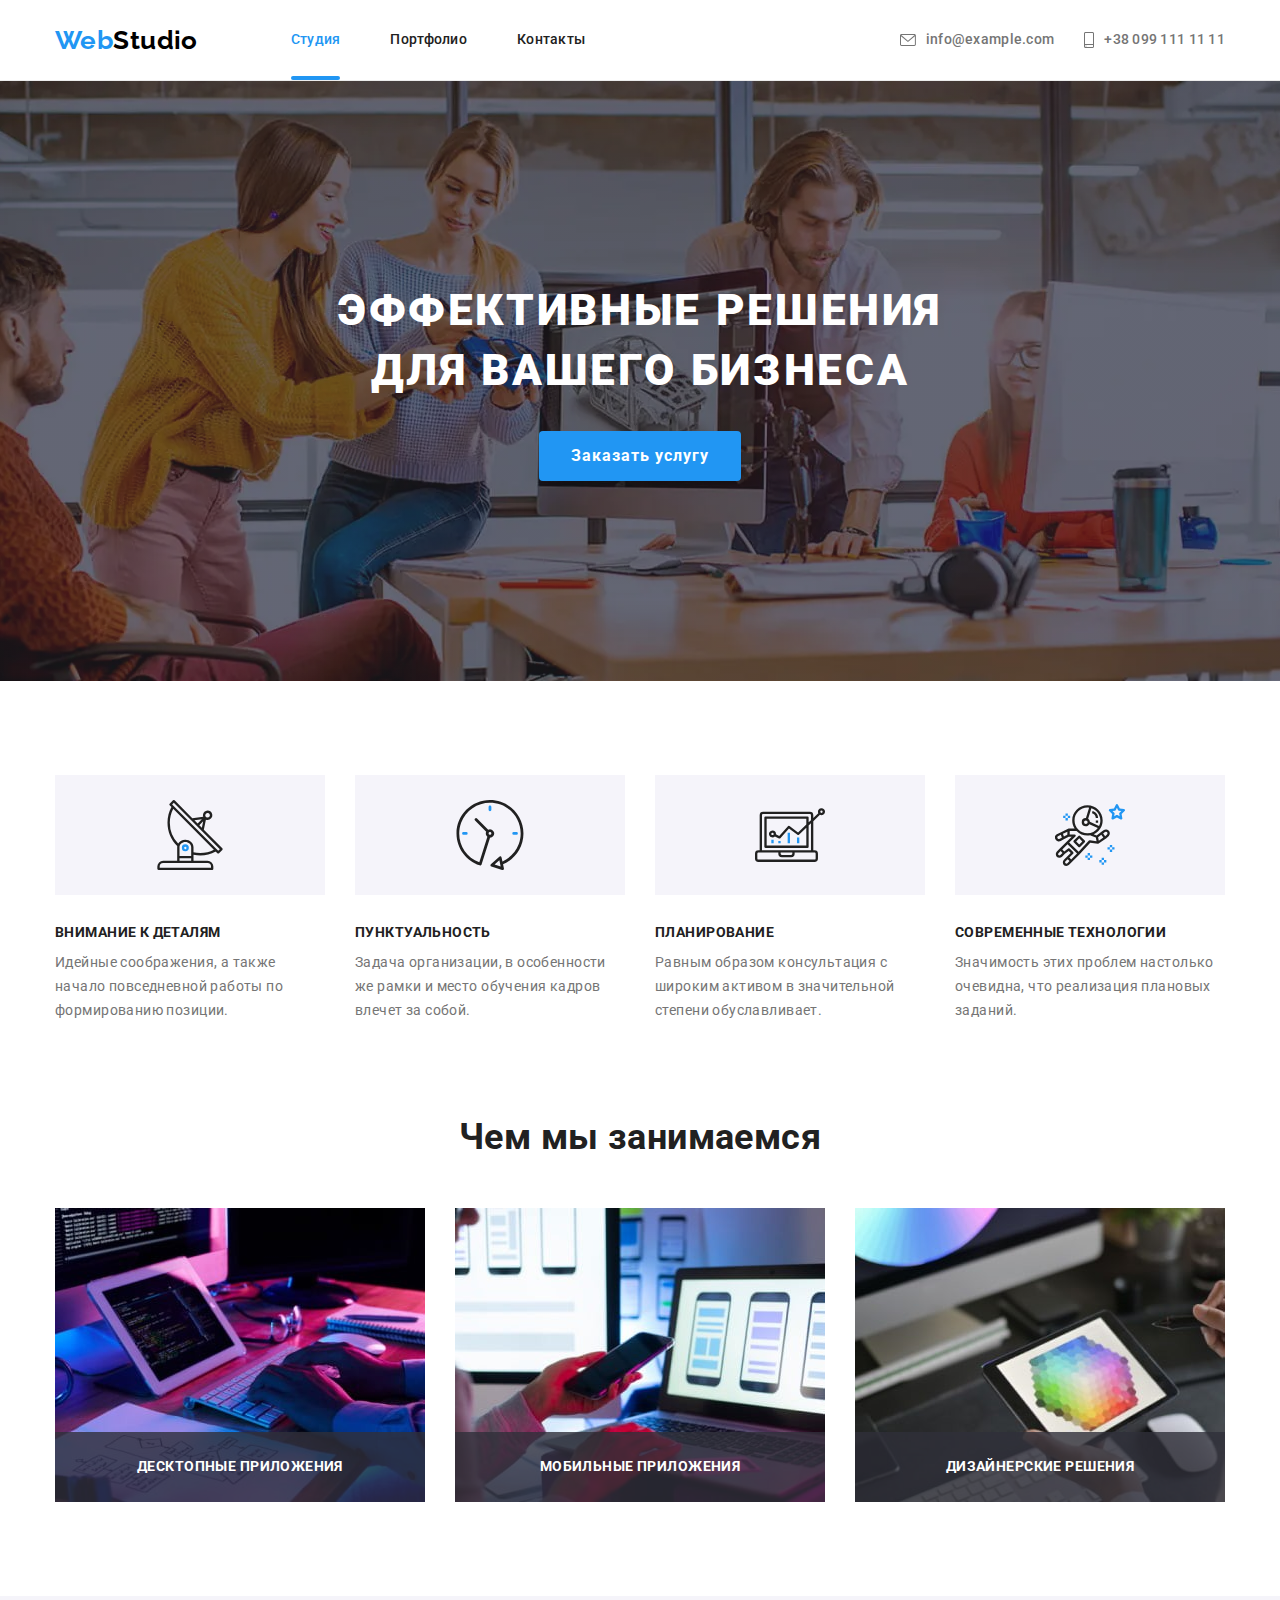
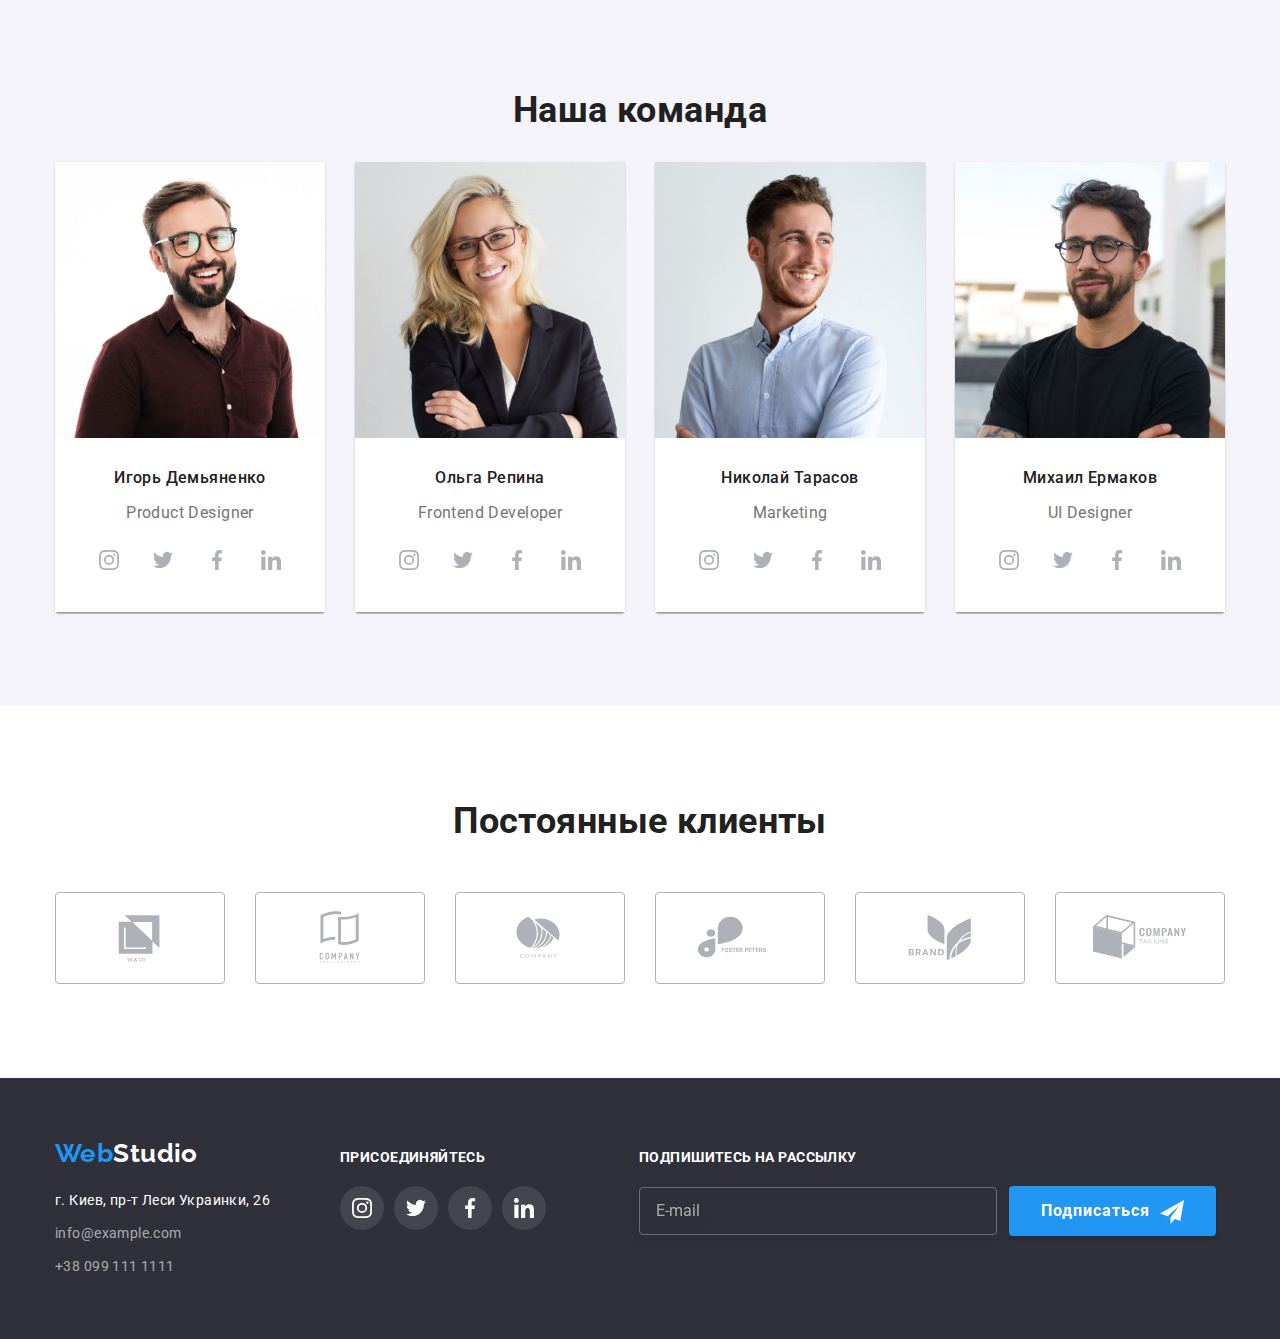
==== commit 43a7dd64: "Project is updated" ====
--- a/index.html
+++ b/index.html
@@ -28,7 +28,7 @@
                         <a class="menu__link link" href="./portfolio.html" target="_blank">Портфолио</a>
                     </li>
                     <li class="menu__item">
-                        <a class="menu__link link" href="#footer" target="_blank">Контакты</a>
+                        <a class="menu__link link" href="#footer">Контакты</a>
                     </li>
                 </ul>
                 <button data-menu-open class="burger-btn burger-btn--indent" type="button">
@@ -117,19 +117,40 @@
                 <h2 class="occupation__title occupation__title--indent">Чем мы занимаемся</h2>
                 <ul class="occupation__list list">
                     <li class="occupation__item occupation__item--indent">
-                        <img class="occupation__img" src="./images/work/img-1.jpg" alt="Разработка технического задания" width="370" height="294">
+                        <img class="occupation__img" 
+                        srcset="./images/work/img-1_370.jpg 1x, 
+                        ./images/work/img-1_740.jpg 2x"
+                        src="./images/work/img-1_370.jpg"
+                        width="370"
+                        height="294"
+                        loading="lazy"
+                        alt="Разработка технического задания">
                         <div class="occupation__text-block">
                             <p class="occupation__text">Десктопные приложения</p>
                         </div>
                     </li>
                     <li class="occupation__item occupation__item--indent">
-                        <img class="occupation__img" src="./images/work/img-2.jpg" alt="Тестирование" width="370" height="294">
+                        <img class="occupation__img" 
+                        srcset="./images/work/img-2_370.jpg 1x, 
+                        ./images/work/img-2_740.jpg 2x"
+                        src="./images/work/img-2_370.jpg"
+                        width="370"
+                        height="294"
+                        loading="lazy"
+                        alt="Команда создателей работает над интерфейсом мобильных телефонов">
                         <div class="occupation__text-block">
                             <p class="occupation__text">Мобильные приложения</p>
                         </div>
                     </li>
                     <li class="occupation__item occupation__item--indent">
-                        <img class="occupation__img" src="./images/work/img-3.jpg" alt="Выбор цветовой гаммы" width="370" height="294">
+                        <img class="occupation__img" 
+                        srcset="./images/work/img-3_370.jpg 1x, 
+                        ./images/work/img-3_740.jpg 2x"
+                        src="./images/work/img-3_370.jpg"
+                        width="370"
+                        height="294"
+                        loading="lazy"
+                        alt="Креативный художник веб-дизайна с рабочим графическим планшетом для выбора цвета">
                         <div class="occupation__text-block">
                             <p class="occupation__text">Дизайнерские решения</p>
                         </div>
@@ -142,7 +163,19 @@
                 <h2 class="team__title team__title--indent">Наша команда</h2>
                 <ul class="team__list list">
                     <li class="team__item team__item--indent">
-                        <img class="team__img" src="./images/team/ID.jpg" alt="Участник команды №1">
+                        <img class="team__img" 
+                        srcset="./images/team/team-1_270.jpg 270w, 
+                        ./images/team/team-1_354.jpg 354w, 
+                        ./images/team/team-1_450.jpg 450w, 
+                        ./images/team/team-1_540.jpg 540w,
+                        ./images/team/team-1_708.jpg 708w,
+                        ./images/team/team-1_900.jpg 900w"
+                        sizes="(min-width: 1200) 270px, (min-width: 768) 354px, (max-width: 767) 450px, 100vw"
+                        src="./images/team/team-1_450.jpg"
+                        alt="Участник команды №1"
+                        width="450"
+                        height="460"
+                        loading="lazy">
                         <div class="team__text-block">
                             <h3 class="team__name team__name--indent">Игорь Демьяненко</h3>
                             <p class="team__profession team__profession--indent" lang="en">Product Designer</p>
@@ -179,7 +212,19 @@
                         </div>
                     </li>
                     <li class="team__item team__item--indent">
-                        <img class="team__img" src="./images/team/OR.jpg" alt="Участник команды №2">
+                        <img class="team__img" 
+                        srcset="./images/team/team-2_270.jpg 270w, 
+                        ./images/team/team-2_354.jpg 354w, 
+                        ./images/team/team-2_450.jpg 450w, 
+                        ./images/team/team-2_540.jpg 540w,
+                        ./images/team/team-2_708.jpg 708w,
+                        ./images/team/team-2_900.jpg 900w"
+                        sizes="(min-width: 1200) 270px, (min-width: 768) 354px, (max-width: 767) 450px, 100vw"
+                        src="./images/team/team-2_450.jpg"
+                        alt="Участник команды №2"
+                        width="450"
+                        height="460"
+                        loading="lazy">
                         <div class="team__text-block">
                             <h3 class="team__name team__name--indent">Ольга Репина</h3>
                             <p class="team__profession team__profession--indent" lang="en">Frontend Developer</p>
@@ -216,7 +261,19 @@
                         </div>
                     </li>
                     <li class="team__item team__item--indent">
-                        <img class="team__img" src="./images/team/NT.jpg" alt="Участник команды №3">
+                        <img class="team__img" 
+                        srcset="./images/team/team-3_270.jpg 270w, 
+                        ./images/team/team-3_354.jpg 354w, 
+                        ./images/team/team-3_450.jpg 450w, 
+                        ./images/team/team-3_540.jpg 540w,
+                        ./images/team/team-3_708.jpg 708w,
+                        ./images/team/team-3_900.jpg 900w"
+                        sizes="(min-width: 1200) 270px, (min-width: 768) 354px, (max-width: 767) 450px, 100vw"
+                        src="./images/team/team-3_450.jpg"
+                        alt="Участник команды №3"
+                        width="450"
+                        height="460"
+                        loading="lazy">
                         <div class="team__text-block">
                             <h3 class="team__name team__name--indent">Николай Тарасов</h3>
                             <p class="team__profession team__profession--indent" lang="en">Marketing</p>
@@ -253,7 +310,19 @@
                         </div>
                     </li>
                     <li class="team__item team__item--indent">
-                        <img class="team__img" src="./images/team/MY.jpg" alt="Участник команды №4">
+                        <img class="team__img" 
+                        srcset="./images/team/team-4_270.jpg 270w, 
+                        ./images/team/team-4_354.jpg 354w, 
+                        ./images/team/team-4_450.jpg 450w, 
+                        ./images/team/team-4_540.jpg 540w,
+                        ./images/team/team-4_708.jpg 708w,
+                        ./images/team/team-4_900.jpg 900w"
+                        sizes="(min-width: 1200) 270px, (min-width: 768) 354px, (max-width: 767) 450px, 100vw"
+                        src="./images/team/team-4_450.jpg"
+                        alt="Участник команды №4"
+                        width="450"
+                        height="460"
+                        loading="lazy">
                         <div class="team__text-block">
                             <h3 class="team__name team__name--indent">Михаил Ермаков</h3>
                             <p class="team__profession team__profession--indent" lang="en">UI Designer</p>
@@ -483,16 +552,16 @@
                 </li>
             </ul>
             <ul class="mobile-menu__socials-list list">
-                <li class="mobile-menu__socials-item">
+                <li class="mobile-menu__socials-item mobile-menu__socials-item--indent">
                     <a href="" class="mobile-menu__socials-link link">Instagram</a>
                 </li>
-                <li class="mobile-menu__socials-item">
+                <li class="mobile-menu__socials-item mobile-menu__socials-item--indent">
                     <a href="" class="mobile-menu__socials-link link">Twitter</a>
                 </li>
-                <li class="mobile-menu__socials-item">
+                <li class="mobile-menu__socials-item mobile-menu__socials-item--indent">
                     <a href="" class="mobile-menu__socials-link link">Facebook</a>
                 </li>
-                <li class="mobile-menu__socials-item">
+                <li class="mobile-menu__socials-item mobile-menu__socials-item--indent">
                     <a href="" class="mobile-menu__socials-link link">LinkedIn</a>
                 </li>
             </ul>
--- a/css/main.min.css
+++ b/css/main.min.css
@@ -1,2 +1,2 @@
-:root{--main-text-color: #757575;--secondary-text-color: #212121;--second-logo-color: #000000;--accent-color: #FFFFFF;--footer-contact-color: rgba(255, 255, 255, 0.6);--secondary-background-color: #2F303A;--accent-background-color: #F5F4FA;--hover-color: #2196F3;--main-button-hover-color: #188CE8;--placeholder-cl: rgba(117, 117, 117, 0.5);--modal-border-cl: rgba(33, 33, 33, 0.2);--close-btn-border-cl: #e5e5e5;--backdrop-cl: rgba(0, 0, 0, 0.2);--portfolio-border-cl: #eeeeee;--portfolio-text-block-cl: rgba(33, 150, 243, 0.9);--footer-mailing-cl: #ACACB0;--footer-input-border-cl: #6D6E75;--customers-cl: #AFB1B8;--footer-socials-bg-cl: #44454e;--occupation-text-bg-cl: rgba(47, 48, 58, 0.8);--overlay-bg-cl: #C4C4C4;--header-border-cl: #ececec}.visually-hidden{position:absolute;width:1px;height:1px;margin:-1px;border:0;padding:0;white-space:nowrap;-webkit-clip-path:inset(100%);clip-path:inset(100%);clip:rect(0 0 0 0);overflow:hidden}html{scroll-behavior:smooth}body{font-family:'Roboto', 'Arial', sans-serif;font-style:normal;font-weight:400;font-size:14px;line-height:1.14;letter-spacing:0.03em;color:var(--main-text-color);background-color:var(--accent-color)}.section{padding-top:60px;padding-bottom:60px}@media screen and (min-width: 768px){.section{padding-top:60px;padding-bottom:60px}}@media screen and (min-width: 1200px){.section{padding-top:94px;padding-bottom:94px}}.list{list-style:none;margin:0;padding:0}.link{text-decoration:none;margin:0;padding:0}img{display:block;max-width:100%;height:auto}.container{padding-left:15px;padding-right:15px;margin-left:auto;margin-right:auto}@media screen and (min-width: 480px){.container{width:480px}}@media screen and (min-width: 768px){.container{width:768px}}@media screen and (min-width: 1200px){.container{width:1200px}}.backdrop.is-hidden{opacity:0;pointer-events:none;visibility:hidden}.backdrop.is-hidden .modal{-webkit-transform:translate(-50%, -50%) scale(0.5);transform:translate(-50%, -50%) scale(0.5)}.mobile-menu.is-closed{opacity:0;pointer-events:none;visibility:hidden}.mobile-menu.is-closed .mobile-menu__container{-webkit-transform:translateX(-100%);transform:translateX(-100%)}.logo{font-family:'Raleway', "Arial", sans-serif;font-weight:700}@media screen and (max-width: 1199.98px){.logo{font-size:24px;line-height:1.17;padding-top:16px;padding-bottom:16px}}@media screen and (min-width: 1200px){.logo{font-size:26px;line-height:1.19}}.logo__text{color:var(--hover-color)}.logo__text--dark{color:var(--second-logo-color)}.logo__text--light{color:var(--accent-color)}@media screen and (max-width: 767.98px){.burger-btn{display:-webkit-box;display:-ms-flexbox;display:flex;-webkit-box-align:center;-ms-flex-align:center;align-items:center;-webkit-box-pack:center;-ms-flex-pack:center;justify-content:center;padding:0px;color:var(--second-logo-color);background-color:transparent;border:transparent;cursor:pointer;-webkit-transition:color 250ms cubic-bezier(0.4, 0, 0.2, 1);transition:color 250ms cubic-bezier(0.4, 0, 0.2, 1)}.burger-btn--indent{margin-left:auto}.burger-btn:hover,.burger-btn:focus{color:var(--hover-color)}}@media screen and (min-width: 768px){.burger-btn{display:none}}.burger-btn__icon{fill:currentColor}.btn{font-family:inherit;font-weight:700;font-size:16px;line-height:1.88;letter-spacing:0.06em;cursor:pointer;color:var(--accent-color);background-color:var(--hover-color);min-width:200px;padding:10px 32px;border:none;border-radius:4px;-webkit-box-shadow:0px 4px 4px rgba(0,0,0,0.15);box-shadow:0px 4px 4px rgba(0,0,0,0.15);-webkit-transition:background-color 250ms cubic-bezier(0.4, 0, 0.2, 1);transition:background-color 250ms cubic-bezier(0.4, 0, 0.2, 1)}.btn:hover,.btn:focus{background-color:var(--main-button-hover-color)}.modal-close-btn{position:absolute;top:8px;right:8px;display:-webkit-box;display:-ms-flexbox;display:flex;-webkit-box-align:center;-ms-flex-align:center;align-items:center;-webkit-box-pack:center;-ms-flex-pack:center;justify-content:center;width:30px;height:30px;color:var(--second-logo-color);border-radius:50%;border:1px solid var(--close-btn-border-cl);background-color:var(--accent-color);cursor:pointer;outline:transparent;-webkit-transition:color 250ms cubic-bezier(0.4, 0, 0.2, 1);transition:color 250ms cubic-bezier(0.4, 0, 0.2, 1)}.modal-close-btn:hover,.modal-close-btn:focus{color:var(--hover-color)}.modal-close-btn__icon{fill:currentColor}.mobile-close-btn{position:absolute;top:10px;right:15px;display:-webkit-box;display:-ms-flexbox;display:flex;-webkit-box-align:center;-ms-flex-align:center;align-items:center;-webkit-box-pack:center;-ms-flex-pack:center;justify-content:center;padding:0;color:var(--secondary-text-color);background-color:var(--accent-color);border:1px solid transparent;cursor:pointer;outline:transparent;-webkit-transition:color 250ms cubic-bezier(0.4, 0, 0.2, 1);transition:color 250ms cubic-bezier(0.4, 0, 0.2, 1)}.mobile-close-btn:hover,.mobile-close-btn:focus{color:var(--hover-color)}.mobile-close-btn__icon{fill:currentColor}.filter__list{display:-webkit-box;display:-ms-flexbox;display:flex;-webkit-box-pack:center;-ms-flex-pack:center;justify-content:center}@media screen and (max-width: 767.98px){.filter__list{-ms-flex-wrap:wrap;flex-wrap:wrap;-webkit-box-pack:start;-ms-flex-pack:start;justify-content:start}}@media screen and (min-width: 768px){.filter__list{-ms-flex-wrap:nowrap;flex-wrap:nowrap;gap:8px;-webkit-box-pack:center;-ms-flex-pack:center;justify-content:center}}.filter__btn{min-width:73px;padding:6px 22px;font-family:inherit;font-weight:500;font-size:16px;line-height:1.62;letter-spacing:0.03em;color:var(--secondary-text-color);background-color:var(--accent-background-color);border:none;border-radius:4px;cursor:pointer;-webkit-transition:color 250ms cubic-bezier(0.4, 0, 0.2, 1),background-color 250ms cubic-bezier(0.4, 0, 0.2, 1),-webkit-box-shadow 250ms cubic-bezier(0.4, 0, 0.2, 1);transition:color 250ms cubic-bezier(0.4, 0, 0.2, 1),background-color 250ms cubic-bezier(0.4, 0, 0.2, 1),-webkit-box-shadow 250ms cubic-bezier(0.4, 0, 0.2, 1);transition:color 250ms cubic-bezier(0.4, 0, 0.2, 1),background-color 250ms cubic-bezier(0.4, 0, 0.2, 1),box-shadow 250ms cubic-bezier(0.4, 0, 0.2, 1);transition:color 250ms cubic-bezier(0.4, 0, 0.2, 1),background-color 250ms cubic-bezier(0.4, 0, 0.2, 1),box-shadow 250ms cubic-bezier(0.4, 0, 0.2, 1),-webkit-box-shadow 250ms cubic-bezier(0.4, 0, 0.2, 1)}.filter__btn:hover,.filter__btn:focus{color:var(--accent-color);background-color:var(--hover-color);-webkit-box-shadow:0px 3px 1px rgba(0,0,0,0.1),0px 1px 2px rgba(0,0,0,0.08),0px 2px 2px rgba(0,0,0,0.12);box-shadow:0px 3px 1px rgba(0,0,0,0.1),0px 1px 2px rgba(0,0,0,0.08),0px 2px 2px rgba(0,0,0,0.12)}@media screen and (max-width: 767.98px){.portfolio__btn-list{margin-bottom:40px}}@media screen and (min-width: 768px){.portfolio__btn-list{margin-bottom:30px}}@media screen and (min-width: 1200px){.portfolio__btn-list{margin-bottom:50px}}@media screen and (max-width: 767.98px){.portfolio__btn-item:not(:last-child){margin-right:8px}}@media screen and (max-width: 767.98px){.portfolio__btn-item:nth-child(-n+3){margin-bottom:15px}}.mobile-menu{opacity:1;-webkit-transition:opacity 250ms cubic-bezier(0.4, 0, 0.2, 1),visibility 250ms cubic-bezier(0.4, 0, 0.2, 1);transition:opacity 250ms cubic-bezier(0.4, 0, 0.2, 1),visibility 250ms cubic-bezier(0.4, 0, 0.2, 1)}.mobile-menu__container{position:fixed;top:0;left:0;width:100%;height:100%;padding:48px 40px;display:-webkit-box;display:-ms-flexbox;display:flex;-webkit-box-orient:vertical;-webkit-box-direction:normal;-ms-flex-direction:column;flex-direction:column;background-color:var(--accent-color);-webkit-transform:translateX(0%);transform:translateX(0%);-webkit-transition:-webkit-transform 250ms cubic-bezier(0.4, 0, 0.2, 1);transition:-webkit-transform 250ms cubic-bezier(0.4, 0, 0.2, 1);transition:transform 250ms cubic-bezier(0.4, 0, 0.2, 1);transition:transform 250ms cubic-bezier(0.4, 0, 0.2, 1), -webkit-transform 250ms cubic-bezier(0.4, 0, 0.2, 1)}.mobile-menu__item--indent:not(:last-child){margin-bottom:32px}.mobile-menu__link{font-size:40px;line-height:1.18;font-weight:500;letter-spacing:0.02em;color:var(--secondary-text-color);-webkit-transition:color 250ms cubic-bezier(0.4, 0, 0.2, 1);transition:color 250ms cubic-bezier(0.4, 0, 0.2, 1)}.mobile-menu__link:hover,.mobile-menu__link:focus{color:var(--hover-color)}.mobile-menu__link--current{color:var(--hover-color)}.mobile-menu__contact-list--indent{margin-top:auto;margin-bottom:64px}.mobile-menu__contact-item--indent:not(:last-child){margin-bottom:32px}.mobile-menu__contact-tel{font-weight:500;font-size:34px;line-height:1.18;letter-spacing:0.02em;color:var(--hover-color)}.mobile-menu__contact-mail{font-weight:500;font-size:24px;line-height:1.17;letter-spacing:0.02em;color:var(--main-text-color)}.mobile-menu__socials-list{display:-webkit-box;display:-ms-flexbox;display:flex}.mobile-menu__socials-item{display:-webkit-box;display:-ms-flexbox;display:flex;-webkit-box-align:center;-ms-flex-align:center;align-items:center;-ms-flex-wrap:wrap;flex-wrap:wrap}.mobile-menu__socials-item::after{content:'';display:block;width:22px;height:0px;-webkit-transform:rotate(90deg);transform:rotate(90deg);color:var(--modal-border-cl);border:1px solid var(--modal-border-cl)}.mobile-menu__socials-item:nth-last-child(-n+1)::after{display:none}.mobile-menu__socials-link{font-weight:500;font-size:18px;line-height:1.22;letter-spacing:0.02em;color:var(--hover-color)}.backdrop{position:fixed;top:0;left:0;width:100%;height:100%;overflow-y:scroll;background-color:var(--backdrop-cl);opacity:1;-webkit-transition:opacity 250ms cubic-bezier(0.4, 0, 0.2, 1),visibility 250ms cubic-bezier(0.4, 0, 0.2, 1);transition:opacity 250ms cubic-bezier(0.4, 0, 0.2, 1),visibility 250ms cubic-bezier(0.4, 0, 0.2, 1)}@media screen and (min-width: 480px){.backdrop{padding-left:15px;padding-right:15px}}.modal{position:absolute;top:50%;left:50%;padding:40px;background-color:var(--accent-color);-webkit-box-shadow:0px 1px 3px rgba(0,0,0,0.12),0px 1px 1px rgba(0,0,0,0.14),0px 2px 1px rgba(0,0,0,0.2);box-shadow:0px 1px 3px rgba(0,0,0,0.12),0px 1px 1px rgba(0,0,0,0.14),0px 2px 1px rgba(0,0,0,0.2);border-radius:4px;-webkit-transform:translate(-50%, -50%) scale(1);transform:translate(-50%, -50%) scale(1);-webkit-transition:-webkit-transform 250ms cubic-bezier(0.4, 0, 0.2, 1);transition:-webkit-transform 250ms cubic-bezier(0.4, 0, 0.2, 1);transition:transform 250ms cubic-bezier(0.4, 0, 0.2, 1);transition:transform 250ms cubic-bezier(0.4, 0, 0.2, 1), -webkit-transform 250ms cubic-bezier(0.4, 0, 0.2, 1)}@media screen and (max-width: 1199.98px){.modal{width:100%}}@media screen and (min-width: 1200px){.modal{width:528px}}.modal__title{display:block;font-weight:700;font-size:20px;color:var(--secondary-text-color)}@media screen and (max-width: 1199.98px){.modal__title{line-height:1.5}}@media screen and (min-width: 1200px){.modal__title{line-height:1.15}}.modal__title--indent{margin-bottom:12px;text-align:center}.modal-form{display:-webkit-box;display:-ms-flexbox;display:flex;-webkit-box-orient:vertical;-webkit-box-direction:normal;-ms-flex-direction:column;flex-direction:column}.modal-form__group{position:relative}.modal-form__group--indent{margin-bottom:10px}.modal-form__label{display:block;font-size:12px;line-height:1.17;letter-spacing:0.01em}.modal-form__label--indent{margin-bottom:4px}.modal-form__input{padding-left:42px;width:100%;height:40px;border:1px solid var(--modal-border-cl);border-radius:4px;outline:transparent;-webkit-transition:border-color 250ms cubic-bezier(0.4, 0, 0.2, 1);transition:border-color 250ms cubic-bezier(0.4, 0, 0.2, 1)}.modal-form__input:focus{border-color:var(--hover-color)}.modal-form__icon{position:absolute;bottom:11px;left:12px;fill:var(--secondary-text-color);-webkit-transition:fill 250ms cubic-bezier(0.4, 0, 0.2, 1);transition:fill 250ms cubic-bezier(0.4, 0, 0.2, 1)}.modal-form__input:focus ~ .modal-form__icon{fill:var(--hover-color)}.modal-form__textarea{padding:12px 16px;width:100%;height:120px;resize:none;border:1px solid var(--modal-border-cl);border-radius:4px;outline:transparent;-webkit-transition:border-color 250ms cubic-bezier(0.4, 0, 0.2, 1);transition:border-color 250ms cubic-bezier(0.4, 0, 0.2, 1)}.modal-form__textarea::-webkit-input-placeholder{font-size:12px;line-height:1.14;letter-spacing:0.01em;color:var(--placeholder-cl)}.modal-form__textarea:-ms-input-placeholder{font-size:12px;line-height:1.14;letter-spacing:0.01em;color:var(--placeholder-cl)}.modal-form__textarea::-ms-input-placeholder{font-size:12px;line-height:1.14;letter-spacing:0.01em;color:var(--placeholder-cl)}.modal-form__textarea::placeholder{font-size:12px;line-height:1.14;letter-spacing:0.01em;color:var(--placeholder-cl)}.modal-form__textarea:focus{border-color:var(--hover-color)}.modal-form__group--textarea--indent{margin-bottom:20px}.modal-form__checkbox-group{display:-webkit-box;display:-ms-flexbox;display:flex;-webkit-box-align:center;-ms-flex-align:center;align-items:center;-webkit-box-pack:center;-ms-flex-pack:center;justify-content:center}.modal-form__checkbox-group--indent{margin-bottom:30px}.modal-form__agreement{line-height:1.71}@media screen and (max-width: 1199.98px){.modal-form__agreement{font-size:12px;line-height:1.17}}@media screen and (min-width: 1200px){.modal-form__agreement{font-size:14px;line-height:1.71}}.modal-form__treaty{color:var(--hover-color)}.modal-btn{width:200px;margin-left:auto;margin-right:auto}.custom-checkbox{display:inline-block;width:16px;height:15px;border:2px solid var(--secondary-text-color);border-radius:2px}.modal-form__custom-checkbox{margin-right:8px}.modal-form__checkbox:checked+.custom-checkbox{background-image:url("../images/check-icon.svg");background-color:var(--hover-color);background-size:contain;background-origin:border-box;border-color:var(--hover-color)}.modal-form__checkbox:focus+.custom-checkbox{border-color:var(--hover-color)}.socials-list{display:-webkit-box;display:-ms-flexbox;display:flex;-webkit-box-align:center;-ms-flex-align:center;align-items:center}.socials__item{width:44px;height:44px}.socials__item--indent:not(:last-child){margin-right:10px}.socials__icon{display:-webkit-box;display:-ms-flexbox;display:flex;fill:currentColor}.socials__link{display:-webkit-box;display:-ms-flexbox;display:flex;-webkit-box-align:center;-ms-flex-align:center;align-items:center;-webkit-box-pack:center;-ms-flex-pack:center;justify-content:center;width:100%;height:100%;border-radius:50%;-webkit-transition:color 250ms cubic-bezier(0.4, 0, 0.2, 1),background-color 250ms cubic-bezier(0.4, 0, 0.2, 1);transition:color 250ms cubic-bezier(0.4, 0, 0.2, 1),background-color 250ms cubic-bezier(0.4, 0, 0.2, 1)}.socials__link:hover,.socials__link:focus{color:var(--accent-color);background-color:var(--hover-color)}.socials__link--light{color:var(--customers-cl);background-color:var(--accent-color)}.socials__link--dark{color:var(--accent-color);background-color:var(--footer-socials-bg-cl)}.page-header{border-bottom:1px solid var(--header-border-cl)}.page-header__container{display:-webkit-box;display:-ms-flexbox;display:flex;-webkit-box-align:center;-ms-flex-align:center;align-items:center}@media screen and (max-width: 767.98px){.page-header__container{display:block}}.header-nav{display:-webkit-box;display:-ms-flexbox;display:flex;-webkit-box-align:center;-ms-flex-align:center;align-items:center}@media screen and (min-width: 768px){.header-nav__logo{margin-right:88px}}@media screen and (min-width: 1200px){.header-nav__logo{margin-right:93px}}.menu{display:-webkit-box;display:-ms-flexbox;display:flex}@media screen and (max-width: 767.98px){.menu{display:none}}.menu__item:not(:last-child){margin-right:50px}.menu__link{display:block;padding-top:32px;padding-bottom:32px;font-weight:500;letter-spacing:0.02em;color:var(--secondary-text-color);-webkit-transition:color 250ms cubic-bezier(0.4, 0, 0.2, 1);transition:color 250ms cubic-bezier(0.4, 0, 0.2, 1)}.menu__link:hover,.menu__link:focus{color:var(--hover-color)}.menu__link--current{position:relative;color:var(--hover-color)}.menu__link--current::after{content:'';display:inline-block;position:absolute;left:0;bottom:0;width:100%;height:4px;border-radius:2px;background-color:var(--hover-color)}.page-header__contact-list{display:-webkit-box;display:-ms-flexbox;display:flex;margin-left:auto}@media screen and (max-width: 767.98px){.page-header__contact-list{display:none}}@media screen and (min-width: 768px) and (max-width: 1199.98px){.page-header__contact-list{-webkit-box-orient:vertical;-webkit-box-direction:normal;-ms-flex-direction:column;flex-direction:column;gap:10px}}@media screen and (min-width: 1200px){.page-header__contact-item:not(:last-child){margin-right:30px}}.page-header__contact-link{display:-webkit-box;display:-ms-flexbox;display:flex;-webkit-box-align:center;-ms-flex-align:center;align-items:center;font-weight:500;letter-spacing:0.02em;color:var(--main-text-color);-webkit-transition:color 250ms cubic-bezier(0.4, 0, 0.2, 1);transition:color 250ms cubic-bezier(0.4, 0, 0.2, 1)}@media screen and (min-width: 768px) and (max-width: 1199.98px){.page-header__contact-link{font-size:12px;line-height:1.17}}@media screen and (min-width: 1200px){.page-header__contact-link{font-size:14px;line-height:1.14;padding-top:32px;padding-bottom:32px}}.page-header__contact-link:hover,.page-header__contact-link:focus{color:var(--hover-color)}.page-header__contact-icon{display:inline-block;fill:currentColor}@media screen and (min-width: 768px) and (max-width: 1199.98px){.page-header__contact-icon{margin-right:8px}}@media screen and (min-width: 1200px){.page-header__contact-icon{margin-right:10px}}@media screen and (max-width: 1199.98px){.envelope-icon{width:14px;height:10px}}@media screen and (min-width: 1200px){.envelope-icon{width:16px;height:12px}}@media screen and (max-width: 1199.98px){.smartphone-icon{width:10px;height:14px}}@media screen and (min-width: 1200px){.smartphone-icon{width:10px;height:16px}}.hero{text-align:center}@media screen and (max-width: 1199.98px){.hero{padding-top:118px;padding-bottom:118px}}@media screen and (min-width: 1200px){.hero{padding-top:200px;padding-bottom:200px}}.overlay{max-width:1600px;margin-left:auto;margin-right:auto;background-image:-webkit-gradient(linear, left top, left bottom, from(rgba(47,48,58,0.4)), to(rgba(47,48,58,0.4))),url("../images/hero/banner.jpg");background-image:linear-gradient(rgba(47,48,58,0.4), rgba(47,48,58,0.4)),url("../images/hero/banner.jpg");background-color:var(--overlay-bg-cl);background-repeat:no-repeat;background-position:center;background-size:cover}.hero__title{margin-top:0;margin-bottom:30px;margin-left:auto;margin-right:auto;text-align:center;font-weight:900;letter-spacing:0.06em;text-transform:uppercase;color:var(--accent-color)}@media screen and (max-width: 1199.98px){.hero__title{width:360px;font-size:26px;line-height:1.62}}@media screen and (min-width: 1200px){.hero__title{width:696px;font-size:44px;line-height:1.36}}.benefits__title{font-weight:700;font-size:36px;line-height:1.16;color:var(--secondary-text-color)}.benefits__title--indent{margin-top:0;margin-bottom:50px;text-align:center}.benefits__title--hidden{position:absolute;width:1px;height:1px;margin:-1px;border:0;padding:0;white-space:nowrap;-webkit-clip-path:inset(100%);clip-path:inset(100%);clip:rect(0 0 0 0);overflow:hidden}.benefits__list{display:-webkit-box;display:-ms-flexbox;display:flex;-ms-flex-wrap:wrap;flex-wrap:wrap;gap:30px}@media screen and (min-width: 1200px){.benefits__list{-ms-flex-wrap:nowrap;flex-wrap:nowrap}}@media screen and (min-width: 768px){.benefits__item{width:calc((100% - 30px) / 2)}}.benefits__subtitle{font-weight:700;font-size:14px;text-transform:uppercase;color:var(--secondary-text-color)}@media screen and (max-width: 767.98px){.benefits__subtitle{text-align:center}}@media screen and (min-width: 768px){.benefits__subtitle{text-align:left}}.benefits__subtitle--indent{margin-top:0;margin-bottom:10px}.benefits__text{line-height:1.71}.benefits__text--indent{margin-top:0;margin-bottom:0}.benefits__icon-container{display:-webkit-box;display:-ms-flexbox;display:flex;-webkit-box-align:center;-ms-flex-align:center;align-items:center;-webkit-box-pack:center;-ms-flex-pack:center;justify-content:center;height:120px;background-color:var(--accent-background-color)}.benefits__icon-container--indent{margin-bottom:30px}.occupation{display:none}@media screen and (min-width: 1200px){.occupation{display:block}}.occupation--padding{padding-top:0px}.occupation__title{font-weight:700;font-size:36px;line-height:1.16;color:var(--secondary-text-color)}.occupation__title--indent{margin-top:0;margin-bottom:50px;text-align:center}.occupation__list{display:-webkit-box;display:-ms-flexbox;display:flex;-webkit-box-pack:center;-ms-flex-pack:center;justify-content:center}.occupation__item{position:relative}.occupation__item--indent:not(:last-child){margin-right:30px}.occupation__text-block{position:absolute;bottom:0;left:0;width:100%;height:70px;display:-webkit-box;display:-ms-flexbox;display:flex;-webkit-box-align:center;-ms-flex-align:center;align-items:center;-webkit-box-pack:center;-ms-flex-pack:center;justify-content:center;background-color:var(--occupation-text-bg-cl)}.occupation__text{margin-top:0;margin-bottom:0;font-weight:700;text-transform:uppercase;color:var(--accent-color)}.team{background-color:var(--accent-background-color)}.team__title{font-weight:700;font-size:28px;line-height:1.17;color:var(--secondary-text-color)}@media screen and (min-width: 1200px){.team__title{font-size:36px;line-height:1.16;margin-bottom:50px}}.team__title--indent{margin-top:0;margin-bottom:30px;text-align:center}.team__list{display:-webkit-box;display:-ms-flexbox;display:flex;-ms-flex-wrap:wrap;flex-wrap:wrap;gap:30px}@media screen and (max-width: 767.98px){.team__list{-webkit-box-orient:vertical;-webkit-box-direction:normal;-ms-flex-direction:column;flex-direction:column}}@media screen and (min-width: 768px){.team__list{-webkit-box-orient:horizontal;-webkit-box-direction:normal;-ms-flex-direction:row;flex-direction:row}}@media screen and (min-width: 1200px){.team__list{-webkit-box-orient:horizontal;-webkit-box-direction:normal;-ms-flex-direction:row;flex-direction:row}}.team__item{-webkit-box-shadow:0px 1px 3px rgba(0,0,0,0.12),0px 1px 1px rgba(0,0,0,0.14),0px 2px 1px rgba(0,0,0,0.2);box-shadow:0px 1px 3px rgba(0,0,0,0.12),0px 1px 1px rgba(0,0,0,0.14),0px 2px 1px rgba(0,0,0,0.2);border-radius:0px 0px 4px 4px}@media screen and (min-width: 480px){.team__item{width:100%}}@media screen and (min-width: 768px){.team__item{width:calc((100% - 30px) / 2)}}@media screen and (min-width: 1200px){.team__item{width:calc((100% - 90px) / 4)}}@media screen and (min-width: 480px){.team__img{width:450px;height:460px}}@media screen and (min-width: 768px){.team__img{width:354px;height:374px}}@media screen and (min-width: 1200px){.team__img{width:270px;height:260px}}.team__text-block{display:-webkit-box;display:-ms-flexbox;display:flex;-webkit-box-align:center;-ms-flex-align:center;align-items:center;-webkit-box-pack:center;-ms-flex-pack:center;justify-content:center;-webkit-box-orient:vertical;-webkit-box-direction:normal;-ms-flex-direction:column;flex-direction:column;padding-top:30px;padding-bottom:24px;background-color:var(--accent-color)}@media screen and (min-width: 1200px){.team__text-block{padding-top:30px;padding-bottom:30px}}.team__name{font-size:16px;font-weight:500;line-height:1.19;color:var(--secondary-text-color)}.team__name--indent{margin-top:0;margin-bottom:10}.team__profession{font-size:16px;line-height:1.19}.team__profession--indent{margin-top:0;margin-bottom:16px}.customers__title{font-weight:700;font-size:28px;line-height:1.18;color:var(--secondary-text-color)}@media screen and (min-width: 1200px){.customers__title{font-size:36px;line-height:1.17}}.customers__title--indent{margin-top:0;margin-bottom:30px;text-align:center}@media screen and (min-width: 1200px){.customers__title--indent{margin-top:0;margin-bottom:50px;text-align:center}}.customers__list{display:-webkit-box;display:-ms-flexbox;display:flex;-webkit-box-align:center;-ms-flex-align:center;align-items:center;-ms-flex-wrap:wrap;flex-wrap:wrap;gap:30px}@media screen and (min-width: 1200px){.customers__list{-ms-flex-wrap:nowrap;flex-wrap:nowrap}}.customers__item{height:92px}@media screen and (max-width: 767.98px){.customers__item{width:calc((100% - 30px) / 2)}}@media screen and (min-width: 768px){.customers__item{width:calc((100% - 60px) / 3)}}.customers__link{display:-webkit-box;display:-ms-flexbox;display:flex;-webkit-box-pack:center;-ms-flex-pack:center;justify-content:center;-webkit-box-align:center;-ms-flex-align:center;align-items:center;width:100%;height:100%;border:1px solid var(--customers-cl);border-radius:4px;color:var(--customers-cl);-webkit-transition:color 250ms cubic-bezier(0.4, 0, 0.2, 1),border-color 250ms cubic-bezier(0.4, 0, 0.2, 1);transition:color 250ms cubic-bezier(0.4, 0, 0.2, 1),border-color 250ms cubic-bezier(0.4, 0, 0.2, 1)}.customers__link:hover,.customers__link:focus{color:var(--hover-color);border-color:var(--hover-color)}.customers__icon{fill:currentColor}.page-footer{padding-top:60px;padding-bottom:60px;color:var(--accent-color);background-color:var(--secondary-background-color)}@media screen and (max-width: 1199.98px){.page-footer__container{text-align:center}}@media screen and (min-width: 1200px){.page-footer__container{display:-webkit-box;display:-ms-flexbox;display:flex;-webkit-box-align:baseline;-ms-flex-align:baseline;align-items:baseline}}@media screen and (min-width: 768px){.footer-contacts__container{display:-webkit-box;display:-ms-flexbox;display:flex;-webkit-box-pack:center;-ms-flex-pack:center;justify-content:center;-webkit-box-align:baseline;-ms-flex-align:baseline;align-items:baseline}.footer-contacts__container--indent{margin-bottom:60px}}@media screen and (min-width: 1200px){.footer-contacts__container--indent{margin-bottom:0px;margin-right:93px}}@media screen and (min-width: 768px){.page-footer__contact--indent{margin-right:165px}}@media screen and (min-width: 1200px){.page-footer__contact--indent{margin-right:70px}}.page-footer__logo{display:block}.page-footer__logo--indent{margin-bottom:20px}@media screen and (max-width: 767.98px){.page-footer__address{margin-bottom:60px}}@media screen and (min-width: 768px){.page-footer__address{margin-bottom:0px}}@media screen and (min-width: 1200px){.page-footer__address{margin-bottom:0px}}.page-footer__phys-adress{font-style:normal;line-height:1.71;color:var(--accent-color)}@media screen and (max-width: 1199.98px){.page-footer__phys-adress--indent{margin-top:0;margin-bottom:8px}}@media screen and (min-width: 1200px){.page-footer__phys-adress--indent{margin-top:0;margin-bottom:9px}}@media screen and (max-width: 1199.98px){.page-footer__contact-item--indent:not(:last-child){margin-bottom:9px}}@media screen and (min-width: 1200px){.page-footer__contact-item--indent:not(:last-child){margin-bottom:9px}}.page-footer__contact-link{font-style:normal;line-height:1.71;color:var(--footer-contact-color);-webkit-transition:color 250ms cubic-bezier(0.4, 0, 0.2, 1);transition:color 250ms cubic-bezier(0.4, 0, 0.2, 1)}.page-footer__contact-link:hover,.page-footer__contact-link:focus{color:var(--hover-color)}@media screen and (max-width: 767.98px){.page-footer__join{margin-bottom:60px}}@media screen and (min-width: 768px){.page-footer__join{margin-bottom:0px}}@media screen and (min-width: 1200px){.page-footer__join{margin-bottom:0px}}.join__text{display:block;font-weight:700;text-transform:uppercase;color:var(--accent-color)}.join__text--indent{margin-bottom:20px}.page-footer__socials-list{-webkit-box-pack:center;-ms-flex-pack:center;justify-content:center}@media screen and (min-width: 768px){.mailing-form{display:-webkit-box;display:-ms-flexbox;display:flex;-webkit-box-orient:vertical;-webkit-box-direction:normal;-ms-flex-direction:column;flex-direction:column;-webkit-box-align:center;-ms-flex-align:center;align-items:center}}@media screen and (min-width: 1200px){.mailing-form{display:-webkit-box;display:-ms-flexbox;display:flex;-ms-flex-wrap:nowrap;flex-wrap:nowrap;-webkit-box-orient:horizontal;-webkit-box-direction:normal;-ms-flex-direction:row;flex-direction:row;gap:12px}}.mailing__text{display:block;font-weight:700;text-transform:uppercase;color:var(--accent-color)}.mailing__text--indent{margin-bottom:20px}.mailing-form__input{padding:15px 16px;color:var(--footer-mailing-cl);background-color:transparent;border:1px solid var(--footer-input-border-cl);border-radius:4px;-webkit-filter:drop-shadow(0px 4px 4px rgba(0,0,0,0.15));filter:drop-shadow(0px 4px 4px rgba(0,0,0,0.15));outline:transparent}@media screen and (max-width: 767.98px){.mailing-form__input{width:100%}}@media screen and (min-width: 768px){.mailing-form__input{width:450px}}@media screen and (min-width: 1200px){.mailing-form__input{width:358px}}@media screen and (max-width: 1199.98px){.mailing-form__input--indent{margin-bottom:20px}}.mailing-form__input::-webkit-input-placeholder{font-size:16px;line-height:1.25;color:var(--footer-mailing-cl)}.mailing-form__input:-ms-input-placeholder{font-size:16px;line-height:1.25;color:var(--footer-mailing-cl)}.mailing-form__input::-ms-input-placeholder{font-size:16px;line-height:1.25;color:var(--footer-mailing-cl)}.mailing-form__input::placeholder{font-size:16px;line-height:1.25;color:var(--footer-mailing-cl)}.mailing-btn::after{content:'';display:inline-block;vertical-align:middle;background-image:url("../images/send-icon.svg");width:24px;height:24px;margin-left:10px}@media screen and (min-width: 768px){.portfolio__work-list{display:-webkit-box;display:-ms-flexbox;display:flex;-ms-flex-wrap:wrap;flex-wrap:wrap;gap:30px}}.portfolio__work-item{border:1px solid var(--portfolio-border-cl)}@media screen and (max-width: 767.98px){.portfolio__work-item{width:100%}.portfolio__work-item:not(:last-child){margin-bottom:30px}}@media screen and (min-width: 768px){.portfolio__work-item{width:calc((100% - 30px) / 2)}.portfolio__work-item:not(:last-child){margin-bottom:0px}}@media screen and (min-width: 1200px){.portfolio__work-item{width:calc((100% - 60px) / 3)}}.portfolio__work-link{display:block;width:100%;height:100%;-webkit-transition:-webkit-box-shadow 250ms cubic-bezier(0.4, 0, 0.2, 1);transition:-webkit-box-shadow 250ms cubic-bezier(0.4, 0, 0.2, 1);transition:box-shadow 250ms cubic-bezier(0.4, 0, 0.2, 1);transition:box-shadow 250ms cubic-bezier(0.4, 0, 0.2, 1), -webkit-box-shadow 250ms cubic-bezier(0.4, 0, 0.2, 1)}.portfolio__work-link:hover,.portfolio__work-link:focus{-webkit-box-shadow:0px 1px 1px rgba(0,0,0,0.12),0px 4px 4px rgba(0,0,0,0.06),1px 4px 6px rgba(0,0,0,0.16);box-shadow:0px 1px 1px rgba(0,0,0,0.12),0px 4px 4px rgba(0,0,0,0.06),1px 4px 6px rgba(0,0,0,0.16)}.product{position:relative;overflow:hidden}.product__text-block{position:absolute;top:0;left:0;width:100%;height:100%;padding:63px 24px;-webkit-transform:translateY(101%);transform:translateY(101%);-webkit-transition:-webkit-transform 250ms cubic-bezier(0.4, 0, 0.2, 1);transition:-webkit-transform 250ms cubic-bezier(0.4, 0, 0.2, 1);transition:transform 250ms cubic-bezier(0.4, 0, 0.2, 1);transition:transform 250ms cubic-bezier(0.4, 0, 0.2, 1), -webkit-transform 250ms cubic-bezier(0.4, 0, 0.2, 1);background-color:var(--portfolio-text-block-cl)}.portfolio__work-link:hover .product__text-block,.portfolio__work-link:focus .product__text-block{-webkit-transform:translateY(0);transform:translateY(0)}.product__img{height:294px}@media screen and (min-width: 480px){.product__img{width:450px}}@media screen and (min-width: 768px){.product__img{width:354px}}@media screen and (min-width: 768px){.product__img{width:370px}}.product__description{font-weight:400;font-size:18px;line-height:1.56;color:var(--accent-color)}.product__description--indent{margin-top:0;margin-bottom:0}.portfolio__project{padding:20px 24px}.portfolio__project-name{font-weight:700;font-size:18px;line-height:2;letter-spacing:0.06em;color:var(--secondary-text-color)}.portfolio__project-name--indent{margin-top:0;margin-bottom:4px}.portfolio__project-type{font-size:16px;line-height:1.88;color:var(--main-text-color)}.portfolio__project-type--indent{margin-top:0;margin-bottom:0}
+:root{--main-text-color: #757575;--secondary-text-color: #212121;--second-logo-color: #000000;--accent-color: #FFFFFF;--footer-contact-color: rgba(255, 255, 255, 0.6);--secondary-background-color: #2F303A;--accent-background-color: #F5F4FA;--hover-color: #2196F3;--main-button-hover-color: #188CE8;--placeholder-cl: rgba(117, 117, 117, 0.5);--modal-border-cl: rgba(33, 33, 33, 0.2);--close-btn-border-cl: #e5e5e5;--backdrop-cl: rgba(0, 0, 0, 0.2);--portfolio-border-cl: #eeeeee;--portfolio-text-block-cl: rgba(33, 150, 243, 0.9);--footer-mailing-cl: #ACACB0;--footer-input-border-cl: #6D6E75;--customers-cl: #AFB1B8;--footer-socials-bg-cl: #44454e;--occupation-text-bg-cl: rgba(47, 48, 58, 0.8);--gradient-hero-cl: rgba(47, 48, 58, 0.4);--overlay-bg-cl: #C4C4C4;--header-border-cl: #ececec}.visually-hidden{position:absolute;width:1px;height:1px;margin:-1px;border:0;padding:0;white-space:nowrap;-webkit-clip-path:inset(100%);clip-path:inset(100%);clip:rect(0 0 0 0);overflow:hidden}html{scroll-behavior:smooth}body{font-family:'Roboto', 'Arial', sans-serif;font-style:normal;font-weight:400;font-size:14px;line-height:1.14;letter-spacing:0.03em;color:var(--main-text-color);background-color:var(--accent-color)}body.modal-open{overflow:hidden}body.menu-open{overflow:hidden}.section{padding-top:60px;padding-bottom:60px}@media screen and (min-width: 768px){.section{padding-top:60px;padding-bottom:60px}}@media screen and (min-width: 1200px){.section{padding-top:94px;padding-bottom:94px}}.list{list-style:none;margin:0;padding:0}.link{text-decoration:none;margin:0;padding:0}img{display:block;max-width:100%;height:auto}.container{padding-left:15px;padding-right:15px;margin-left:auto;margin-right:auto}@media screen and (min-width: 480px){.container{width:480px}}@media screen and (min-width: 768px){.container{width:768px}}@media screen and (min-width: 1200px){.container{width:1200px}}.backdrop.is-hidden{opacity:0;pointer-events:none;visibility:hidden}.backdrop.is-hidden .modal{-webkit-transform:translate(-50%, -50%) scale(0.5);transform:translate(-50%, -50%) scale(0.5)}.mobile-menu.is-closed{opacity:0;pointer-events:none;visibility:hidden}.mobile-menu.is-closed .mobile-menu__container{-webkit-transform:translateX(-100%);transform:translateX(-100%)}.logo{font-family:'Raleway', "Arial", sans-serif;font-weight:700}@media screen and (max-width: 1199.98px){.logo{font-size:24px;line-height:1.17;padding-top:16px;padding-bottom:16px}}@media screen and (min-width: 1200px){.logo{font-size:26px;line-height:1.19}}.logo__text{color:var(--hover-color)}.logo__text--dark{color:var(--second-logo-color)}.logo__text--light{color:var(--accent-color)}@media screen and (max-width: 767.98px){.burger-btn{display:-webkit-box;display:-ms-flexbox;display:flex;-webkit-box-align:center;-ms-flex-align:center;align-items:center;-webkit-box-pack:center;-ms-flex-pack:center;justify-content:center;padding:0px;color:var(--second-logo-color);background-color:transparent;border:transparent;cursor:pointer;-webkit-transition:color 250ms cubic-bezier(0.4, 0, 0.2, 1);transition:color 250ms cubic-bezier(0.4, 0, 0.2, 1)}.burger-btn--indent{margin-left:auto}.burger-btn:hover,.burger-btn:focus{color:var(--hover-color)}}@media screen and (min-width: 768px){.burger-btn{display:none}}.burger-btn__icon{fill:currentColor}.btn{font-family:inherit;font-weight:700;font-size:16px;line-height:1.88;letter-spacing:0.06em;cursor:pointer;color:var(--accent-color);background-color:var(--hover-color);min-width:200px;padding:10px 32px;border:none;border-radius:4px;-webkit-box-shadow:0px 4px 4px rgba(0,0,0,0.15);box-shadow:0px 4px 4px rgba(0,0,0,0.15);-webkit-transition:background-color 250ms cubic-bezier(0.4, 0, 0.2, 1);transition:background-color 250ms cubic-bezier(0.4, 0, 0.2, 1)}.btn:hover,.btn:focus{background-color:var(--main-button-hover-color)}.modal-close-btn{position:absolute;top:8px;right:8px;display:-webkit-box;display:-ms-flexbox;display:flex;-webkit-box-align:center;-ms-flex-align:center;align-items:center;-webkit-box-pack:center;-ms-flex-pack:center;justify-content:center;width:30px;height:30px;color:var(--second-logo-color);border-radius:50%;border:1px solid var(--close-btn-border-cl);background-color:var(--accent-color);cursor:pointer;outline:transparent;-webkit-transition:color 250ms cubic-bezier(0.4, 0, 0.2, 1);transition:color 250ms cubic-bezier(0.4, 0, 0.2, 1)}.modal-close-btn:hover,.modal-close-btn:focus{color:var(--hover-color)}.modal-close-btn__icon{fill:currentColor}.mobile-close-btn{position:absolute;top:10px;right:15px;display:-webkit-box;display:-ms-flexbox;display:flex;-webkit-box-align:center;-ms-flex-align:center;align-items:center;-webkit-box-pack:center;-ms-flex-pack:center;justify-content:center;padding:0;color:var(--secondary-text-color);background-color:var(--accent-color);border:1px solid transparent;cursor:pointer;outline:transparent;-webkit-transition:color 250ms cubic-bezier(0.4, 0, 0.2, 1);transition:color 250ms cubic-bezier(0.4, 0, 0.2, 1)}.mobile-close-btn:hover,.mobile-close-btn:focus{color:var(--hover-color)}.mobile-close-btn__icon{fill:currentColor}.filter__list{display:-webkit-box;display:-ms-flexbox;display:flex;-webkit-box-pack:center;-ms-flex-pack:center;justify-content:center}@media screen and (max-width: 767.98px){.filter__list{-ms-flex-wrap:wrap;flex-wrap:wrap;-webkit-box-pack:start;-ms-flex-pack:start;justify-content:start}}@media screen and (min-width: 768px){.filter__list{-ms-flex-wrap:nowrap;flex-wrap:nowrap;gap:8px;-webkit-box-pack:center;-ms-flex-pack:center;justify-content:center}}.filter__btn{min-width:73px;padding:6px 22px;font-family:inherit;font-weight:500;font-size:16px;line-height:1.62;letter-spacing:0.03em;color:var(--secondary-text-color);background-color:var(--accent-background-color);border:none;border-radius:4px;cursor:pointer;-webkit-transition:color 250ms cubic-bezier(0.4, 0, 0.2, 1),background-color 250ms cubic-bezier(0.4, 0, 0.2, 1),-webkit-box-shadow 250ms cubic-bezier(0.4, 0, 0.2, 1);transition:color 250ms cubic-bezier(0.4, 0, 0.2, 1),background-color 250ms cubic-bezier(0.4, 0, 0.2, 1),-webkit-box-shadow 250ms cubic-bezier(0.4, 0, 0.2, 1);transition:color 250ms cubic-bezier(0.4, 0, 0.2, 1),background-color 250ms cubic-bezier(0.4, 0, 0.2, 1),box-shadow 250ms cubic-bezier(0.4, 0, 0.2, 1);transition:color 250ms cubic-bezier(0.4, 0, 0.2, 1),background-color 250ms cubic-bezier(0.4, 0, 0.2, 1),box-shadow 250ms cubic-bezier(0.4, 0, 0.2, 1),-webkit-box-shadow 250ms cubic-bezier(0.4, 0, 0.2, 1)}.filter__btn:hover,.filter__btn:focus{color:var(--accent-color);background-color:var(--hover-color);-webkit-box-shadow:0px 3px 1px rgba(0,0,0,0.1),0px 1px 2px rgba(0,0,0,0.08),0px 2px 2px rgba(0,0,0,0.12);box-shadow:0px 3px 1px rgba(0,0,0,0.1),0px 1px 2px rgba(0,0,0,0.08),0px 2px 2px rgba(0,0,0,0.12)}@media screen and (max-width: 767.98px){.portfolio__btn-list{margin-bottom:40px}}@media screen and (min-width: 768px){.portfolio__btn-list{margin-bottom:30px}}@media screen and (min-width: 1200px){.portfolio__btn-list{margin-bottom:50px}}@media screen and (max-width: 767.98px){.portfolio__btn-item:not(:last-child){margin-right:8px}}@media screen and (max-width: 767.98px){.portfolio__btn-item:nth-child(-n+3){margin-bottom:15px}}.mobile-menu{opacity:1;-webkit-transition:opacity 250ms cubic-bezier(0.4, 0, 0.2, 1),visibility 250ms cubic-bezier(0.4, 0, 0.2, 1);transition:opacity 250ms cubic-bezier(0.4, 0, 0.2, 1),visibility 250ms cubic-bezier(0.4, 0, 0.2, 1)}@media screen and (min-width: 768px){.mobile-menu{display:none}}.mobile-menu__container{position:fixed;top:0;left:0;width:100%;height:100%;padding:48px 40px;display:-webkit-box;display:-ms-flexbox;display:flex;-webkit-box-orient:vertical;-webkit-box-direction:normal;-ms-flex-direction:column;flex-direction:column;background-color:var(--accent-color);-webkit-transform:translateX(0%);transform:translateX(0%);-webkit-transition:-webkit-transform 250ms cubic-bezier(0.4, 0, 0.2, 1);transition:-webkit-transform 250ms cubic-bezier(0.4, 0, 0.2, 1);transition:transform 250ms cubic-bezier(0.4, 0, 0.2, 1);transition:transform 250ms cubic-bezier(0.4, 0, 0.2, 1), -webkit-transform 250ms cubic-bezier(0.4, 0, 0.2, 1)}.mobile-menu__item--indent:not(:last-child){margin-bottom:32px}.mobile-menu__link{font-size:40px;line-height:1.18;font-weight:500;letter-spacing:0.02em;color:var(--secondary-text-color);-webkit-transition:color 250ms cubic-bezier(0.4, 0, 0.2, 1);transition:color 250ms cubic-bezier(0.4, 0, 0.2, 1)}.mobile-menu__link:hover,.mobile-menu__link:focus{color:var(--hover-color)}.mobile-menu__link--current{color:var(--hover-color)}.mobile-menu__contact-list--indent{margin-top:auto;margin-bottom:64px}.mobile-menu__contact-item--indent:not(:last-child){margin-bottom:32px}.mobile-menu__contact-tel{font-weight:500;font-size:34px;line-height:1.18;letter-spacing:0.02em;color:var(--hover-color)}.mobile-menu__contact-mail{font-weight:500;font-size:24px;line-height:1.17;letter-spacing:0.02em;color:var(--main-text-color)}.mobile-menu__socials-list{display:-webkit-box;display:-ms-flexbox;display:flex;-ms-flex-wrap:wrap;flex-wrap:wrap}.mobile-menu__socials-item{padding-right:10px}.mobile-menu__socials-item--indent:not(:last-child){margin-right:10px;border-right:1px solid var(--modal-border-cl)}.mobile-menu__socials-link{font-weight:500;font-size:18px;line-height:1.22;letter-spacing:0.02em;color:var(--hover-color)}.backdrop{position:fixed;top:0;left:0;width:100%;height:100%;padding:93px 15px;overflow-y:scroll;background-color:var(--backdrop-cl);opacity:1;-webkit-transition:opacity 250ms cubic-bezier(0.4, 0, 0.2, 1),visibility 250ms cubic-bezier(0.4, 0, 0.2, 1);transition:opacity 250ms cubic-bezier(0.4, 0, 0.2, 1),visibility 250ms cubic-bezier(0.4, 0, 0.2, 1)}.modal{position:relative;padding:40px;top:50%;left:50%;-webkit-transform:translate(-50%, -50%) scale(1);transform:translate(-50%, -50%) scale(1);background-color:var(--accent-color);-webkit-box-shadow:0px 1px 3px rgba(0,0,0,0.12),0px 1px 1px rgba(0,0,0,0.14),0px 2px 1px rgba(0,0,0,0.2);box-shadow:0px 1px 3px rgba(0,0,0,0.12),0px 1px 1px rgba(0,0,0,0.14),0px 2px 1px rgba(0,0,0,0.2);border-radius:4px;-webkit-transition:-webkit-transform 250ms cubic-bezier(0.4, 0, 0.2, 1);transition:-webkit-transform 250ms cubic-bezier(0.4, 0, 0.2, 1);transition:transform 250ms cubic-bezier(0.4, 0, 0.2, 1);transition:transform 250ms cubic-bezier(0.4, 0, 0.2, 1), -webkit-transform 250ms cubic-bezier(0.4, 0, 0.2, 1)}@media screen and (min-width: 480px){.modal{max-width:450px;width:100%}}@media screen and (min-width: 1200px){.modal{max-width:528px;width:100%}}.modal__title{display:block;font-weight:700;font-size:20px;color:var(--secondary-text-color)}@media screen and (max-width: 1199.98px){.modal__title{line-height:1.5}}@media screen and (min-width: 1200px){.modal__title{line-height:1.15}}.modal__title--indent{margin-bottom:12px;text-align:center}.modal-form{display:-webkit-box;display:-ms-flexbox;display:flex;-webkit-box-orient:vertical;-webkit-box-direction:normal;-ms-flex-direction:column;flex-direction:column}.modal-form__group{position:relative}.modal-form__group--indent{margin-bottom:10px}.modal-form__label{display:block;font-size:12px;line-height:1.17;letter-spacing:0.01em}.modal-form__label--indent{margin-bottom:4px}.modal-form__input{padding-left:42px;width:100%;height:40px;border:1px solid var(--modal-border-cl);border-radius:4px;outline:transparent;-webkit-transition:border-color 250ms cubic-bezier(0.4, 0, 0.2, 1);transition:border-color 250ms cubic-bezier(0.4, 0, 0.2, 1)}.modal-form__input:focus{border-color:var(--hover-color)}.modal-form__icon{position:absolute;bottom:11px;left:12px;fill:var(--secondary-text-color);-webkit-transition:fill 250ms cubic-bezier(0.4, 0, 0.2, 1);transition:fill 250ms cubic-bezier(0.4, 0, 0.2, 1)}.modal-form__input:focus ~ .modal-form__icon{fill:var(--hover-color)}.modal-form__textarea{padding:12px 16px;width:100%;height:120px;resize:none;border:1px solid var(--modal-border-cl);border-radius:4px;outline:transparent;-webkit-transition:border-color 250ms cubic-bezier(0.4, 0, 0.2, 1);transition:border-color 250ms cubic-bezier(0.4, 0, 0.2, 1)}.modal-form__textarea::-webkit-input-placeholder{font-size:12px;line-height:1.14;letter-spacing:0.01em;color:var(--placeholder-cl)}.modal-form__textarea:-ms-input-placeholder{font-size:12px;line-height:1.14;letter-spacing:0.01em;color:var(--placeholder-cl)}.modal-form__textarea::-ms-input-placeholder{font-size:12px;line-height:1.14;letter-spacing:0.01em;color:var(--placeholder-cl)}.modal-form__textarea::placeholder{font-size:12px;line-height:1.14;letter-spacing:0.01em;color:var(--placeholder-cl)}.modal-form__textarea:focus{border-color:var(--hover-color)}.modal-form__group--textarea--indent{margin-bottom:20px}.modal-form__checkbox-group{display:-webkit-box;display:-ms-flexbox;display:flex;-webkit-box-align:center;-ms-flex-align:center;align-items:center;-webkit-box-pack:center;-ms-flex-pack:center;justify-content:center}.modal-form__checkbox-group--indent{margin-bottom:30px}.modal-form__agreement{line-height:1.71}@media screen and (max-width: 1199.98px){.modal-form__agreement{font-size:12px;line-height:1.17}}@media screen and (min-width: 1200px){.modal-form__agreement{font-size:14px;line-height:1.71}}.modal-form__treaty{color:var(--hover-color)}.modal-btn{width:200px;margin-left:auto;margin-right:auto}.custom-checkbox{display:inline-block;width:16px;height:15px;border:2px solid var(--secondary-text-color);border-radius:2px}.modal-form__custom-checkbox{margin-right:8px}.modal-form__checkbox:checked+.custom-checkbox{background-image:url("../images/check-icon.svg");background-color:var(--hover-color);background-size:contain;background-origin:border-box;border-color:var(--hover-color)}.modal-form__checkbox:focus+.custom-checkbox{border-color:var(--hover-color)}.socials-list{display:-webkit-box;display:-ms-flexbox;display:flex;-webkit-box-align:center;-ms-flex-align:center;align-items:center}.socials__item{width:44px;height:44px}.socials__item--indent:not(:last-child){margin-right:10px}.socials__icon{display:-webkit-box;display:-ms-flexbox;display:flex;fill:currentColor}.socials__link{display:-webkit-box;display:-ms-flexbox;display:flex;-webkit-box-align:center;-ms-flex-align:center;align-items:center;-webkit-box-pack:center;-ms-flex-pack:center;justify-content:center;width:100%;height:100%;border-radius:50%;-webkit-transition:color 250ms cubic-bezier(0.4, 0, 0.2, 1),background-color 250ms cubic-bezier(0.4, 0, 0.2, 1);transition:color 250ms cubic-bezier(0.4, 0, 0.2, 1),background-color 250ms cubic-bezier(0.4, 0, 0.2, 1)}.socials__link:hover,.socials__link:focus{color:var(--accent-color);background-color:var(--hover-color)}.socials__link--light{color:var(--customers-cl);background-color:var(--accent-color)}.socials__link--dark{color:var(--accent-color);background-color:var(--footer-socials-bg-cl)}.page-header{border-bottom:1px solid var(--header-border-cl)}.page-header__container{display:-webkit-box;display:-ms-flexbox;display:flex;-webkit-box-align:center;-ms-flex-align:center;align-items:center}@media screen and (max-width: 767.98px){.page-header__container{display:block}}.header-nav{display:-webkit-box;display:-ms-flexbox;display:flex;-webkit-box-align:center;-ms-flex-align:center;align-items:center}@media screen and (min-width: 768px){.header-nav__logo{margin-right:88px}}@media screen and (min-width: 1200px){.header-nav__logo{margin-right:93px}}.menu{display:-webkit-box;display:-ms-flexbox;display:flex}@media screen and (max-width: 767.98px){.menu{display:none}}.menu__item:not(:last-child){margin-right:50px}.menu__link{display:block;padding-top:32px;padding-bottom:32px;font-weight:500;letter-spacing:0.02em;color:var(--secondary-text-color);-webkit-transition:color 250ms cubic-bezier(0.4, 0, 0.2, 1);transition:color 250ms cubic-bezier(0.4, 0, 0.2, 1)}.menu__link:hover,.menu__link:focus{color:var(--hover-color)}.menu__link--current{position:relative;color:var(--hover-color)}.menu__link--current::after{content:'';display:inline-block;position:absolute;left:0;bottom:0;width:100%;height:4px;border-radius:2px;background-color:var(--hover-color)}.page-header__contact-list{display:-webkit-box;display:-ms-flexbox;display:flex;margin-left:auto}@media screen and (max-width: 767.98px){.page-header__contact-list{display:none}}@media screen and (min-width: 768px) and (max-width: 1199.98px){.page-header__contact-list{-webkit-box-orient:vertical;-webkit-box-direction:normal;-ms-flex-direction:column;flex-direction:column;gap:10px}}@media screen and (min-width: 1200px){.page-header__contact-item:not(:last-child){margin-right:30px}}.page-header__contact-link{display:-webkit-box;display:-ms-flexbox;display:flex;-webkit-box-align:center;-ms-flex-align:center;align-items:center;font-weight:500;letter-spacing:0.02em;color:var(--main-text-color);-webkit-transition:color 250ms cubic-bezier(0.4, 0, 0.2, 1);transition:color 250ms cubic-bezier(0.4, 0, 0.2, 1)}@media screen and (min-width: 768px) and (max-width: 1199.98px){.page-header__contact-link{font-size:12px;line-height:1.17}}@media screen and (min-width: 1200px){.page-header__contact-link{font-size:14px;line-height:1.14;padding-top:32px;padding-bottom:32px}}.page-header__contact-link:hover,.page-header__contact-link:focus{color:var(--hover-color)}.page-header__contact-icon{display:inline-block;fill:currentColor}@media screen and (min-width: 768px) and (max-width: 1199.98px){.page-header__contact-icon{margin-right:8px}}@media screen and (min-width: 1200px){.page-header__contact-icon{margin-right:10px}}@media screen and (max-width: 1199.98px){.envelope-icon{width:14px;height:10px}}@media screen and (min-width: 1200px){.envelope-icon{width:16px;height:12px}}@media screen and (max-width: 1199.98px){.smartphone-icon{width:10px;height:14px}}@media screen and (min-width: 1200px){.smartphone-icon{width:10px;height:16px}}.hero{text-align:center}@media screen and (max-width: 1199.98px){.hero{padding-top:118px;padding-bottom:118px}}@media screen and (min-width: 1200px){.hero{padding-top:200px;padding-bottom:200px}}.overlay{max-width:1600px;margin-left:auto;margin-right:auto;background-color:var(--overlay-bg-cl);background-repeat:no-repeat;background-position:center;background-size:cover;background-image:-webkit-gradient(linear, left top, left bottom, from(var(--gradient-hero-cl)), to(var(--gradient-hero-cl))),url("../images/hero/hero_sm.jpg");background-image:linear-gradient(var(--gradient-hero-cl), var(--gradient-hero-cl)),url("../images/hero/hero_sm.jpg");background-image:-webkit-gradient(linear, left top, left bottom, from(var(--gradient-hero-cl)), to(var(--gradient-hero-cl))),-webkit-image-set(url("../images/hero/hero_sm.webp") 1x);background-image:linear-gradient(var(--gradient-hero-cl), var(--gradient-hero-cl)),-webkit-image-set(url("../images/hero/hero_sm.webp") 1x)}@media (min-device-pixel-ratio: 2), (-webkit-min-device-pixel-ratio: 2), (min-resolution: 192dpi), (min-resolution: 2dppx){.overlay{background-image:-webkit-gradient(linear, left top, left bottom, from(var(--gradient-hero-cl)), to(var(--gradient-hero-cl))),url("../images/hero/hero_sm@2x.jpg");background-image:linear-gradient(var(--gradient-hero-cl), var(--gradient-hero-cl)),url("../images/hero/hero_sm@2x.jpg");background-image:-webkit-gradient(linear, left top, left bottom, from(var(--gradient-hero-cl)), to(var(--gradient-hero-cl))),-webkit-image-set(url("../images/hero/hero_sm@2x.webp") 2x);background-image:linear-gradient(var(--gradient-hero-cl), var(--gradient-hero-cl)),-webkit-image-set(url("../images/hero/hero_sm@2x.webp") 2x)}}@media screen and (min-width: 768px){.overlay{background-image:-webkit-gradient(linear, left top, left bottom, from(var(--gradient-hero-cl)), to(var(--gradient-hero-cl))),url("../images/hero/hero_md.jpg");background-image:linear-gradient(var(--gradient-hero-cl), var(--gradient-hero-cl)),url("../images/hero/hero_md.jpg");background-image:-webkit-gradient(linear, left top, left bottom, from(var(--gradient-hero-cl)), to(var(--gradient-hero-cl))),-webkit-image-set(url("../images/hero/hero_md.webp") 1x);background-image:linear-gradient(var(--gradient-hero-cl), var(--gradient-hero-cl)),-webkit-image-set(url("../images/hero/hero_md.webp") 1x)}}@media screen and (min-width: 768px) and (min-device-pixel-ratio: 2), screen and (min-width: 768px) and (-webkit-min-device-pixel-ratio: 2), screen and (min-width: 768px) and (min-resolution: 192dpi), screen and (min-width: 768px) and (min-resolution: 2dppx){.overlay{background-image:-webkit-gradient(linear, left top, left bottom, from(var(--gradient-hero-cl)), to(var(--gradient-hero-cl))),url("../images/hero/hero_md@2x.jpg");background-image:linear-gradient(var(--gradient-hero-cl), var(--gradient-hero-cl)),url("../images/hero/hero_md@2x.jpg");background-image:-webkit-gradient(linear, left top, left bottom, from(var(--gradient-hero-cl)), to(var(--gradient-hero-cl))),-webkit-image-set(url("../images/hero/hero_md@2x.webp") 2x);background-image:linear-gradient(var(--gradient-hero-cl), var(--gradient-hero-cl)),-webkit-image-set(url("../images/hero/hero_md@2x.webp") 2x)}}@media screen and (min-width: 1200px){.overlay{background-image:-webkit-gradient(linear, left top, left bottom, from(var(--gradient-hero-cl)), to(var(--gradient-hero-cl))),url("../images/hero/hero_lg.jpg");background-image:linear-gradient(var(--gradient-hero-cl), var(--gradient-hero-cl)),url("../images/hero/hero_lg.jpg");background-image:-webkit-gradient(linear, left top, left bottom, from(var(--gradient-hero-cl)), to(var(--gradient-hero-cl))),-webkit-image-set(url("../images/hero/hero_lg.webp") 1x);background-image:linear-gradient(var(--gradient-hero-cl), var(--gradient-hero-cl)),-webkit-image-set(url("../images/hero/hero_lg.webp") 1x)}}@media screen and (min-width: 1200px) and (min-device-pixel-ratio: 2), screen and (min-width: 1200px) and (-webkit-min-device-pixel-ratio: 2), screen and (min-width: 1200px) and (min-resolution: 192dpi), screen and (min-width: 1200px) and (min-resolution: 2dppx){.overlay{background-image:-webkit-gradient(linear, left top, left bottom, from(var(--gradient-hero-cl)), to(var(--gradient-hero-cl))),url("../images/hero/hero_lg@2x.jpg");background-image:linear-gradient(var(--gradient-hero-cl), var(--gradient-hero-cl)),url("../images/hero/hero_lg@2x.jpg");background-image:-webkit-gradient(linear, left top, left bottom, from(var(--gradient-hero-cl)), to(var(--gradient-hero-cl))),-webkit-image-set(url("../images/hero/hero_lg@2x.webp") 2x);background-image:linear-gradient(var(--gradient-hero-cl), var(--gradient-hero-cl)),-webkit-image-set(url("../images/hero/hero_lg@2x.webp") 2x)}}.hero__title{margin-top:0;margin-bottom:30px;margin-left:auto;margin-right:auto;text-align:center;font-weight:900;letter-spacing:0.06em;text-transform:uppercase;color:var(--accent-color)}@media screen and (max-width: 767.98px){.hero__title{font-size:26px;line-height:1.62}}@media screen and (min-width: 480px){.hero__title{width:360px;font-size:26px;line-height:1.62}}@media screen and (min-width: 1200px){.hero__title{width:696px;font-size:44px;line-height:1.36}}.benefits__title{font-weight:700;font-size:36px;line-height:1.16;color:var(--secondary-text-color)}.benefits__title--indent{margin-top:0;margin-bottom:50px;text-align:center}.benefits__title--hidden{position:absolute;width:1px;height:1px;margin:-1px;border:0;padding:0;white-space:nowrap;-webkit-clip-path:inset(100%);clip-path:inset(100%);clip:rect(0 0 0 0);overflow:hidden}.benefits__list{display:-webkit-box;display:-ms-flexbox;display:flex;-ms-flex-wrap:wrap;flex-wrap:wrap;gap:30px}@media screen and (min-width: 1200px){.benefits__list{-ms-flex-wrap:nowrap;flex-wrap:nowrap}}@media screen and (min-width: 768px){.benefits__item{width:calc((100% - 30px) / 2)}}.benefits__subtitle{font-weight:700;font-size:14px;text-transform:uppercase;color:var(--secondary-text-color)}@media screen and (max-width: 767.98px){.benefits__subtitle{text-align:center}}@media screen and (min-width: 768px){.benefits__subtitle{text-align:left}}.benefits__subtitle--indent{margin-top:0;margin-bottom:10px}.benefits__text{line-height:1.71}.benefits__text--indent{margin-top:0;margin-bottom:0}.benefits__icon-container{display:-webkit-box;display:-ms-flexbox;display:flex;-webkit-box-align:center;-ms-flex-align:center;align-items:center;-webkit-box-pack:center;-ms-flex-pack:center;justify-content:center;height:120px;background-color:var(--accent-background-color)}.benefits__icon-container--indent{margin-bottom:30px}.occupation{display:none}@media screen and (min-width: 1200px){.occupation{display:block}}.occupation--padding{padding-top:0px}.occupation__title{font-weight:700;font-size:36px;line-height:1.16;color:var(--secondary-text-color)}.occupation__title--indent{margin-top:0;margin-bottom:50px;text-align:center}.occupation__list{display:-webkit-box;display:-ms-flexbox;display:flex;-webkit-box-pack:center;-ms-flex-pack:center;justify-content:center}.occupation__item{position:relative}.occupation__item--indent:not(:last-child){margin-right:30px}.occupation__text-block{position:absolute;bottom:0;left:0;width:100%;height:70px;display:-webkit-box;display:-ms-flexbox;display:flex;-webkit-box-align:center;-ms-flex-align:center;align-items:center;-webkit-box-pack:center;-ms-flex-pack:center;justify-content:center;background-color:var(--occupation-text-bg-cl)}.occupation__text{margin-top:0;margin-bottom:0;font-weight:700;text-transform:uppercase;color:var(--accent-color)}.team{background-color:var(--accent-background-color)}.team__title{font-weight:700;font-size:28px;line-height:1.17;color:var(--secondary-text-color)}@media screen and (min-width: 1200px){.team__title{font-size:36px;line-height:1.16;margin-bottom:50px}}.team__title--indent{margin-top:0;margin-bottom:30px;text-align:center}.team__list{display:-webkit-box;display:-ms-flexbox;display:flex;-ms-flex-wrap:wrap;flex-wrap:wrap;gap:30px}@media screen and (max-width: 767.98px){.team__list{-webkit-box-orient:vertical;-webkit-box-direction:normal;-ms-flex-direction:column;flex-direction:column}}@media screen and (min-width: 768px){.team__list{-webkit-box-orient:horizontal;-webkit-box-direction:normal;-ms-flex-direction:row;flex-direction:row}}@media screen and (min-width: 1200px){.team__list{-webkit-box-orient:horizontal;-webkit-box-direction:normal;-ms-flex-direction:row;flex-direction:row}}.team__item{-webkit-box-shadow:0px 1px 3px rgba(0,0,0,0.12),0px 1px 1px rgba(0,0,0,0.14),0px 2px 1px rgba(0,0,0,0.2);box-shadow:0px 1px 3px rgba(0,0,0,0.12),0px 1px 1px rgba(0,0,0,0.14),0px 2px 1px rgba(0,0,0,0.2);border-radius:0px 0px 4px 4px}@media screen and (min-width: 480px){.team__item{width:100%}}@media screen and (min-width: 768px){.team__item{width:calc((100% - 30px) / 2)}}@media screen and (min-width: 1200px){.team__item{width:calc((100% - 90px) / 4)}}.team__text-block{display:-webkit-box;display:-ms-flexbox;display:flex;-webkit-box-align:center;-ms-flex-align:center;align-items:center;-webkit-box-pack:center;-ms-flex-pack:center;justify-content:center;-webkit-box-orient:vertical;-webkit-box-direction:normal;-ms-flex-direction:column;flex-direction:column;padding-top:30px;padding-bottom:24px;background-color:var(--accent-color)}@media screen and (min-width: 1200px){.team__text-block{padding-top:30px;padding-bottom:30px}}.team__name{font-size:16px;font-weight:500;line-height:1.19;color:var(--secondary-text-color)}.team__name--indent{margin-top:0;margin-bottom:10}.team__profession{font-size:16px;line-height:1.19}.team__profession--indent{margin-top:0;margin-bottom:16px}.customers__title{font-weight:700;font-size:28px;line-height:1.18;color:var(--secondary-text-color)}@media screen and (min-width: 1200px){.customers__title{font-size:36px;line-height:1.17}}.customers__title--indent{margin-top:0;margin-bottom:30px;text-align:center}@media screen and (min-width: 1200px){.customers__title--indent{margin-top:0;margin-bottom:50px;text-align:center}}.customers__list{display:-webkit-box;display:-ms-flexbox;display:flex;-webkit-box-align:center;-ms-flex-align:center;align-items:center;-ms-flex-wrap:wrap;flex-wrap:wrap;gap:30px}@media screen and (min-width: 1200px){.customers__list{-ms-flex-wrap:nowrap;flex-wrap:nowrap}}.customers__item{height:92px}@media screen and (max-width: 767.98px){.customers__item{width:calc((100% - 30px) / 2)}}@media screen and (min-width: 768px){.customers__item{width:calc((100% - 60px) / 3)}}.customers__link{display:-webkit-box;display:-ms-flexbox;display:flex;-webkit-box-pack:center;-ms-flex-pack:center;justify-content:center;-webkit-box-align:center;-ms-flex-align:center;align-items:center;width:100%;height:100%;border:1px solid var(--customers-cl);border-radius:4px;color:var(--customers-cl);-webkit-transition:color 250ms cubic-bezier(0.4, 0, 0.2, 1),border-color 250ms cubic-bezier(0.4, 0, 0.2, 1);transition:color 250ms cubic-bezier(0.4, 0, 0.2, 1),border-color 250ms cubic-bezier(0.4, 0, 0.2, 1)}.customers__link:hover,.customers__link:focus{color:var(--hover-color);border-color:var(--hover-color)}.customers__icon{fill:currentColor}.page-footer{padding-top:60px;padding-bottom:60px;color:var(--accent-color);background-color:var(--secondary-background-color)}@media screen and (max-width: 1199.98px){.page-footer__container{text-align:center}}@media screen and (min-width: 1200px){.page-footer__container{display:-webkit-box;display:-ms-flexbox;display:flex;-webkit-box-align:baseline;-ms-flex-align:baseline;align-items:baseline}}@media screen and (min-width: 768px){.footer-contacts__container{display:-webkit-box;display:-ms-flexbox;display:flex;-webkit-box-pack:center;-ms-flex-pack:center;justify-content:center;-webkit-box-align:baseline;-ms-flex-align:baseline;align-items:baseline}.footer-contacts__container--indent{margin-bottom:60px}}@media screen and (min-width: 1200px){.footer-contacts__container--indent{margin-bottom:0px;margin-right:93px}}@media screen and (min-width: 768px){.page-footer__contact--indent{margin-right:165px}}@media screen and (min-width: 1200px){.page-footer__contact--indent{margin-right:70px}}.page-footer__logo{display:block}.page-footer__logo--indent{margin-bottom:20px}@media screen and (max-width: 767.98px){.page-footer__address{margin-bottom:60px}}@media screen and (min-width: 768px){.page-footer__address{margin-bottom:0px}}@media screen and (min-width: 1200px){.page-footer__address{margin-bottom:0px}}.page-footer__phys-adress{font-style:normal;line-height:1.71;color:var(--accent-color)}@media screen and (max-width: 1199.98px){.page-footer__phys-adress--indent{margin-top:0;margin-bottom:8px}}@media screen and (min-width: 1200px){.page-footer__phys-adress--indent{margin-top:0;margin-bottom:9px}}@media screen and (max-width: 1199.98px){.page-footer__contact-item--indent:not(:last-child){margin-bottom:9px}}@media screen and (min-width: 1200px){.page-footer__contact-item--indent:not(:last-child){margin-bottom:9px}}.page-footer__contact-link{font-style:normal;line-height:1.71;color:var(--footer-contact-color);-webkit-transition:color 250ms cubic-bezier(0.4, 0, 0.2, 1);transition:color 250ms cubic-bezier(0.4, 0, 0.2, 1)}.page-footer__contact-link:hover,.page-footer__contact-link:focus{color:var(--hover-color)}@media screen and (max-width: 767.98px){.page-footer__join{margin-bottom:60px}}@media screen and (min-width: 768px){.page-footer__join{margin-bottom:0px}}@media screen and (min-width: 1200px){.page-footer__join{margin-bottom:0px}}.join__text{display:block;font-weight:700;text-transform:uppercase;color:var(--accent-color)}.join__text--indent{margin-bottom:20px}.page-footer__socials-list{-webkit-box-pack:center;-ms-flex-pack:center;justify-content:center}@media screen and (min-width: 768px){.mailing-form{display:-webkit-box;display:-ms-flexbox;display:flex;-webkit-box-orient:vertical;-webkit-box-direction:normal;-ms-flex-direction:column;flex-direction:column;-webkit-box-align:center;-ms-flex-align:center;align-items:center}}@media screen and (min-width: 1200px){.mailing-form{display:-webkit-box;display:-ms-flexbox;display:flex;-ms-flex-wrap:nowrap;flex-wrap:nowrap;-webkit-box-orient:horizontal;-webkit-box-direction:normal;-ms-flex-direction:row;flex-direction:row;gap:12px}}.mailing__text{display:block;font-weight:700;text-transform:uppercase;color:var(--accent-color)}.mailing__text--indent{margin-bottom:20px}.mailing-form__input{padding:15px 16px;color:var(--footer-mailing-cl);background-color:transparent;border:1px solid var(--footer-input-border-cl);border-radius:4px;-webkit-filter:drop-shadow(0px 4px 4px rgba(0,0,0,0.15));filter:drop-shadow(0px 4px 4px rgba(0,0,0,0.15));outline:transparent}@media screen and (max-width: 767.98px){.mailing-form__input{width:100%}}@media screen and (min-width: 768px){.mailing-form__input{width:450px}}@media screen and (min-width: 1200px){.mailing-form__input{width:358px}}@media screen and (max-width: 1199.98px){.mailing-form__input--indent{margin-bottom:20px}}.mailing-form__input::-webkit-input-placeholder{font-size:16px;line-height:1.25;color:var(--footer-mailing-cl)}.mailing-form__input:-ms-input-placeholder{font-size:16px;line-height:1.25;color:var(--footer-mailing-cl)}.mailing-form__input::-ms-input-placeholder{font-size:16px;line-height:1.25;color:var(--footer-mailing-cl)}.mailing-form__input::placeholder{font-size:16px;line-height:1.25;color:var(--footer-mailing-cl)}.mailing-btn::after{content:'';display:inline-block;vertical-align:middle;background-image:url("../images/send-icon.svg");width:24px;height:24px;margin-left:10px}@media screen and (min-width: 768px){.portfolio__work-list{display:-webkit-box;display:-ms-flexbox;display:flex;-ms-flex-wrap:wrap;flex-wrap:wrap;gap:30px}}.portfolio__work-item{border:1px solid var(--portfolio-border-cl)}@media screen and (max-width: 767.98px){.portfolio__work-item{width:100%}.portfolio__work-item:not(:last-child){margin-bottom:30px}}@media screen and (min-width: 768px){.portfolio__work-item{width:calc((100% - 30px) / 2)}.portfolio__work-item:not(:last-child){margin-bottom:0px}}@media screen and (min-width: 1200px){.portfolio__work-item{width:calc((100% - 60px) / 3)}}.portfolio__work-link{display:block;width:100%;height:100%;-webkit-transition:-webkit-box-shadow 250ms cubic-bezier(0.4, 0, 0.2, 1);transition:-webkit-box-shadow 250ms cubic-bezier(0.4, 0, 0.2, 1);transition:box-shadow 250ms cubic-bezier(0.4, 0, 0.2, 1);transition:box-shadow 250ms cubic-bezier(0.4, 0, 0.2, 1), -webkit-box-shadow 250ms cubic-bezier(0.4, 0, 0.2, 1)}.portfolio__work-link:hover,.portfolio__work-link:focus{-webkit-box-shadow:0px 1px 1px rgba(0,0,0,0.12),0px 4px 4px rgba(0,0,0,0.06),1px 4px 6px rgba(0,0,0,0.16);box-shadow:0px 1px 1px rgba(0,0,0,0.12),0px 4px 4px rgba(0,0,0,0.06),1px 4px 6px rgba(0,0,0,0.16)}.product{position:relative;overflow:hidden}.product__text-block{position:absolute;top:0;left:0;width:100%;height:100%;padding:63px 24px;-webkit-transform:translateY(101%);transform:translateY(101%);-webkit-transition:-webkit-transform 250ms cubic-bezier(0.4, 0, 0.2, 1);transition:-webkit-transform 250ms cubic-bezier(0.4, 0, 0.2, 1);transition:transform 250ms cubic-bezier(0.4, 0, 0.2, 1);transition:transform 250ms cubic-bezier(0.4, 0, 0.2, 1), -webkit-transform 250ms cubic-bezier(0.4, 0, 0.2, 1);background-color:var(--portfolio-text-block-cl)}.portfolio__work-link:hover .product__text-block,.portfolio__work-link:focus .product__text-block{-webkit-transform:translateY(0);transform:translateY(0)}.product__description{font-weight:400;font-size:18px;line-height:1.56;color:var(--accent-color)}.product__description--indent{margin-top:0;margin-bottom:0}.portfolio__project{padding:20px 24px}.portfolio__project-name{font-weight:700;font-size:18px;line-height:2;letter-spacing:0.06em;color:var(--secondary-text-color)}.portfolio__project-name--indent{margin-top:0;margin-bottom:4px}.portfolio__project-type{font-size:16px;line-height:1.88;color:var(--main-text-color)}.portfolio__project-type--indent{margin-top:0;margin-bottom:0}
 /*# sourceMappingURL=main.min.css.map */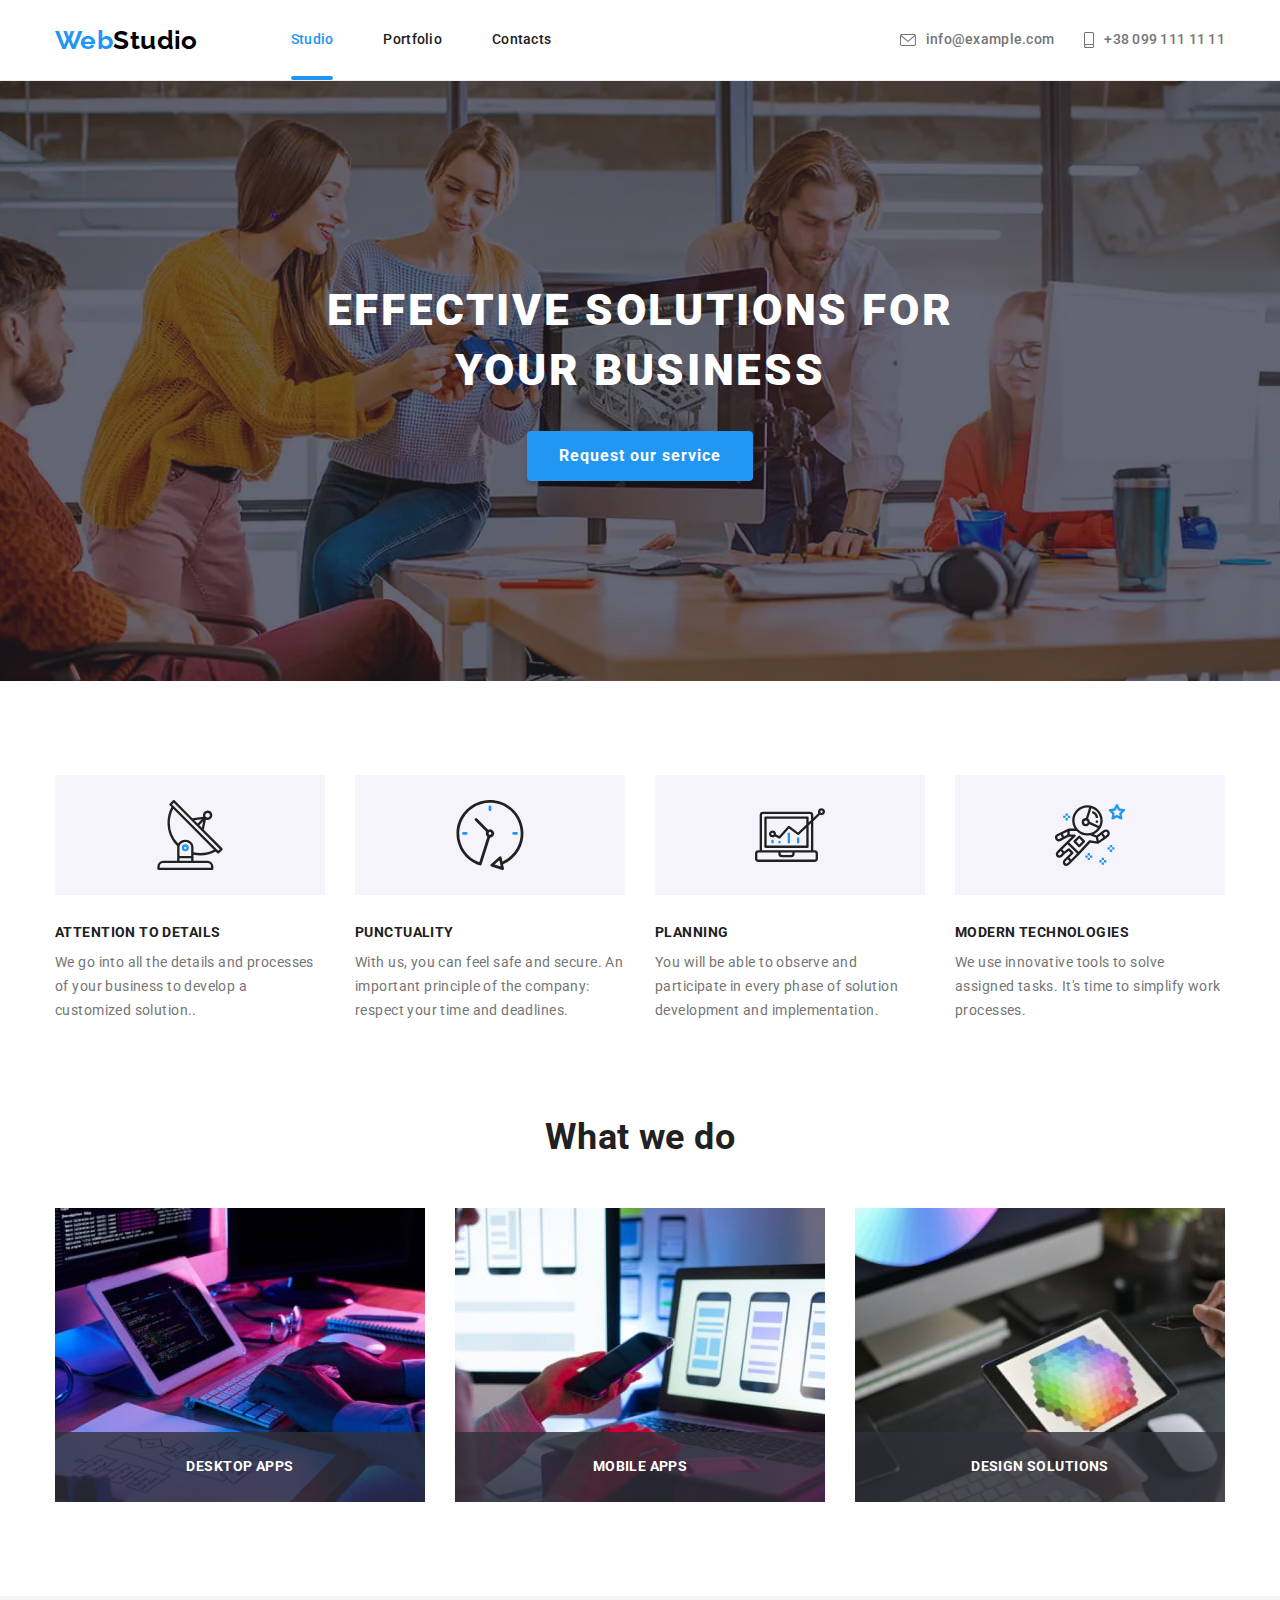
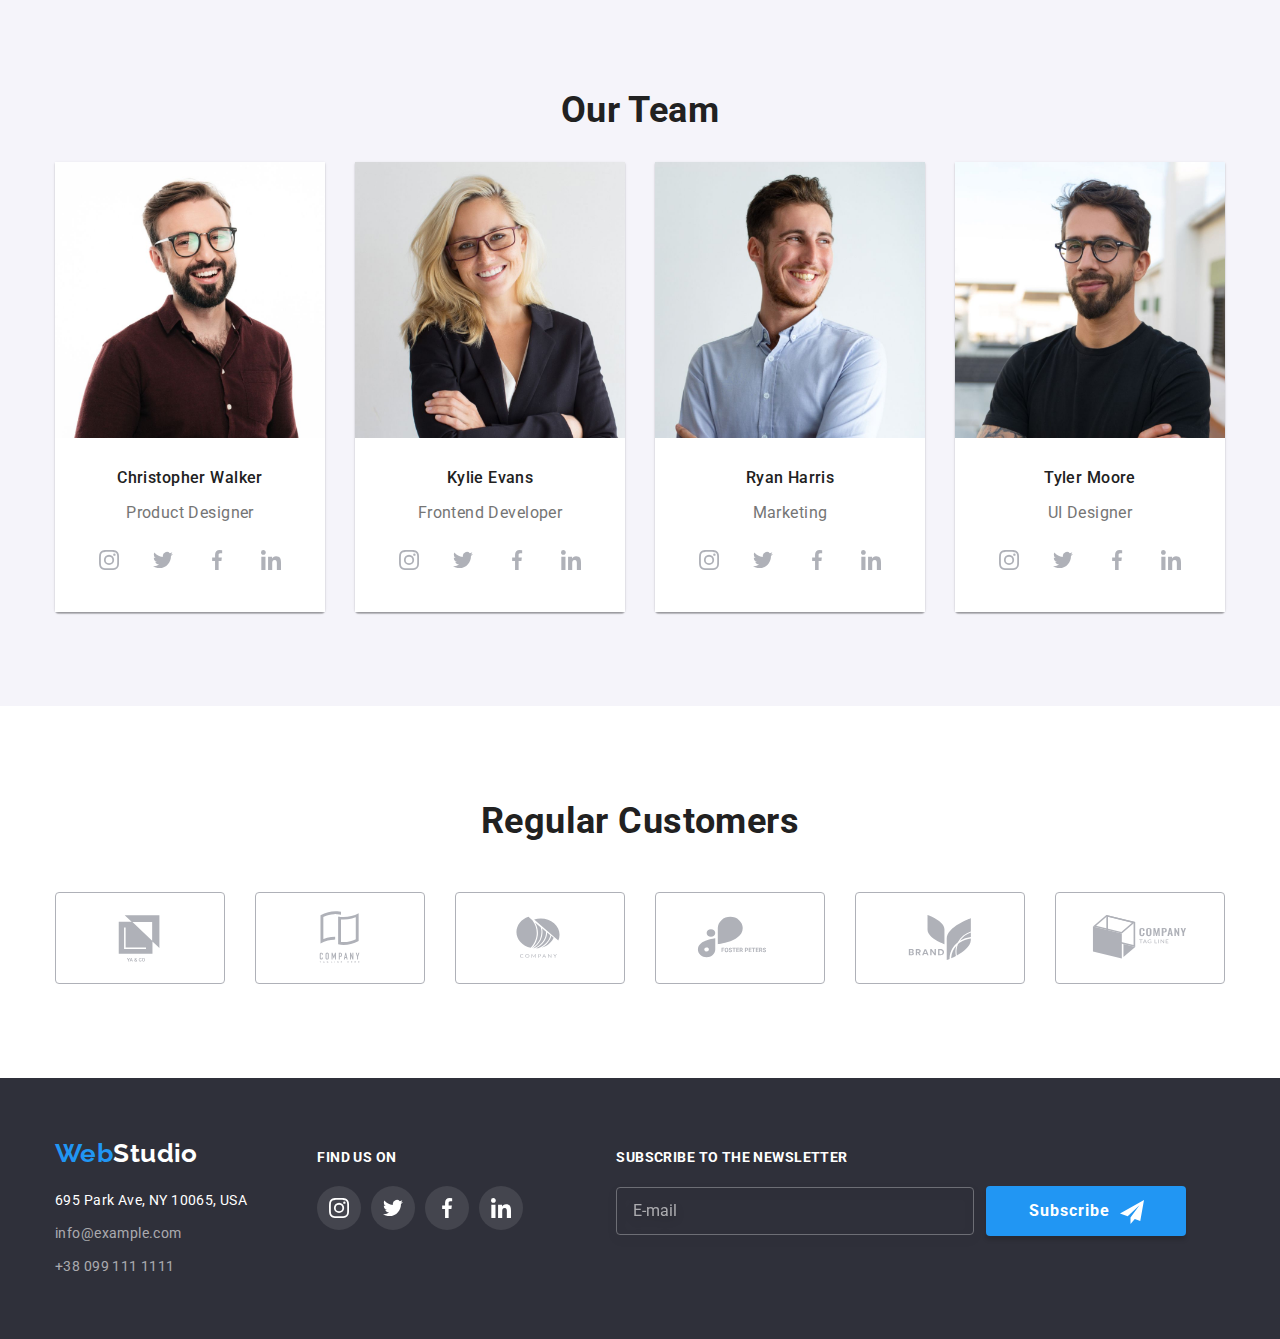
==== commit 83f0e9bc: "added new features" ====
--- a/index.html
+++ b/index.html
@@ -17,18 +17,18 @@
    <header class="page-header">
         <div class="container page-header__container">
             <nav class="header-nav">
-                <a class="logo header-nav__logo link" href="./index.html" target="_blank">
+                <a class="logo header-nav__logo link" href="./index.html">
                     <span class="logo__text">Web</span><span class="logo__text--dark">Studio</span>
                 </a>
                 <ul class="menu list">
                     <li class="menu__item">
-                        <a class="menu__link link link menu__link--current" href="./index.html" target="_blank">Студия</a>
+                        <a class="menu__link link link menu__link--current" href="./index.html">Studio</a>
                     </li>
                     <li class="menu__item">
-                        <a class="menu__link link" href="./portfolio.html" target="_blank">Портфолио</a>
+                        <a class="menu__link link" href="./portfolio.html">Portfolio</a>
                     </li>
                     <li class="menu__item">
-                        <a class="menu__link link" href="#footer">Контакты</a>
+                        <a class="menu__link link" href="#footer">Contacts</a>
                     </li>
                 </ul>
                 <button data-menu-open class="burger-btn burger-btn--indent" type="button">
@@ -61,13 +61,13 @@
     <main>
         <section class="hero overlay">
             <div class="container">
-                <h1 class="hero__title">Эффективные решения для вашего бизнеса</h1>
-                <button data-modal-open class="btn" type="button">Заказать услугу</button>
+                <h1 class="hero__title">Effective solutions for your business</h1>
+                <button data-modal-open class="btn" type="button">Request our service</button>
             </div>
         </section> 
         <section class="benefits section">
             <div class="container">
-                <h2 class="benefits__title benefits__title--indent visually-hidden">Наши преимущества</h2>
+                <h2 class="benefits__title benefits__title--indent visually-hidden">Our advantages</h2>
                 <ul class="benefits__list list">
                     <li class="benefits__item benefits__item--indent">
                         <div class="benefits__icon-container benefits__icon-container--indent">
@@ -75,9 +75,8 @@
                                 <use href="./images/icons.svg/symbol-defs.svg#icon-antenna-1"></use>
                             </svg>
                         </div>
-                        <h3 class="benefits__subtitle benefits__subtitle--indent">Внимание к деталям</h3>
-                        <p class="benefits__text benefits__text--indent">Идейные соображения, а также начало
-                            повседневной работы по формированию позиции.</p>
+                        <h3 class="benefits__subtitle benefits__subtitle--indent">Attention to details</h3>
+                        <p class="benefits__text benefits__text--indent">We go into all the details and processes of your business to develop a customized solution..</p>
                     </li>
                     <li class="benefits__item benefits__item--indent">
                         <div class="benefits__icon-container benefits__icon-container--indent">
@@ -85,9 +84,8 @@
                                 <use href="./images/icons.svg/symbol-defs.svg#icon-clock-1"></use>
                             </svg>
                         </div>
-                        <h3 class="benefits__subtitle benefits__subtitle--indent">Пунктуальность</h3>
-                        <p class="benefits__text benefits__text--indent">Задача организации, в особенности же рамки и
-                            место обучения кадров влечет за собой.</p>
+                        <h3 class="benefits__subtitle benefits__subtitle--indent">Punctuality</h3>
+                        <p class="benefits__text benefits__text--indent">With us, you can feel safe and secure. An important principle of the company: respect your time and  deadlines.</p>
                     </li>
                     <li class="benefits__item benefits__item--indent">
                         <div class="benefits__icon-container benefits__icon-container--indent">
@@ -95,9 +93,8 @@
                                 <use href="./images/icons.svg/symbol-defs.svg#icon-diagram-1"></use>
                             </svg>
                         </div>
-                        <h3 class="benefits__subtitle benefits__subtitle--indent">Планирование</h3>
-                        <p class="benefits__text benefits__text--indent">Равным образом консультация с широким активом в
-                            значительной степени обуславливает.</p>
+                        <h3 class="benefits__subtitle benefits__subtitle--indent">Planning</h3>
+                        <p class="benefits__text benefits__text--indent">You will be able to observe and participate in every phase of solution development and implementation.</p>
                     </li>
                     <li class="benefits__item benefits__item--indent">
                         <div class="benefits__icon-container benefits__icon-container--indent">
@@ -105,16 +102,15 @@
                                 <use href="./images/icons.svg/symbol-defs.svg#icon-astronaut-1"></use>
                             </svg>
                         </div>
-                        <h3 class="benefits__subtitle benefits__subtitle--indent">Современные технологии</h3>
-                        <p class="benefits__text benefits__text--indent">Значимость этих проблем настолько очевидна, что
-                            реализация плановых заданий.</p>
+                        <h3 class="benefits__subtitle benefits__subtitle--indent">Modern technologies</h3>
+                        <p class="benefits__text benefits__text--indent">We use innovative tools to solve assigned tasks. It's time to simplify work processes.</p>
                     </li>
                 </ul>
             </div>
         </section>
         <section class="occupation section occupation--padding">
             <div class="container">
-                <h2 class="occupation__title occupation__title--indent">Чем мы занимаемся</h2>
+                <h2 class="occupation__title occupation__title--indent">What we do</h2>
                 <ul class="occupation__list list">
                     <li class="occupation__item occupation__item--indent">
                         <img class="occupation__img" 
@@ -124,9 +120,9 @@
                         width="370"
                         height="294"
                         loading="lazy"
-                        alt="Разработка технического задания">
+                        alt="Development of technical specifications">
                         <div class="occupation__text-block">
-                            <p class="occupation__text">Десктопные приложения</p>
+                            <p class="occupation__text">Desktop apps</p>
                         </div>
                     </li>
                     <li class="occupation__item occupation__item--indent">
@@ -137,9 +133,9 @@
                         width="370"
                         height="294"
                         loading="lazy"
-                        alt="Команда создателей работает над интерфейсом мобильных телефонов">
+                        alt="The team is working on the interface of mobile phones">
                         <div class="occupation__text-block">
-                            <p class="occupation__text">Мобильные приложения</p>
+                            <p class="occupation__text">Mobile apps</p>
                         </div>
                     </li>
                     <li class="occupation__item occupation__item--indent">
@@ -150,9 +146,9 @@
                         width="370"
                         height="294"
                         loading="lazy"
-                        alt="Креативный художник веб-дизайна с рабочим графическим планшетом для выбора цвета">
+                        alt="Creative web design artist with working graphics tablet for color selection">
                         <div class="occupation__text-block">
-                            <p class="occupation__text">Дизайнерские решения</p>
+                            <p class="occupation__text">Design solutions</p>
                         </div>
                     </li>
                 </ul>
@@ -160,7 +156,7 @@
         </section>
         <section class="team section">
             <div class="container">
-                <h2 class="team__title team__title--indent">Наша команда</h2>
+                <h2 class="team__title team__title--indent">Our Team</h2>
                 <ul class="team__list list">
                     <li class="team__item team__item--indent">
                         <img class="team__img" 
@@ -172,12 +168,12 @@
                         ./images/team/team-1_900.jpg 900w"
                         sizes="(min-width: 1200) 270px, (min-width: 768) 354px, (max-width: 767) 450px, 100vw"
                         src="./images/team/team-1_450.jpg"
-                        alt="Участник команды №1"
+                        alt="Team member #1"
                         width="450"
                         height="460"
                         loading="lazy">
                         <div class="team__text-block">
-                            <h3 class="team__name team__name--indent">Игорь Демьяненко</h3>
+                            <h3 class="team__name team__name--indent">Christopher Walker</h3>
                             <p class="team__profession team__profession--indent" lang="en">Product Designer</p>
                             <ul class="socials-list list">
                                 <li class="socials__item socials__item--indent">
@@ -221,12 +217,12 @@
                         ./images/team/team-2_900.jpg 900w"
                         sizes="(min-width: 1200) 270px, (min-width: 768) 354px, (max-width: 767) 450px, 100vw"
                         src="./images/team/team-2_450.jpg"
-                        alt="Участник команды №2"
+                        alt="Team member №2"
                         width="450"
                         height="460"
                         loading="lazy">
                         <div class="team__text-block">
-                            <h3 class="team__name team__name--indent">Ольга Репина</h3>
+                            <h3 class="team__name team__name--indent">Kylie Evans</h3>
                             <p class="team__profession team__profession--indent" lang="en">Frontend Developer</p>
                             <ul class="socials-list list">
                                 <li class="socials__item socials__item--indent">
@@ -270,12 +266,12 @@
                         ./images/team/team-3_900.jpg 900w"
                         sizes="(min-width: 1200) 270px, (min-width: 768) 354px, (max-width: 767) 450px, 100vw"
                         src="./images/team/team-3_450.jpg"
-                        alt="Участник команды №3"
+                        alt="Team member №3"
                         width="450"
                         height="460"
                         loading="lazy">
                         <div class="team__text-block">
-                            <h3 class="team__name team__name--indent">Николай Тарасов</h3>
+                            <h3 class="team__name team__name--indent">Ryan Harris</h3>
                             <p class="team__profession team__profession--indent" lang="en">Marketing</p>
                             <ul class="socials-list list">
                                 <li class="socials__item socials__item--indent">
@@ -319,12 +315,12 @@
                         ./images/team/team-4_900.jpg 900w"
                         sizes="(min-width: 1200) 270px, (min-width: 768) 354px, (max-width: 767) 450px, 100vw"
                         src="./images/team/team-4_450.jpg"
-                        alt="Участник команды №4"
+                        alt="Team member №4"
                         width="450"
                         height="460"
                         loading="lazy">
                         <div class="team__text-block">
-                            <h3 class="team__name team__name--indent">Михаил Ермаков</h3>
+                            <h3 class="team__name team__name--indent">Tyler Moore</h3>
                             <p class="team__profession team__profession--indent" lang="en">UI Designer</p>
                             <ul class="socials-list list">
                                 <li class="socials__item socials__item--indent">
@@ -363,7 +359,7 @@
         </section>
        <section class="customers section">
             <div class="container">
-                <h2 class="customers__title customers__title--indent">Постоянные клиенты</h2>
+                <h2 class="customers__title customers__title--indent">Regular Customers</h2>
                 <ul class="customers__list list">
                     <li class="customers__item customers__item--indent">
                         <a href="" class="customers__link link">
@@ -420,7 +416,7 @@
                         <span class="logo__text">Web</span><span class="logo__text--light">Studio</span>
                     </a>
                     <address class="page-footer__address">
-                        <p class="page-footer__phys-adress page-footer__phys-adress--indent">г. Киев, пр-т Леси Украинки, 26</p>
+                        <p class="page-footer__phys-adress page-footer__phys-adress--indent">695 Park Ave, NY 10065, USA</p>
                         <ul class="page-footer__contact-list list">
                             <li class="page-footer__contact-item page-footer__contact-item--indent">
                                 <a class="page-footer__contact-link link" href="mailto:info@example.com">info@example.com</a>
@@ -432,7 +428,7 @@
                     </address>
                 </div>
                 <div class="join page-footer__join">
-                    <b class="join__text join__text--indent">Присоединяйтесь</b>
+                    <b class="join__text join__text--indent">Find us on</b>
                     <ul class="socials-list page-footer__socials-list list">
                         <li class="socials__item socials__item--indent">
                             <a href="" class="socials__link socials__link--dark link" aria-label="Instagram">
@@ -466,10 +462,10 @@
                 </div>
             </div>
             <div class="mailing page-footer__mailing">
-                <b class="mailing__text mailing__text--indent">Подпишитесь на рассылку</b>
+                <b class="mailing__text mailing__text--indent">Subscribe to the newsletter</b>
                 <form class="mailing-form" autocomplete="off">
                     <input class="mailing-form__input mailing-form__input--indent" type="email" name="email" placeholder="E-mail">
-                    <button class="btn mailing-btn" type="submit">Подписаться</button>
+                    <button class="btn mailing-btn" type="submit">Subscribe</button>
                 </form>
             </div>
         </div>
@@ -482,11 +478,11 @@
                     <use href="./images/icons.svg/symbol-defs.svg#modal-close-icon"></use>
                 </svg>
             </button>
-            <b class="modal__title modal__title--indent">Оставьте свои данные, мы вам перезвоним</b>
+            <b class="modal__title modal__title--indent">Leave your information and we'll call you back</b>
             <form class="modal-form">
 
                 <label class="modal-form__group modal-form__group--indent">
-                    <span class="modal-form__label modal-form__label--indent">Имя</span>
+                    <span class="modal-form__label modal-form__label--indent">Name</span>
                     <input class="modal-form__input" type="text" name="name">
                     <svg class="modal-form__icon" width="18" height="18">
                         <use href="./images/icons.svg/symbol-defs.svg#modal-person"></use>
@@ -494,7 +490,7 @@
                 </label>
 
                 <label class="modal-form__group modal-form__group--indent">
-                    <span class="modal-form__label modal-form__label--indent">Телефон</span>
+                    <span class="modal-form__label modal-form__label--indent">Telephone</span>
                     <input class="modal-form__input" type="text" name="phone">
                     <svg class="modal-form__icon" width="18" height="18">
                         <use href="./images/icons.svg/symbol-defs.svg#modal-phone"></use>
@@ -502,7 +498,7 @@
                 </label>
 
                 <label class="modal-form__group modal-form__group--indent">
-                    <span class="modal-form__label modal-form__label--indent">Почта</span>
+                    <span class="modal-form__label modal-form__label--indent">E-mail</span>
                     <input class="modal-form__input" type="text" name="email">
                     <svg class="modal-form__icon" width="18" height="18">
                         <use href="./images/icons.svg/symbol-defs.svg#modal-email"></use>
@@ -510,17 +506,17 @@
                 </label>
 
                 <label class="modal-form__group modal-form__group--textarea--indent">
-                    <span class="modal-form__label modal-form__label--indent">Комментарий</span>
-                    <textarea class="modal-form__textarea" name="comment" cols="30" rows="10" placeholder="Введите текст"></textarea>
+                    <span class="modal-form__label modal-form__label--indent">Comments</span>
+                    <textarea class="modal-form__textarea" name="comment" cols="30" rows="10" placeholder="Enter the text"></textarea>
                 </label>
 
                 <label class="modal-form__checkbox-group modal-form__checkbox-group--indent">
                     <input class="modal-form__checkbox visually-hidden" type="checkbox" name="agreement">
                     <span class="custom-checkbox modal-form__custom-checkbox"></span>
-                    <span class="modal-form__agreement">Соглашаюсь с рассылкой и принимаю <a class="modal-form__treaty" href="">Условия договора</a></span>
+                    <span class="modal-form__agreement">I agree with the letter and accept the <a class="modal-form__treaty" href="">Terms and Conditions</a></span>
                 </label>
 
-                <button class="btn modal-btn" type="submit">Отправить</button>
+                <button class="btn modal-btn" type="submit">Send</button>
             </form>
         </div>
     </div>
@@ -534,13 +530,13 @@
             </button>
             <ul class="mobile-menu__nav list">
                 <li class="mobile-menu__item mobile-menu__item--indent">
-                    <a href="./index.html" class="mobile-menu__link mobile-menu__link--current link" target="_blank">Студия</a>
+                    <a href="./index.html" class="mobile-menu__link mobile-menu__link--current link">Studio</a>
                 </li>
                 <li class="mobile-menu__item mobile-menu__item--indent">
-                    <a href="./portfolio.html" class="mobile-menu__link link" target="_blank">Портфолио</a>
+                    <a href="./portfolio.html" class="mobile-menu__link link">Portfolio</a>
                 </li>
                 <li class="mobile-menu__item mobile-menu__item--indent">
-                    <a href="#footer" class="mobile-menu__link link" target="_blank">Контакты</a>
+                    <a href="#footer" class="mobile-menu__link link">Contacts</a>
                 </li>
             </ul>
             <ul class="mobile-menu__contact-list mobile-menu__contact-list--indent list">
--- a/css/main.min.css
+++ b/css/main.min.css
@@ -1,2 +1 @@
-:root{--main-text-color: #757575;--secondary-text-color: #212121;--second-logo-color: #000000;--accent-color: #FFFFFF;--footer-contact-color: rgba(255, 255, 255, 0.6);--secondary-background-color: #2F303A;--accent-background-color: #F5F4FA;--hover-color: #2196F3;--main-button-hover-color: #188CE8;--placeholder-cl: rgba(117, 117, 117, 0.5);--modal-border-cl: rgba(33, 33, 33, 0.2);--close-btn-border-cl: #e5e5e5;--backdrop-cl: rgba(0, 0, 0, 0.2);--portfolio-border-cl: #eeeeee;--portfolio-text-block-cl: rgba(33, 150, 243, 0.9);--footer-mailing-cl: #ACACB0;--footer-input-border-cl: #6D6E75;--customers-cl: #AFB1B8;--footer-socials-bg-cl: #44454e;--occupation-text-bg-cl: rgba(47, 48, 58, 0.8);--gradient-hero-cl: rgba(47, 48, 58, 0.4);--overlay-bg-cl: #C4C4C4;--header-border-cl: #ececec}.visually-hidden{position:absolute;width:1px;height:1px;margin:-1px;border:0;padding:0;white-space:nowrap;-webkit-clip-path:inset(100%);clip-path:inset(100%);clip:rect(0 0 0 0);overflow:hidden}html{scroll-behavior:smooth}body{font-family:'Roboto', 'Arial', sans-serif;font-style:normal;font-weight:400;font-size:14px;line-height:1.14;letter-spacing:0.03em;color:var(--main-text-color);background-color:var(--accent-color)}body.modal-open{overflow:hidden}body.menu-open{overflow:hidden}.section{padding-top:60px;padding-bottom:60px}@media screen and (min-width: 768px){.section{padding-top:60px;padding-bottom:60px}}@media screen and (min-width: 1200px){.section{padding-top:94px;padding-bottom:94px}}.list{list-style:none;margin:0;padding:0}.link{text-decoration:none;margin:0;padding:0}img{display:block;max-width:100%;height:auto}.container{padding-left:15px;padding-right:15px;margin-left:auto;margin-right:auto}@media screen and (min-width: 480px){.container{width:480px}}@media screen and (min-width: 768px){.container{width:768px}}@media screen and (min-width: 1200px){.container{width:1200px}}.backdrop.is-hidden{opacity:0;pointer-events:none;visibility:hidden}.backdrop.is-hidden .modal{-webkit-transform:translate(-50%, -50%) scale(0.5);transform:translate(-50%, -50%) scale(0.5)}.mobile-menu.is-closed{opacity:0;pointer-events:none;visibility:hidden}.mobile-menu.is-closed .mobile-menu__container{-webkit-transform:translateX(-100%);transform:translateX(-100%)}.logo{font-family:'Raleway', "Arial", sans-serif;font-weight:700}@media screen and (max-width: 1199.98px){.logo{font-size:24px;line-height:1.17;padding-top:16px;padding-bottom:16px}}@media screen and (min-width: 1200px){.logo{font-size:26px;line-height:1.19}}.logo__text{color:var(--hover-color)}.logo__text--dark{color:var(--second-logo-color)}.logo__text--light{color:var(--accent-color)}@media screen and (max-width: 767.98px){.burger-btn{display:-webkit-box;display:-ms-flexbox;display:flex;-webkit-box-align:center;-ms-flex-align:center;align-items:center;-webkit-box-pack:center;-ms-flex-pack:center;justify-content:center;padding:0px;color:var(--second-logo-color);background-color:transparent;border:transparent;cursor:pointer;-webkit-transition:color 250ms cubic-bezier(0.4, 0, 0.2, 1);transition:color 250ms cubic-bezier(0.4, 0, 0.2, 1)}.burger-btn--indent{margin-left:auto}.burger-btn:hover,.burger-btn:focus{color:var(--hover-color)}}@media screen and (min-width: 768px){.burger-btn{display:none}}.burger-btn__icon{fill:currentColor}.btn{font-family:inherit;font-weight:700;font-size:16px;line-height:1.88;letter-spacing:0.06em;cursor:pointer;color:var(--accent-color);background-color:var(--hover-color);min-width:200px;padding:10px 32px;border:none;border-radius:4px;-webkit-box-shadow:0px 4px 4px rgba(0,0,0,0.15);box-shadow:0px 4px 4px rgba(0,0,0,0.15);-webkit-transition:background-color 250ms cubic-bezier(0.4, 0, 0.2, 1);transition:background-color 250ms cubic-bezier(0.4, 0, 0.2, 1)}.btn:hover,.btn:focus{background-color:var(--main-button-hover-color)}.modal-close-btn{position:absolute;top:8px;right:8px;display:-webkit-box;display:-ms-flexbox;display:flex;-webkit-box-align:center;-ms-flex-align:center;align-items:center;-webkit-box-pack:center;-ms-flex-pack:center;justify-content:center;width:30px;height:30px;color:var(--second-logo-color);border-radius:50%;border:1px solid var(--close-btn-border-cl);background-color:var(--accent-color);cursor:pointer;outline:transparent;-webkit-transition:color 250ms cubic-bezier(0.4, 0, 0.2, 1);transition:color 250ms cubic-bezier(0.4, 0, 0.2, 1)}.modal-close-btn:hover,.modal-close-btn:focus{color:var(--hover-color)}.modal-close-btn__icon{fill:currentColor}.mobile-close-btn{position:absolute;top:10px;right:15px;display:-webkit-box;display:-ms-flexbox;display:flex;-webkit-box-align:center;-ms-flex-align:center;align-items:center;-webkit-box-pack:center;-ms-flex-pack:center;justify-content:center;padding:0;color:var(--secondary-text-color);background-color:var(--accent-color);border:1px solid transparent;cursor:pointer;outline:transparent;-webkit-transition:color 250ms cubic-bezier(0.4, 0, 0.2, 1);transition:color 250ms cubic-bezier(0.4, 0, 0.2, 1)}.mobile-close-btn:hover,.mobile-close-btn:focus{color:var(--hover-color)}.mobile-close-btn__icon{fill:currentColor}.filter__list{display:-webkit-box;display:-ms-flexbox;display:flex;-webkit-box-pack:center;-ms-flex-pack:center;justify-content:center}@media screen and (max-width: 767.98px){.filter__list{-ms-flex-wrap:wrap;flex-wrap:wrap;-webkit-box-pack:start;-ms-flex-pack:start;justify-content:start}}@media screen and (min-width: 768px){.filter__list{-ms-flex-wrap:nowrap;flex-wrap:nowrap;gap:8px;-webkit-box-pack:center;-ms-flex-pack:center;justify-content:center}}.filter__btn{min-width:73px;padding:6px 22px;font-family:inherit;font-weight:500;font-size:16px;line-height:1.62;letter-spacing:0.03em;color:var(--secondary-text-color);background-color:var(--accent-background-color);border:none;border-radius:4px;cursor:pointer;-webkit-transition:color 250ms cubic-bezier(0.4, 0, 0.2, 1),background-color 250ms cubic-bezier(0.4, 0, 0.2, 1),-webkit-box-shadow 250ms cubic-bezier(0.4, 0, 0.2, 1);transition:color 250ms cubic-bezier(0.4, 0, 0.2, 1),background-color 250ms cubic-bezier(0.4, 0, 0.2, 1),-webkit-box-shadow 250ms cubic-bezier(0.4, 0, 0.2, 1);transition:color 250ms cubic-bezier(0.4, 0, 0.2, 1),background-color 250ms cubic-bezier(0.4, 0, 0.2, 1),box-shadow 250ms cubic-bezier(0.4, 0, 0.2, 1);transition:color 250ms cubic-bezier(0.4, 0, 0.2, 1),background-color 250ms cubic-bezier(0.4, 0, 0.2, 1),box-shadow 250ms cubic-bezier(0.4, 0, 0.2, 1),-webkit-box-shadow 250ms cubic-bezier(0.4, 0, 0.2, 1)}.filter__btn:hover,.filter__btn:focus{color:var(--accent-color);background-color:var(--hover-color);-webkit-box-shadow:0px 3px 1px rgba(0,0,0,0.1),0px 1px 2px rgba(0,0,0,0.08),0px 2px 2px rgba(0,0,0,0.12);box-shadow:0px 3px 1px rgba(0,0,0,0.1),0px 1px 2px rgba(0,0,0,0.08),0px 2px 2px rgba(0,0,0,0.12)}@media screen and (max-width: 767.98px){.portfolio__btn-list{margin-bottom:40px}}@media screen and (min-width: 768px){.portfolio__btn-list{margin-bottom:30px}}@media screen and (min-width: 1200px){.portfolio__btn-list{margin-bottom:50px}}@media screen and (max-width: 767.98px){.portfolio__btn-item:not(:last-child){margin-right:8px}}@media screen and (max-width: 767.98px){.portfolio__btn-item:nth-child(-n+3){margin-bottom:15px}}.mobile-menu{opacity:1;-webkit-transition:opacity 250ms cubic-bezier(0.4, 0, 0.2, 1),visibility 250ms cubic-bezier(0.4, 0, 0.2, 1);transition:opacity 250ms cubic-bezier(0.4, 0, 0.2, 1),visibility 250ms cubic-bezier(0.4, 0, 0.2, 1)}@media screen and (min-width: 768px){.mobile-menu{display:none}}.mobile-menu__container{position:fixed;top:0;left:0;width:100%;height:100%;padding:48px 40px;display:-webkit-box;display:-ms-flexbox;display:flex;-webkit-box-orient:vertical;-webkit-box-direction:normal;-ms-flex-direction:column;flex-direction:column;background-color:var(--accent-color);-webkit-transform:translateX(0%);transform:translateX(0%);-webkit-transition:-webkit-transform 250ms cubic-bezier(0.4, 0, 0.2, 1);transition:-webkit-transform 250ms cubic-bezier(0.4, 0, 0.2, 1);transition:transform 250ms cubic-bezier(0.4, 0, 0.2, 1);transition:transform 250ms cubic-bezier(0.4, 0, 0.2, 1), -webkit-transform 250ms cubic-bezier(0.4, 0, 0.2, 1)}.mobile-menu__item--indent:not(:last-child){margin-bottom:32px}.mobile-menu__link{font-size:40px;line-height:1.18;font-weight:500;letter-spacing:0.02em;color:var(--secondary-text-color);-webkit-transition:color 250ms cubic-bezier(0.4, 0, 0.2, 1);transition:color 250ms cubic-bezier(0.4, 0, 0.2, 1)}.mobile-menu__link:hover,.mobile-menu__link:focus{color:var(--hover-color)}.mobile-menu__link--current{color:var(--hover-color)}.mobile-menu__contact-list--indent{margin-top:auto;margin-bottom:64px}.mobile-menu__contact-item--indent:not(:last-child){margin-bottom:32px}.mobile-menu__contact-tel{font-weight:500;font-size:34px;line-height:1.18;letter-spacing:0.02em;color:var(--hover-color)}.mobile-menu__contact-mail{font-weight:500;font-size:24px;line-height:1.17;letter-spacing:0.02em;color:var(--main-text-color)}.mobile-menu__socials-list{display:-webkit-box;display:-ms-flexbox;display:flex;-ms-flex-wrap:wrap;flex-wrap:wrap}.mobile-menu__socials-item{padding-right:10px}.mobile-menu__socials-item--indent:not(:last-child){margin-right:10px;border-right:1px solid var(--modal-border-cl)}.mobile-menu__socials-link{font-weight:500;font-size:18px;line-height:1.22;letter-spacing:0.02em;color:var(--hover-color)}.backdrop{position:fixed;top:0;left:0;width:100%;height:100%;padding:93px 15px;overflow-y:scroll;background-color:var(--backdrop-cl);opacity:1;-webkit-transition:opacity 250ms cubic-bezier(0.4, 0, 0.2, 1),visibility 250ms cubic-bezier(0.4, 0, 0.2, 1);transition:opacity 250ms cubic-bezier(0.4, 0, 0.2, 1),visibility 250ms cubic-bezier(0.4, 0, 0.2, 1)}.modal{position:relative;padding:40px;top:50%;left:50%;-webkit-transform:translate(-50%, -50%) scale(1);transform:translate(-50%, -50%) scale(1);background-color:var(--accent-color);-webkit-box-shadow:0px 1px 3px rgba(0,0,0,0.12),0px 1px 1px rgba(0,0,0,0.14),0px 2px 1px rgba(0,0,0,0.2);box-shadow:0px 1px 3px rgba(0,0,0,0.12),0px 1px 1px rgba(0,0,0,0.14),0px 2px 1px rgba(0,0,0,0.2);border-radius:4px;-webkit-transition:-webkit-transform 250ms cubic-bezier(0.4, 0, 0.2, 1);transition:-webkit-transform 250ms cubic-bezier(0.4, 0, 0.2, 1);transition:transform 250ms cubic-bezier(0.4, 0, 0.2, 1);transition:transform 250ms cubic-bezier(0.4, 0, 0.2, 1), -webkit-transform 250ms cubic-bezier(0.4, 0, 0.2, 1)}@media screen and (min-width: 480px){.modal{max-width:450px;width:100%}}@media screen and (min-width: 1200px){.modal{max-width:528px;width:100%}}.modal__title{display:block;font-weight:700;font-size:20px;color:var(--secondary-text-color)}@media screen and (max-width: 1199.98px){.modal__title{line-height:1.5}}@media screen and (min-width: 1200px){.modal__title{line-height:1.15}}.modal__title--indent{margin-bottom:12px;text-align:center}.modal-form{display:-webkit-box;display:-ms-flexbox;display:flex;-webkit-box-orient:vertical;-webkit-box-direction:normal;-ms-flex-direction:column;flex-direction:column}.modal-form__group{position:relative}.modal-form__group--indent{margin-bottom:10px}.modal-form__label{display:block;font-size:12px;line-height:1.17;letter-spacing:0.01em}.modal-form__label--indent{margin-bottom:4px}.modal-form__input{padding-left:42px;width:100%;height:40px;border:1px solid var(--modal-border-cl);border-radius:4px;outline:transparent;-webkit-transition:border-color 250ms cubic-bezier(0.4, 0, 0.2, 1);transition:border-color 250ms cubic-bezier(0.4, 0, 0.2, 1)}.modal-form__input:focus{border-color:var(--hover-color)}.modal-form__icon{position:absolute;bottom:11px;left:12px;fill:var(--secondary-text-color);-webkit-transition:fill 250ms cubic-bezier(0.4, 0, 0.2, 1);transition:fill 250ms cubic-bezier(0.4, 0, 0.2, 1)}.modal-form__input:focus ~ .modal-form__icon{fill:var(--hover-color)}.modal-form__textarea{padding:12px 16px;width:100%;height:120px;resize:none;border:1px solid var(--modal-border-cl);border-radius:4px;outline:transparent;-webkit-transition:border-color 250ms cubic-bezier(0.4, 0, 0.2, 1);transition:border-color 250ms cubic-bezier(0.4, 0, 0.2, 1)}.modal-form__textarea::-webkit-input-placeholder{font-size:12px;line-height:1.14;letter-spacing:0.01em;color:var(--placeholder-cl)}.modal-form__textarea:-ms-input-placeholder{font-size:12px;line-height:1.14;letter-spacing:0.01em;color:var(--placeholder-cl)}.modal-form__textarea::-ms-input-placeholder{font-size:12px;line-height:1.14;letter-spacing:0.01em;color:var(--placeholder-cl)}.modal-form__textarea::placeholder{font-size:12px;line-height:1.14;letter-spacing:0.01em;color:var(--placeholder-cl)}.modal-form__textarea:focus{border-color:var(--hover-color)}.modal-form__group--textarea--indent{margin-bottom:20px}.modal-form__checkbox-group{display:-webkit-box;display:-ms-flexbox;display:flex;-webkit-box-align:center;-ms-flex-align:center;align-items:center;-webkit-box-pack:center;-ms-flex-pack:center;justify-content:center}.modal-form__checkbox-group--indent{margin-bottom:30px}.modal-form__agreement{line-height:1.71}@media screen and (max-width: 1199.98px){.modal-form__agreement{font-size:12px;line-height:1.17}}@media screen and (min-width: 1200px){.modal-form__agreement{font-size:14px;line-height:1.71}}.modal-form__treaty{color:var(--hover-color)}.modal-btn{width:200px;margin-left:auto;margin-right:auto}.custom-checkbox{display:inline-block;width:16px;height:15px;border:2px solid var(--secondary-text-color);border-radius:2px}.modal-form__custom-checkbox{margin-right:8px}.modal-form__checkbox:checked+.custom-checkbox{background-image:url("../images/check-icon.svg");background-color:var(--hover-color);background-size:contain;background-origin:border-box;border-color:var(--hover-color)}.modal-form__checkbox:focus+.custom-checkbox{border-color:var(--hover-color)}.socials-list{display:-webkit-box;display:-ms-flexbox;display:flex;-webkit-box-align:center;-ms-flex-align:center;align-items:center}.socials__item{width:44px;height:44px}.socials__item--indent:not(:last-child){margin-right:10px}.socials__icon{display:-webkit-box;display:-ms-flexbox;display:flex;fill:currentColor}.socials__link{display:-webkit-box;display:-ms-flexbox;display:flex;-webkit-box-align:center;-ms-flex-align:center;align-items:center;-webkit-box-pack:center;-ms-flex-pack:center;justify-content:center;width:100%;height:100%;border-radius:50%;-webkit-transition:color 250ms cubic-bezier(0.4, 0, 0.2, 1),background-color 250ms cubic-bezier(0.4, 0, 0.2, 1);transition:color 250ms cubic-bezier(0.4, 0, 0.2, 1),background-color 250ms cubic-bezier(0.4, 0, 0.2, 1)}.socials__link:hover,.socials__link:focus{color:var(--accent-color);background-color:var(--hover-color)}.socials__link--light{color:var(--customers-cl);background-color:var(--accent-color)}.socials__link--dark{color:var(--accent-color);background-color:var(--footer-socials-bg-cl)}.page-header{border-bottom:1px solid var(--header-border-cl)}.page-header__container{display:-webkit-box;display:-ms-flexbox;display:flex;-webkit-box-align:center;-ms-flex-align:center;align-items:center}@media screen and (max-width: 767.98px){.page-header__container{display:block}}.header-nav{display:-webkit-box;display:-ms-flexbox;display:flex;-webkit-box-align:center;-ms-flex-align:center;align-items:center}@media screen and (min-width: 768px){.header-nav__logo{margin-right:88px}}@media screen and (min-width: 1200px){.header-nav__logo{margin-right:93px}}.menu{display:-webkit-box;display:-ms-flexbox;display:flex}@media screen and (max-width: 767.98px){.menu{display:none}}.menu__item:not(:last-child){margin-right:50px}.menu__link{display:block;padding-top:32px;padding-bottom:32px;font-weight:500;letter-spacing:0.02em;color:var(--secondary-text-color);-webkit-transition:color 250ms cubic-bezier(0.4, 0, 0.2, 1);transition:color 250ms cubic-bezier(0.4, 0, 0.2, 1)}.menu__link:hover,.menu__link:focus{color:var(--hover-color)}.menu__link--current{position:relative;color:var(--hover-color)}.menu__link--current::after{content:'';display:inline-block;position:absolute;left:0;bottom:0;width:100%;height:4px;border-radius:2px;background-color:var(--hover-color)}.page-header__contact-list{display:-webkit-box;display:-ms-flexbox;display:flex;margin-left:auto}@media screen and (max-width: 767.98px){.page-header__contact-list{display:none}}@media screen and (min-width: 768px) and (max-width: 1199.98px){.page-header__contact-list{-webkit-box-orient:vertical;-webkit-box-direction:normal;-ms-flex-direction:column;flex-direction:column;gap:10px}}@media screen and (min-width: 1200px){.page-header__contact-item:not(:last-child){margin-right:30px}}.page-header__contact-link{display:-webkit-box;display:-ms-flexbox;display:flex;-webkit-box-align:center;-ms-flex-align:center;align-items:center;font-weight:500;letter-spacing:0.02em;color:var(--main-text-color);-webkit-transition:color 250ms cubic-bezier(0.4, 0, 0.2, 1);transition:color 250ms cubic-bezier(0.4, 0, 0.2, 1)}@media screen and (min-width: 768px) and (max-width: 1199.98px){.page-header__contact-link{font-size:12px;line-height:1.17}}@media screen and (min-width: 1200px){.page-header__contact-link{font-size:14px;line-height:1.14;padding-top:32px;padding-bottom:32px}}.page-header__contact-link:hover,.page-header__contact-link:focus{color:var(--hover-color)}.page-header__contact-icon{display:inline-block;fill:currentColor}@media screen and (min-width: 768px) and (max-width: 1199.98px){.page-header__contact-icon{margin-right:8px}}@media screen and (min-width: 1200px){.page-header__contact-icon{margin-right:10px}}@media screen and (max-width: 1199.98px){.envelope-icon{width:14px;height:10px}}@media screen and (min-width: 1200px){.envelope-icon{width:16px;height:12px}}@media screen and (max-width: 1199.98px){.smartphone-icon{width:10px;height:14px}}@media screen and (min-width: 1200px){.smartphone-icon{width:10px;height:16px}}.hero{text-align:center}@media screen and (max-width: 1199.98px){.hero{padding-top:118px;padding-bottom:118px}}@media screen and (min-width: 1200px){.hero{padding-top:200px;padding-bottom:200px}}.overlay{max-width:1600px;margin-left:auto;margin-right:auto;background-color:var(--overlay-bg-cl);background-repeat:no-repeat;background-position:center;background-size:cover;background-image:-webkit-gradient(linear, left top, left bottom, from(var(--gradient-hero-cl)), to(var(--gradient-hero-cl))),url("../images/hero/hero_sm.jpg");background-image:linear-gradient(var(--gradient-hero-cl), var(--gradient-hero-cl)),url("../images/hero/hero_sm.jpg");background-image:-webkit-gradient(linear, left top, left bottom, from(var(--gradient-hero-cl)), to(var(--gradient-hero-cl))),-webkit-image-set(url("../images/hero/hero_sm.webp") 1x);background-image:linear-gradient(var(--gradient-hero-cl), var(--gradient-hero-cl)),-webkit-image-set(url("../images/hero/hero_sm.webp") 1x)}@media (min-device-pixel-ratio: 2), (-webkit-min-device-pixel-ratio: 2), (min-resolution: 192dpi), (min-resolution: 2dppx){.overlay{background-image:-webkit-gradient(linear, left top, left bottom, from(var(--gradient-hero-cl)), to(var(--gradient-hero-cl))),url("../images/hero/hero_sm@2x.jpg");background-image:linear-gradient(var(--gradient-hero-cl), var(--gradient-hero-cl)),url("../images/hero/hero_sm@2x.jpg");background-image:-webkit-gradient(linear, left top, left bottom, from(var(--gradient-hero-cl)), to(var(--gradient-hero-cl))),-webkit-image-set(url("../images/hero/hero_sm@2x.webp") 2x);background-image:linear-gradient(var(--gradient-hero-cl), var(--gradient-hero-cl)),-webkit-image-set(url("../images/hero/hero_sm@2x.webp") 2x)}}@media screen and (min-width: 768px){.overlay{background-image:-webkit-gradient(linear, left top, left bottom, from(var(--gradient-hero-cl)), to(var(--gradient-hero-cl))),url("../images/hero/hero_md.jpg");background-image:linear-gradient(var(--gradient-hero-cl), var(--gradient-hero-cl)),url("../images/hero/hero_md.jpg");background-image:-webkit-gradient(linear, left top, left bottom, from(var(--gradient-hero-cl)), to(var(--gradient-hero-cl))),-webkit-image-set(url("../images/hero/hero_md.webp") 1x);background-image:linear-gradient(var(--gradient-hero-cl), var(--gradient-hero-cl)),-webkit-image-set(url("../images/hero/hero_md.webp") 1x)}}@media screen and (min-width: 768px) and (min-device-pixel-ratio: 2), screen and (min-width: 768px) and (-webkit-min-device-pixel-ratio: 2), screen and (min-width: 768px) and (min-resolution: 192dpi), screen and (min-width: 768px) and (min-resolution: 2dppx){.overlay{background-image:-webkit-gradient(linear, left top, left bottom, from(var(--gradient-hero-cl)), to(var(--gradient-hero-cl))),url("../images/hero/hero_md@2x.jpg");background-image:linear-gradient(var(--gradient-hero-cl), var(--gradient-hero-cl)),url("../images/hero/hero_md@2x.jpg");background-image:-webkit-gradient(linear, left top, left bottom, from(var(--gradient-hero-cl)), to(var(--gradient-hero-cl))),-webkit-image-set(url("../images/hero/hero_md@2x.webp") 2x);background-image:linear-gradient(var(--gradient-hero-cl), var(--gradient-hero-cl)),-webkit-image-set(url("../images/hero/hero_md@2x.webp") 2x)}}@media screen and (min-width: 1200px){.overlay{background-image:-webkit-gradient(linear, left top, left bottom, from(var(--gradient-hero-cl)), to(var(--gradient-hero-cl))),url("../images/hero/hero_lg.jpg");background-image:linear-gradient(var(--gradient-hero-cl), var(--gradient-hero-cl)),url("../images/hero/hero_lg.jpg");background-image:-webkit-gradient(linear, left top, left bottom, from(var(--gradient-hero-cl)), to(var(--gradient-hero-cl))),-webkit-image-set(url("../images/hero/hero_lg.webp") 1x);background-image:linear-gradient(var(--gradient-hero-cl), var(--gradient-hero-cl)),-webkit-image-set(url("../images/hero/hero_lg.webp") 1x)}}@media screen and (min-width: 1200px) and (min-device-pixel-ratio: 2), screen and (min-width: 1200px) and (-webkit-min-device-pixel-ratio: 2), screen and (min-width: 1200px) and (min-resolution: 192dpi), screen and (min-width: 1200px) and (min-resolution: 2dppx){.overlay{background-image:-webkit-gradient(linear, left top, left bottom, from(var(--gradient-hero-cl)), to(var(--gradient-hero-cl))),url("../images/hero/hero_lg@2x.jpg");background-image:linear-gradient(var(--gradient-hero-cl), var(--gradient-hero-cl)),url("../images/hero/hero_lg@2x.jpg");background-image:-webkit-gradient(linear, left top, left bottom, from(var(--gradient-hero-cl)), to(var(--gradient-hero-cl))),-webkit-image-set(url("../images/hero/hero_lg@2x.webp") 2x);background-image:linear-gradient(var(--gradient-hero-cl), var(--gradient-hero-cl)),-webkit-image-set(url("../images/hero/hero_lg@2x.webp") 2x)}}.hero__title{margin-top:0;margin-bottom:30px;margin-left:auto;margin-right:auto;text-align:center;font-weight:900;letter-spacing:0.06em;text-transform:uppercase;color:var(--accent-color)}@media screen and (max-width: 767.98px){.hero__title{font-size:26px;line-height:1.62}}@media screen and (min-width: 480px){.hero__title{width:360px;font-size:26px;line-height:1.62}}@media screen and (min-width: 1200px){.hero__title{width:696px;font-size:44px;line-height:1.36}}.benefits__title{font-weight:700;font-size:36px;line-height:1.16;color:var(--secondary-text-color)}.benefits__title--indent{margin-top:0;margin-bottom:50px;text-align:center}.benefits__title--hidden{position:absolute;width:1px;height:1px;margin:-1px;border:0;padding:0;white-space:nowrap;-webkit-clip-path:inset(100%);clip-path:inset(100%);clip:rect(0 0 0 0);overflow:hidden}.benefits__list{display:-webkit-box;display:-ms-flexbox;display:flex;-ms-flex-wrap:wrap;flex-wrap:wrap;gap:30px}@media screen and (min-width: 1200px){.benefits__list{-ms-flex-wrap:nowrap;flex-wrap:nowrap}}@media screen and (min-width: 768px){.benefits__item{width:calc((100% - 30px) / 2)}}.benefits__subtitle{font-weight:700;font-size:14px;text-transform:uppercase;color:var(--secondary-text-color)}@media screen and (max-width: 767.98px){.benefits__subtitle{text-align:center}}@media screen and (min-width: 768px){.benefits__subtitle{text-align:left}}.benefits__subtitle--indent{margin-top:0;margin-bottom:10px}.benefits__text{line-height:1.71}.benefits__text--indent{margin-top:0;margin-bottom:0}.benefits__icon-container{display:-webkit-box;display:-ms-flexbox;display:flex;-webkit-box-align:center;-ms-flex-align:center;align-items:center;-webkit-box-pack:center;-ms-flex-pack:center;justify-content:center;height:120px;background-color:var(--accent-background-color)}.benefits__icon-container--indent{margin-bottom:30px}.occupation{display:none}@media screen and (min-width: 1200px){.occupation{display:block}}.occupation--padding{padding-top:0px}.occupation__title{font-weight:700;font-size:36px;line-height:1.16;color:var(--secondary-text-color)}.occupation__title--indent{margin-top:0;margin-bottom:50px;text-align:center}.occupation__list{display:-webkit-box;display:-ms-flexbox;display:flex;-webkit-box-pack:center;-ms-flex-pack:center;justify-content:center}.occupation__item{position:relative}.occupation__item--indent:not(:last-child){margin-right:30px}.occupation__text-block{position:absolute;bottom:0;left:0;width:100%;height:70px;display:-webkit-box;display:-ms-flexbox;display:flex;-webkit-box-align:center;-ms-flex-align:center;align-items:center;-webkit-box-pack:center;-ms-flex-pack:center;justify-content:center;background-color:var(--occupation-text-bg-cl)}.occupation__text{margin-top:0;margin-bottom:0;font-weight:700;text-transform:uppercase;color:var(--accent-color)}.team{background-color:var(--accent-background-color)}.team__title{font-weight:700;font-size:28px;line-height:1.17;color:var(--secondary-text-color)}@media screen and (min-width: 1200px){.team__title{font-size:36px;line-height:1.16;margin-bottom:50px}}.team__title--indent{margin-top:0;margin-bottom:30px;text-align:center}.team__list{display:-webkit-box;display:-ms-flexbox;display:flex;-ms-flex-wrap:wrap;flex-wrap:wrap;gap:30px}@media screen and (max-width: 767.98px){.team__list{-webkit-box-orient:vertical;-webkit-box-direction:normal;-ms-flex-direction:column;flex-direction:column}}@media screen and (min-width: 768px){.team__list{-webkit-box-orient:horizontal;-webkit-box-direction:normal;-ms-flex-direction:row;flex-direction:row}}@media screen and (min-width: 1200px){.team__list{-webkit-box-orient:horizontal;-webkit-box-direction:normal;-ms-flex-direction:row;flex-direction:row}}.team__item{-webkit-box-shadow:0px 1px 3px rgba(0,0,0,0.12),0px 1px 1px rgba(0,0,0,0.14),0px 2px 1px rgba(0,0,0,0.2);box-shadow:0px 1px 3px rgba(0,0,0,0.12),0px 1px 1px rgba(0,0,0,0.14),0px 2px 1px rgba(0,0,0,0.2);border-radius:0px 0px 4px 4px}@media screen and (min-width: 480px){.team__item{width:100%}}@media screen and (min-width: 768px){.team__item{width:calc((100% - 30px) / 2)}}@media screen and (min-width: 1200px){.team__item{width:calc((100% - 90px) / 4)}}.team__text-block{display:-webkit-box;display:-ms-flexbox;display:flex;-webkit-box-align:center;-ms-flex-align:center;align-items:center;-webkit-box-pack:center;-ms-flex-pack:center;justify-content:center;-webkit-box-orient:vertical;-webkit-box-direction:normal;-ms-flex-direction:column;flex-direction:column;padding-top:30px;padding-bottom:24px;background-color:var(--accent-color)}@media screen and (min-width: 1200px){.team__text-block{padding-top:30px;padding-bottom:30px}}.team__name{font-size:16px;font-weight:500;line-height:1.19;color:var(--secondary-text-color)}.team__name--indent{margin-top:0;margin-bottom:10}.team__profession{font-size:16px;line-height:1.19}.team__profession--indent{margin-top:0;margin-bottom:16px}.customers__title{font-weight:700;font-size:28px;line-height:1.18;color:var(--secondary-text-color)}@media screen and (min-width: 1200px){.customers__title{font-size:36px;line-height:1.17}}.customers__title--indent{margin-top:0;margin-bottom:30px;text-align:center}@media screen and (min-width: 1200px){.customers__title--indent{margin-top:0;margin-bottom:50px;text-align:center}}.customers__list{display:-webkit-box;display:-ms-flexbox;display:flex;-webkit-box-align:center;-ms-flex-align:center;align-items:center;-ms-flex-wrap:wrap;flex-wrap:wrap;gap:30px}@media screen and (min-width: 1200px){.customers__list{-ms-flex-wrap:nowrap;flex-wrap:nowrap}}.customers__item{height:92px}@media screen and (max-width: 767.98px){.customers__item{width:calc((100% - 30px) / 2)}}@media screen and (min-width: 768px){.customers__item{width:calc((100% - 60px) / 3)}}.customers__link{display:-webkit-box;display:-ms-flexbox;display:flex;-webkit-box-pack:center;-ms-flex-pack:center;justify-content:center;-webkit-box-align:center;-ms-flex-align:center;align-items:center;width:100%;height:100%;border:1px solid var(--customers-cl);border-radius:4px;color:var(--customers-cl);-webkit-transition:color 250ms cubic-bezier(0.4, 0, 0.2, 1),border-color 250ms cubic-bezier(0.4, 0, 0.2, 1);transition:color 250ms cubic-bezier(0.4, 0, 0.2, 1),border-color 250ms cubic-bezier(0.4, 0, 0.2, 1)}.customers__link:hover,.customers__link:focus{color:var(--hover-color);border-color:var(--hover-color)}.customers__icon{fill:currentColor}.page-footer{padding-top:60px;padding-bottom:60px;color:var(--accent-color);background-color:var(--secondary-background-color)}@media screen and (max-width: 1199.98px){.page-footer__container{text-align:center}}@media screen and (min-width: 1200px){.page-footer__container{display:-webkit-box;display:-ms-flexbox;display:flex;-webkit-box-align:baseline;-ms-flex-align:baseline;align-items:baseline}}@media screen and (min-width: 768px){.footer-contacts__container{display:-webkit-box;display:-ms-flexbox;display:flex;-webkit-box-pack:center;-ms-flex-pack:center;justify-content:center;-webkit-box-align:baseline;-ms-flex-align:baseline;align-items:baseline}.footer-contacts__container--indent{margin-bottom:60px}}@media screen and (min-width: 1200px){.footer-contacts__container--indent{margin-bottom:0px;margin-right:93px}}@media screen and (min-width: 768px){.page-footer__contact--indent{margin-right:165px}}@media screen and (min-width: 1200px){.page-footer__contact--indent{margin-right:70px}}.page-footer__logo{display:block}.page-footer__logo--indent{margin-bottom:20px}@media screen and (max-width: 767.98px){.page-footer__address{margin-bottom:60px}}@media screen and (min-width: 768px){.page-footer__address{margin-bottom:0px}}@media screen and (min-width: 1200px){.page-footer__address{margin-bottom:0px}}.page-footer__phys-adress{font-style:normal;line-height:1.71;color:var(--accent-color)}@media screen and (max-width: 1199.98px){.page-footer__phys-adress--indent{margin-top:0;margin-bottom:8px}}@media screen and (min-width: 1200px){.page-footer__phys-adress--indent{margin-top:0;margin-bottom:9px}}@media screen and (max-width: 1199.98px){.page-footer__contact-item--indent:not(:last-child){margin-bottom:9px}}@media screen and (min-width: 1200px){.page-footer__contact-item--indent:not(:last-child){margin-bottom:9px}}.page-footer__contact-link{font-style:normal;line-height:1.71;color:var(--footer-contact-color);-webkit-transition:color 250ms cubic-bezier(0.4, 0, 0.2, 1);transition:color 250ms cubic-bezier(0.4, 0, 0.2, 1)}.page-footer__contact-link:hover,.page-footer__contact-link:focus{color:var(--hover-color)}@media screen and (max-width: 767.98px){.page-footer__join{margin-bottom:60px}}@media screen and (min-width: 768px){.page-footer__join{margin-bottom:0px}}@media screen and (min-width: 1200px){.page-footer__join{margin-bottom:0px}}.join__text{display:block;font-weight:700;text-transform:uppercase;color:var(--accent-color)}.join__text--indent{margin-bottom:20px}.page-footer__socials-list{-webkit-box-pack:center;-ms-flex-pack:center;justify-content:center}@media screen and (min-width: 768px){.mailing-form{display:-webkit-box;display:-ms-flexbox;display:flex;-webkit-box-orient:vertical;-webkit-box-direction:normal;-ms-flex-direction:column;flex-direction:column;-webkit-box-align:center;-ms-flex-align:center;align-items:center}}@media screen and (min-width: 1200px){.mailing-form{display:-webkit-box;display:-ms-flexbox;display:flex;-ms-flex-wrap:nowrap;flex-wrap:nowrap;-webkit-box-orient:horizontal;-webkit-box-direction:normal;-ms-flex-direction:row;flex-direction:row;gap:12px}}.mailing__text{display:block;font-weight:700;text-transform:uppercase;color:var(--accent-color)}.mailing__text--indent{margin-bottom:20px}.mailing-form__input{padding:15px 16px;color:var(--footer-mailing-cl);background-color:transparent;border:1px solid var(--footer-input-border-cl);border-radius:4px;-webkit-filter:drop-shadow(0px 4px 4px rgba(0,0,0,0.15));filter:drop-shadow(0px 4px 4px rgba(0,0,0,0.15));outline:transparent}@media screen and (max-width: 767.98px){.mailing-form__input{width:100%}}@media screen and (min-width: 768px){.mailing-form__input{width:450px}}@media screen and (min-width: 1200px){.mailing-form__input{width:358px}}@media screen and (max-width: 1199.98px){.mailing-form__input--indent{margin-bottom:20px}}.mailing-form__input::-webkit-input-placeholder{font-size:16px;line-height:1.25;color:var(--footer-mailing-cl)}.mailing-form__input:-ms-input-placeholder{font-size:16px;line-height:1.25;color:var(--footer-mailing-cl)}.mailing-form__input::-ms-input-placeholder{font-size:16px;line-height:1.25;color:var(--footer-mailing-cl)}.mailing-form__input::placeholder{font-size:16px;line-height:1.25;color:var(--footer-mailing-cl)}.mailing-btn::after{content:'';display:inline-block;vertical-align:middle;background-image:url("../images/send-icon.svg");width:24px;height:24px;margin-left:10px}@media screen and (min-width: 768px){.portfolio__work-list{display:-webkit-box;display:-ms-flexbox;display:flex;-ms-flex-wrap:wrap;flex-wrap:wrap;gap:30px}}.portfolio__work-item{border:1px solid var(--portfolio-border-cl)}@media screen and (max-width: 767.98px){.portfolio__work-item{width:100%}.portfolio__work-item:not(:last-child){margin-bottom:30px}}@media screen and (min-width: 768px){.portfolio__work-item{width:calc((100% - 30px) / 2)}.portfolio__work-item:not(:last-child){margin-bottom:0px}}@media screen and (min-width: 1200px){.portfolio__work-item{width:calc((100% - 60px) / 3)}}.portfolio__work-link{display:block;width:100%;height:100%;-webkit-transition:-webkit-box-shadow 250ms cubic-bezier(0.4, 0, 0.2, 1);transition:-webkit-box-shadow 250ms cubic-bezier(0.4, 0, 0.2, 1);transition:box-shadow 250ms cubic-bezier(0.4, 0, 0.2, 1);transition:box-shadow 250ms cubic-bezier(0.4, 0, 0.2, 1), -webkit-box-shadow 250ms cubic-bezier(0.4, 0, 0.2, 1)}.portfolio__work-link:hover,.portfolio__work-link:focus{-webkit-box-shadow:0px 1px 1px rgba(0,0,0,0.12),0px 4px 4px rgba(0,0,0,0.06),1px 4px 6px rgba(0,0,0,0.16);box-shadow:0px 1px 1px rgba(0,0,0,0.12),0px 4px 4px rgba(0,0,0,0.06),1px 4px 6px rgba(0,0,0,0.16)}.product{position:relative;overflow:hidden}.product__text-block{position:absolute;top:0;left:0;width:100%;height:100%;padding:63px 24px;-webkit-transform:translateY(101%);transform:translateY(101%);-webkit-transition:-webkit-transform 250ms cubic-bezier(0.4, 0, 0.2, 1);transition:-webkit-transform 250ms cubic-bezier(0.4, 0, 0.2, 1);transition:transform 250ms cubic-bezier(0.4, 0, 0.2, 1);transition:transform 250ms cubic-bezier(0.4, 0, 0.2, 1), -webkit-transform 250ms cubic-bezier(0.4, 0, 0.2, 1);background-color:var(--portfolio-text-block-cl)}.portfolio__work-link:hover .product__text-block,.portfolio__work-link:focus .product__text-block{-webkit-transform:translateY(0);transform:translateY(0)}.product__description{font-weight:400;font-size:18px;line-height:1.56;color:var(--accent-color)}.product__description--indent{margin-top:0;margin-bottom:0}.portfolio__project{padding:20px 24px}.portfolio__project-name{font-weight:700;font-size:18px;line-height:2;letter-spacing:0.06em;color:var(--secondary-text-color)}.portfolio__project-name--indent{margin-top:0;margin-bottom:4px}.portfolio__project-type{font-size:16px;line-height:1.88;color:var(--main-text-color)}.portfolio__project-type--indent{margin-top:0;margin-bottom:0}
-/*# sourceMappingURL=main.min.css.map */+:root{--main-text-color: #757575;--secondary-text-color: #212121;--second-logo-color: #000000;--accent-color: #FFFFFF;--footer-contact-color: rgba(255, 255, 255, 0.6);--secondary-background-color: #2F303A;--accent-background-color: #F5F4FA;--hover-color: #2196F3;--main-button-hover-color: #188CE8;--placeholder-cl: rgba(117, 117, 117, 0.5);--modal-border-cl: rgba(33, 33, 33, 0.2);--close-btn-border-cl: #e5e5e5;--backdrop-cl: rgba(0, 0, 0, 0.2);--portfolio-border-cl: #eeeeee;--portfolio-text-block-cl: rgba(33, 150, 243, 0.9);--footer-mailing-cl: #ACACB0;--footer-input-border-cl: #6D6E75;--customers-cl: #AFB1B8;--footer-socials-bg-cl: #44454e;--occupation-text-bg-cl: rgba(47, 48, 58, 0.8);--gradient-hero-cl: rgba(47, 48, 58, 0.4);--overlay-bg-cl: #C4C4C4;--header-border-cl: #ececec}.visually-hidden{position:absolute;width:1px;height:1px;margin:-1px;border:0;padding:0;white-space:nowrap;-webkit-clip-path:inset(100%);clip-path:inset(100%);clip:rect(0 0 0 0);overflow:hidden}html{scroll-behavior:smooth}body{font-family:"Roboto","Arial",sans-serif;font-style:normal;font-weight:400;font-size:14px;line-height:1.14;letter-spacing:.03em;color:var(--main-text-color);background-color:var(--accent-color)}body.modal-open{overflow:hidden}body.menu-open{overflow:hidden}.section{padding-top:60px;padding-bottom:60px}@media screen and (min-width: 768px){.section{padding-top:60px;padding-bottom:60px}}@media screen and (min-width: 1200px){.section{padding-top:94px;padding-bottom:94px}}.list{list-style:none;margin:0;padding:0}.link{text-decoration:none;margin:0;padding:0}img{display:block;max-width:100%;height:auto}.container{padding-left:15px;padding-right:15px;margin-left:auto;margin-right:auto}@media screen and (min-width: 480px){.container{width:480px}}@media screen and (min-width: 768px){.container{width:768px}}@media screen and (min-width: 1200px){.container{width:1200px}}.backdrop.is-hidden{opacity:0;pointer-events:none;visibility:hidden}.backdrop.is-hidden .modal{-webkit-transform:translate(-50%, -50%) scale(0.5);transform:translate(-50%, -50%) scale(0.5)}.mobile-menu.is-closed{opacity:0;pointer-events:none;visibility:hidden}.mobile-menu.is-closed .mobile-menu__container{-webkit-transform:translateX(-100%);transform:translateX(-100%)}.logo{font-family:"Raleway","Arial",sans-serif;font-weight:700}@media screen and (max-width: 767.98px){.logo{padding-top:16px;padding-bottom:16px}}@media screen and (max-width: 1199.98px){.logo{font-size:24px;line-height:1.17}}@media screen and (min-width: 1200px){.logo{font-size:26px;line-height:1.19}}.logo__text{color:var(--hover-color)}.logo__text--dark{color:var(--second-logo-color)}.logo__text--light{color:var(--accent-color)}@media screen and (max-width: 767.98px){.burger-btn{display:-webkit-box;display:-ms-flexbox;display:flex;-webkit-box-align:center;-ms-flex-align:center;align-items:center;-webkit-box-pack:center;-ms-flex-pack:center;justify-content:center;padding:0px;color:var(--second-logo-color);background-color:rgba(0,0,0,0);border:rgba(0,0,0,0);cursor:pointer;-webkit-transition:color 250ms cubic-bezier(0.4, 0, 0.2, 1);transition:color 250ms cubic-bezier(0.4, 0, 0.2, 1)}.burger-btn--indent{margin-left:auto}.burger-btn:hover,.burger-btn:focus{color:var(--hover-color)}}@media screen and (min-width: 768px){.burger-btn{display:none}}.burger-btn__icon{fill:currentColor}.btn{font-family:inherit;font-weight:700;font-size:16px;line-height:1.88;letter-spacing:.06em;cursor:pointer;color:var(--accent-color);background-color:var(--hover-color);min-width:200px;padding:10px 32px;border:none;border-radius:4px;-webkit-box-shadow:0px 4px 4px rgba(0,0,0,.15);box-shadow:0px 4px 4px rgba(0,0,0,.15);-webkit-transition:background-color 250ms cubic-bezier(0.4, 0, 0.2, 1);transition:background-color 250ms cubic-bezier(0.4, 0, 0.2, 1)}.btn:hover,.btn:focus{background-color:var(--main-button-hover-color)}.modal-close-btn{position:absolute;top:8px;right:8px;display:-webkit-box;display:-ms-flexbox;display:flex;-webkit-box-align:center;-ms-flex-align:center;align-items:center;-webkit-box-pack:center;-ms-flex-pack:center;justify-content:center;width:30px;height:30px;color:var(--second-logo-color);border-radius:50%;border:1px solid var(--close-btn-border-cl);background-color:var(--accent-color);cursor:pointer;outline:rgba(0,0,0,0);-webkit-transition:color 250ms cubic-bezier(0.4, 0, 0.2, 1);transition:color 250ms cubic-bezier(0.4, 0, 0.2, 1)}.modal-close-btn:hover,.modal-close-btn:focus{color:var(--hover-color)}.modal-close-btn__icon{fill:currentColor}.mobile-close-btn{position:absolute;top:10px;right:15px;display:-webkit-box;display:-ms-flexbox;display:flex;-webkit-box-align:center;-ms-flex-align:center;align-items:center;-webkit-box-pack:center;-ms-flex-pack:center;justify-content:center;padding:0;color:var(--secondary-text-color);background-color:var(--accent-color);border:1px solid rgba(0,0,0,0);cursor:pointer;outline:rgba(0,0,0,0);-webkit-transition:color 250ms cubic-bezier(0.4, 0, 0.2, 1);transition:color 250ms cubic-bezier(0.4, 0, 0.2, 1)}.mobile-close-btn:hover,.mobile-close-btn:focus{color:var(--hover-color)}.mobile-close-btn__icon{fill:currentColor}.filter__list{display:-webkit-box;display:-ms-flexbox;display:flex;-webkit-box-pack:center;-ms-flex-pack:center;justify-content:center}@media screen and (max-width: 767.98px){.filter__list{-ms-flex-wrap:wrap;flex-wrap:wrap;-webkit-box-pack:start;-ms-flex-pack:start;justify-content:start}}@media screen and (min-width: 768px){.filter__list{-ms-flex-wrap:nowrap;flex-wrap:nowrap;gap:8px;-webkit-box-pack:center;-ms-flex-pack:center;justify-content:center}}.filter__btn{min-width:73px;padding:6px 22px;font-family:inherit;font-weight:500;font-size:16px;line-height:1.62;letter-spacing:.03em;color:var(--secondary-text-color);background-color:var(--accent-background-color);border:none;border-radius:4px;cursor:pointer;-webkit-transition:color 250ms cubic-bezier(0.4, 0, 0.2, 1),background-color 250ms cubic-bezier(0.4, 0, 0.2, 1),-webkit-box-shadow 250ms cubic-bezier(0.4, 0, 0.2, 1);transition:color 250ms cubic-bezier(0.4, 0, 0.2, 1),background-color 250ms cubic-bezier(0.4, 0, 0.2, 1),-webkit-box-shadow 250ms cubic-bezier(0.4, 0, 0.2, 1);transition:color 250ms cubic-bezier(0.4, 0, 0.2, 1),background-color 250ms cubic-bezier(0.4, 0, 0.2, 1),box-shadow 250ms cubic-bezier(0.4, 0, 0.2, 1);transition:color 250ms cubic-bezier(0.4, 0, 0.2, 1),background-color 250ms cubic-bezier(0.4, 0, 0.2, 1),box-shadow 250ms cubic-bezier(0.4, 0, 0.2, 1),-webkit-box-shadow 250ms cubic-bezier(0.4, 0, 0.2, 1)}.filter__btn:hover,.filter__btn:focus{color:var(--accent-color);background-color:var(--hover-color);-webkit-box-shadow:0px 3px 1px rgba(0,0,0,.1),0px 1px 2px rgba(0,0,0,.08),0px 2px 2px rgba(0,0,0,.12);box-shadow:0px 3px 1px rgba(0,0,0,.1),0px 1px 2px rgba(0,0,0,.08),0px 2px 2px rgba(0,0,0,.12)}@media screen and (max-width: 767.98px){.portfolio__btn-list{margin-bottom:40px}}@media screen and (min-width: 768px){.portfolio__btn-list{margin-bottom:30px}}@media screen and (min-width: 1200px){.portfolio__btn-list{margin-bottom:50px}}@media screen and (max-width: 767.98px){.portfolio__btn-item:not(:last-child){margin-right:8px}}@media screen and (max-width: 767.98px){.portfolio__btn-item:nth-child(-n+3){margin-bottom:15px}}.mobile-menu{opacity:1;-webkit-transition:opacity 250ms cubic-bezier(0.4, 0, 0.2, 1),visibility 250ms cubic-bezier(0.4, 0, 0.2, 1);transition:opacity 250ms cubic-bezier(0.4, 0, 0.2, 1),visibility 250ms cubic-bezier(0.4, 0, 0.2, 1)}@media screen and (min-width: 768px){.mobile-menu{display:none}}.mobile-menu__container{position:fixed;top:0;left:0;width:100%;height:100%;padding:48px 40px;display:-webkit-box;display:-ms-flexbox;display:flex;-webkit-box-orient:vertical;-webkit-box-direction:normal;-ms-flex-direction:column;flex-direction:column;background-color:var(--accent-color);-webkit-transform:translateX(0%);transform:translateX(0%);-webkit-transition:-webkit-transform 250ms cubic-bezier(0.4, 0, 0.2, 1);transition:-webkit-transform 250ms cubic-bezier(0.4, 0, 0.2, 1);transition:transform 250ms cubic-bezier(0.4, 0, 0.2, 1);transition:transform 250ms cubic-bezier(0.4, 0, 0.2, 1), -webkit-transform 250ms cubic-bezier(0.4, 0, 0.2, 1)}.mobile-menu__item--indent:not(:last-child){margin-bottom:32px}.mobile-menu__link{font-size:40px;line-height:1.18;font-weight:500;letter-spacing:.02em;color:var(--secondary-text-color);-webkit-transition:color 250ms cubic-bezier(0.4, 0, 0.2, 1);transition:color 250ms cubic-bezier(0.4, 0, 0.2, 1)}.mobile-menu__link:hover,.mobile-menu__link:focus{color:var(--hover-color)}.mobile-menu__link--current{color:var(--hover-color)}.mobile-menu__contact-list--indent{margin-top:auto;margin-bottom:64px}.mobile-menu__contact-item--indent:not(:last-child){margin-bottom:32px}.mobile-menu__contact-tel{font-weight:500;font-size:34px;line-height:1.18;letter-spacing:.02em;color:var(--hover-color)}.mobile-menu__contact-mail{font-weight:500;font-size:24px;line-height:1.17;letter-spacing:.02em;color:var(--main-text-color)}.mobile-menu__socials-list{display:-webkit-box;display:-ms-flexbox;display:flex;-ms-flex-wrap:wrap;flex-wrap:wrap}.mobile-menu__socials-item{padding-right:10px}.mobile-menu__socials-item--indent:not(:last-child){margin-right:10px;border-right:1px solid var(--modal-border-cl)}.mobile-menu__socials-link{font-weight:500;font-size:18px;line-height:1.22;letter-spacing:.02em;color:var(--hover-color)}.backdrop{position:fixed;top:0;left:0;width:100%;height:100%;padding:93px 15px;overflow-y:scroll;background-color:var(--backdrop-cl);opacity:1;-webkit-transition:opacity 250ms cubic-bezier(0.4, 0, 0.2, 1),visibility 250ms cubic-bezier(0.4, 0, 0.2, 1);transition:opacity 250ms cubic-bezier(0.4, 0, 0.2, 1),visibility 250ms cubic-bezier(0.4, 0, 0.2, 1)}.modal{position:relative;padding:40px;top:50%;left:50%;-webkit-transform:translate(-50%, -50%) scale(1);transform:translate(-50%, -50%) scale(1);background-color:var(--accent-color);-webkit-box-shadow:0px 1px 3px rgba(0,0,0,.12),0px 1px 1px rgba(0,0,0,.14),0px 2px 1px rgba(0,0,0,.2);box-shadow:0px 1px 3px rgba(0,0,0,.12),0px 1px 1px rgba(0,0,0,.14),0px 2px 1px rgba(0,0,0,.2);border-radius:4px;-webkit-transition:-webkit-transform 250ms cubic-bezier(0.4, 0, 0.2, 1);transition:-webkit-transform 250ms cubic-bezier(0.4, 0, 0.2, 1);transition:transform 250ms cubic-bezier(0.4, 0, 0.2, 1);transition:transform 250ms cubic-bezier(0.4, 0, 0.2, 1), -webkit-transform 250ms cubic-bezier(0.4, 0, 0.2, 1)}@media screen and (min-width: 480px){.modal{max-width:450px;width:100%}}@media screen and (min-width: 1200px){.modal{max-width:528px;width:100%}}.modal__title{display:block;font-weight:700;font-size:20px;color:var(--secondary-text-color)}@media screen and (max-width: 1199.98px){.modal__title{line-height:1.5}}@media screen and (min-width: 1200px){.modal__title{line-height:1.15}}.modal__title--indent{margin-bottom:12px;text-align:center}.modal-form{display:-webkit-box;display:-ms-flexbox;display:flex;-webkit-box-orient:vertical;-webkit-box-direction:normal;-ms-flex-direction:column;flex-direction:column}.modal-form__group{position:relative}.modal-form__group--indent{margin-bottom:10px}.modal-form__label{display:block;font-size:12px;line-height:1.17;letter-spacing:.01em}.modal-form__label--indent{margin-bottom:4px}.modal-form__input{padding-left:42px;width:100%;height:40px;border:1px solid var(--modal-border-cl);border-radius:4px;outline:rgba(0,0,0,0);-webkit-transition:border-color 250ms cubic-bezier(0.4, 0, 0.2, 1);transition:border-color 250ms cubic-bezier(0.4, 0, 0.2, 1)}.modal-form__input:focus{border-color:var(--hover-color)}.modal-form__icon{position:absolute;bottom:11px;left:12px;fill:var(--secondary-text-color);-webkit-transition:fill 250ms cubic-bezier(0.4, 0, 0.2, 1);transition:fill 250ms cubic-bezier(0.4, 0, 0.2, 1)}.modal-form__input:focus~.modal-form__icon{fill:var(--hover-color)}.modal-form__textarea{padding:12px 16px;width:100%;height:120px;resize:none;border:1px solid var(--modal-border-cl);border-radius:4px;outline:rgba(0,0,0,0);-webkit-transition:border-color 250ms cubic-bezier(0.4, 0, 0.2, 1);transition:border-color 250ms cubic-bezier(0.4, 0, 0.2, 1)}.modal-form__textarea::-webkit-input-placeholder{font-size:12px;line-height:1.14;letter-spacing:.01em;color:var(--placeholder-cl)}.modal-form__textarea::-moz-placeholder{font-size:12px;line-height:1.14;letter-spacing:.01em;color:var(--placeholder-cl)}.modal-form__textarea:-ms-input-placeholder{font-size:12px;line-height:1.14;letter-spacing:.01em;color:var(--placeholder-cl)}.modal-form__textarea::-ms-input-placeholder{font-size:12px;line-height:1.14;letter-spacing:.01em;color:var(--placeholder-cl)}.modal-form__textarea::placeholder{font-size:12px;line-height:1.14;letter-spacing:.01em;color:var(--placeholder-cl)}.modal-form__textarea:focus{border-color:var(--hover-color)}.modal-form__group--textarea--indent{margin-bottom:20px}.modal-form__checkbox-group{display:-webkit-box;display:-ms-flexbox;display:flex;-webkit-box-align:center;-ms-flex-align:center;align-items:center;-webkit-box-pack:center;-ms-flex-pack:center;justify-content:center}.modal-form__checkbox-group--indent{margin-bottom:30px}.modal-form__agreement{line-height:1.71}@media screen and (max-width: 1199.98px){.modal-form__agreement{font-size:12px;line-height:1.17}}@media screen and (min-width: 1200px){.modal-form__agreement{font-size:14px;line-height:1.71}}.modal-form__treaty{color:var(--hover-color)}.modal-btn{width:200px;margin-left:auto;margin-right:auto}.custom-checkbox{display:inline-block;width:16px;height:15px;border:2px solid var(--secondary-text-color);border-radius:2px}.modal-form__custom-checkbox{margin-right:8px}.modal-form__checkbox:checked+.custom-checkbox{background-image:url("../images/check-icon.svg");background-color:var(--hover-color);background-size:contain;background-origin:border-box;border-color:var(--hover-color)}.modal-form__checkbox:focus+.custom-checkbox{border-color:var(--hover-color)}.socials-list{display:-webkit-box;display:-ms-flexbox;display:flex;-webkit-box-align:center;-ms-flex-align:center;align-items:center}.socials__item{width:44px;height:44px}.socials__item--indent:not(:last-child){margin-right:10px}.socials__icon{display:-webkit-box;display:-ms-flexbox;display:flex;fill:currentColor}.socials__link{display:-webkit-box;display:-ms-flexbox;display:flex;-webkit-box-align:center;-ms-flex-align:center;align-items:center;-webkit-box-pack:center;-ms-flex-pack:center;justify-content:center;width:100%;height:100%;border-radius:50%;-webkit-transition:color 250ms cubic-bezier(0.4, 0, 0.2, 1),background-color 250ms cubic-bezier(0.4, 0, 0.2, 1);transition:color 250ms cubic-bezier(0.4, 0, 0.2, 1),background-color 250ms cubic-bezier(0.4, 0, 0.2, 1)}.socials__link:hover,.socials__link:focus{color:var(--accent-color);background-color:var(--hover-color)}.socials__link--light{color:var(--customers-cl);background-color:var(--accent-color)}.socials__link--dark{color:var(--accent-color);background-color:var(--footer-socials-bg-cl)}.page-header{border-bottom:1px solid var(--header-border-cl)}.page-header__container{display:-webkit-box;display:-ms-flexbox;display:flex;-webkit-box-align:center;-ms-flex-align:center;align-items:center}@media screen and (max-width: 767.98px){.page-header__container{display:block}}.header-nav{display:-webkit-box;display:-ms-flexbox;display:flex;-webkit-box-align:center;-ms-flex-align:center;align-items:center}@media screen and (min-width: 768px){.header-nav__logo{margin-right:88px}}@media screen and (min-width: 1200px){.header-nav__logo{margin-right:93px}}.menu{display:-webkit-box;display:-ms-flexbox;display:flex}@media screen and (max-width: 767.98px){.menu{display:none}}.menu__item:not(:last-child){margin-right:50px}.menu__link{display:block;padding-top:32px;padding-bottom:32px;font-weight:500;letter-spacing:.02em;color:var(--secondary-text-color);-webkit-transition:color 250ms cubic-bezier(0.4, 0, 0.2, 1);transition:color 250ms cubic-bezier(0.4, 0, 0.2, 1)}.menu__link:hover,.menu__link:focus{color:var(--hover-color)}.menu__link--current{position:relative;color:var(--hover-color)}.menu__link--current::after{content:"";display:inline-block;position:absolute;left:0;bottom:0;width:100%;height:4px;border-radius:2px;background-color:var(--hover-color)}.page-header__contact-list{display:-webkit-box;display:-ms-flexbox;display:flex;margin-left:auto}@media screen and (max-width: 767.98px){.page-header__contact-list{display:none}}@media screen and (min-width: 768px)and (max-width: 1199.98px){.page-header__contact-list{-webkit-box-orient:vertical;-webkit-box-direction:normal;-ms-flex-direction:column;flex-direction:column;gap:10px}}@media screen and (min-width: 1200px){.page-header__contact-item:not(:last-child){margin-right:30px}}.page-header__contact-link{display:-webkit-box;display:-ms-flexbox;display:flex;-webkit-box-align:center;-ms-flex-align:center;align-items:center;font-weight:500;letter-spacing:.02em;color:var(--main-text-color);-webkit-transition:color 250ms cubic-bezier(0.4, 0, 0.2, 1);transition:color 250ms cubic-bezier(0.4, 0, 0.2, 1)}@media screen and (min-width: 768px)and (max-width: 1199.98px){.page-header__contact-link{font-size:12px;line-height:1.17}}@media screen and (min-width: 1200px){.page-header__contact-link{font-size:14px;line-height:1.14;padding-top:32px;padding-bottom:32px}}.page-header__contact-link:hover,.page-header__contact-link:focus{color:var(--hover-color)}.page-header__contact-icon{display:inline-block;fill:currentColor}@media screen and (min-width: 768px)and (max-width: 1199.98px){.page-header__contact-icon{margin-right:8px}}@media screen and (min-width: 1200px){.page-header__contact-icon{margin-right:10px}}@media screen and (max-width: 1199.98px){.envelope-icon{width:14px;height:10px}}@media screen and (min-width: 1200px){.envelope-icon{width:16px;height:12px}}@media screen and (max-width: 1199.98px){.smartphone-icon{width:10px;height:14px}}@media screen and (min-width: 1200px){.smartphone-icon{width:10px;height:16px}}.hero{text-align:center}@media screen and (max-width: 1199.98px){.hero{padding-top:118px;padding-bottom:118px}}@media screen and (min-width: 1200px){.hero{padding-top:200px;padding-bottom:200px}}.overlay{max-width:1600px;margin-left:auto;margin-right:auto;background-color:var(--overlay-bg-cl);background-repeat:no-repeat;background-position:center;background-size:cover;background-image:-webkit-gradient(linear, left top, left bottom, from(var(--gradient-hero-cl)), to(var(--gradient-hero-cl))),url("../images/hero/hero_sm.jpg");background-image:linear-gradient(var(--gradient-hero-cl), var(--gradient-hero-cl)),url("../images/hero/hero_sm.jpg");background-image:-webkit-gradient(linear, left top, left bottom, from(var(--gradient-hero-cl)), to(var(--gradient-hero-cl))),-webkit-image-set(url("../images/hero/hero_sm.webp") 1x);background-image:linear-gradient(var(--gradient-hero-cl), var(--gradient-hero-cl)),-webkit-image-set(url("../images/hero/hero_sm.webp") 1x)}@media(min-device-pixel-ratio: 2),(-webkit-min-device-pixel-ratio: 2),(min-resolution: 192dpi),(min-resolution: 2dppx){.overlay{background-image:-webkit-gradient(linear, left top, left bottom, from(var(--gradient-hero-cl)), to(var(--gradient-hero-cl))),url("../images/hero/hero_sm@2x.jpg");background-image:linear-gradient(var(--gradient-hero-cl), var(--gradient-hero-cl)),url("../images/hero/hero_sm@2x.jpg");background-image:-webkit-gradient(linear, left top, left bottom, from(var(--gradient-hero-cl)), to(var(--gradient-hero-cl))),-webkit-image-set(url("../images/hero/hero_sm@2x.webp") 2x);background-image:linear-gradient(var(--gradient-hero-cl), var(--gradient-hero-cl)),-webkit-image-set(url("../images/hero/hero_sm@2x.webp") 2x)}}@media screen and (min-width: 768px){.overlay{background-image:-webkit-gradient(linear, left top, left bottom, from(var(--gradient-hero-cl)), to(var(--gradient-hero-cl))),url("../images/hero/hero_md.jpg");background-image:linear-gradient(var(--gradient-hero-cl), var(--gradient-hero-cl)),url("../images/hero/hero_md.jpg");background-image:-webkit-gradient(linear, left top, left bottom, from(var(--gradient-hero-cl)), to(var(--gradient-hero-cl))),-webkit-image-set(url("../images/hero/hero_md.webp") 1x);background-image:linear-gradient(var(--gradient-hero-cl), var(--gradient-hero-cl)),-webkit-image-set(url("../images/hero/hero_md.webp") 1x)}}@media screen and (min-width: 768px)and (min-device-pixel-ratio: 2),screen and (min-width: 768px)and (-webkit-min-device-pixel-ratio: 2),screen and (min-width: 768px)and (min-resolution: 192dpi),screen and (min-width: 768px)and (min-resolution: 2dppx){.overlay{background-image:-webkit-gradient(linear, left top, left bottom, from(var(--gradient-hero-cl)), to(var(--gradient-hero-cl))),url("../images/hero/hero_md@2x.jpg");background-image:linear-gradient(var(--gradient-hero-cl), var(--gradient-hero-cl)),url("../images/hero/hero_md@2x.jpg");background-image:-webkit-gradient(linear, left top, left bottom, from(var(--gradient-hero-cl)), to(var(--gradient-hero-cl))),-webkit-image-set(url("../images/hero/hero_md@2x.webp") 2x);background-image:linear-gradient(var(--gradient-hero-cl), var(--gradient-hero-cl)),-webkit-image-set(url("../images/hero/hero_md@2x.webp") 2x)}}@media screen and (min-width: 1200px){.overlay{background-image:-webkit-gradient(linear, left top, left bottom, from(var(--gradient-hero-cl)), to(var(--gradient-hero-cl))),url("../images/hero/hero_lg.jpg");background-image:linear-gradient(var(--gradient-hero-cl), var(--gradient-hero-cl)),url("../images/hero/hero_lg.jpg");background-image:-webkit-gradient(linear, left top, left bottom, from(var(--gradient-hero-cl)), to(var(--gradient-hero-cl))),-webkit-image-set(url("../images/hero/hero_lg.webp") 1x);background-image:linear-gradient(var(--gradient-hero-cl), var(--gradient-hero-cl)),-webkit-image-set(url("../images/hero/hero_lg.webp") 1x)}}@media screen and (min-width: 1200px)and (min-device-pixel-ratio: 2),screen and (min-width: 1200px)and (-webkit-min-device-pixel-ratio: 2),screen and (min-width: 1200px)and (min-resolution: 192dpi),screen and (min-width: 1200px)and (min-resolution: 2dppx){.overlay{background-image:-webkit-gradient(linear, left top, left bottom, from(var(--gradient-hero-cl)), to(var(--gradient-hero-cl))),url("../images/hero/hero_lg@2x.jpg");background-image:linear-gradient(var(--gradient-hero-cl), var(--gradient-hero-cl)),url("../images/hero/hero_lg@2x.jpg");background-image:-webkit-gradient(linear, left top, left bottom, from(var(--gradient-hero-cl)), to(var(--gradient-hero-cl))),-webkit-image-set(url("../images/hero/hero_lg@2x.webp") 2x);background-image:linear-gradient(var(--gradient-hero-cl), var(--gradient-hero-cl)),-webkit-image-set(url("../images/hero/hero_lg@2x.webp") 2x)}}.hero__title{margin-top:0;margin-bottom:30px;margin-left:auto;margin-right:auto;text-align:center;font-weight:900;letter-spacing:.06em;text-transform:uppercase;color:var(--accent-color)}@media screen and (max-width: 767.98px){.hero__title{font-size:26px;line-height:1.62}}@media screen and (min-width: 480px){.hero__title{width:360px;font-size:26px;line-height:1.62}}@media screen and (min-width: 1200px){.hero__title{width:696px;font-size:44px;line-height:1.36}}.benefits__title{font-weight:700;font-size:36px;line-height:1.16;color:var(--secondary-text-color)}.benefits__title--indent{margin-top:0;margin-bottom:50px;text-align:center}.benefits__title--hidden{position:absolute;width:1px;height:1px;margin:-1px;border:0;padding:0;white-space:nowrap;-webkit-clip-path:inset(100%);clip-path:inset(100%);clip:rect(0 0 0 0);overflow:hidden}.benefits__list{display:-webkit-box;display:-ms-flexbox;display:flex;-ms-flex-wrap:wrap;flex-wrap:wrap;gap:30px}@media screen and (min-width: 1200px){.benefits__list{-ms-flex-wrap:nowrap;flex-wrap:nowrap}}@media screen and (min-width: 768px){.benefits__item{width:calc((100% - 30px)/2)}}.benefits__subtitle{font-weight:700;font-size:14px;text-transform:uppercase;color:var(--secondary-text-color)}@media screen and (max-width: 767.98px){.benefits__subtitle{text-align:center}}@media screen and (min-width: 768px){.benefits__subtitle{text-align:left}}.benefits__subtitle--indent{margin-top:0;margin-bottom:10px}.benefits__text{line-height:1.71}.benefits__text--indent{margin-top:0;margin-bottom:0}.benefits__icon-container{display:-webkit-box;display:-ms-flexbox;display:flex;-webkit-box-align:center;-ms-flex-align:center;align-items:center;-webkit-box-pack:center;-ms-flex-pack:center;justify-content:center;height:120px;background-color:var(--accent-background-color)}.benefits__icon-container--indent{margin-bottom:30px}.occupation{display:none}@media screen and (min-width: 1200px){.occupation{display:block}}.occupation--padding{padding-top:0px}.occupation__title{font-weight:700;font-size:36px;line-height:1.16;color:var(--secondary-text-color)}.occupation__title--indent{margin-top:0;margin-bottom:50px;text-align:center}.occupation__list{display:-webkit-box;display:-ms-flexbox;display:flex;-webkit-box-pack:center;-ms-flex-pack:center;justify-content:center}.occupation__item{position:relative}.occupation__item--indent:not(:last-child){margin-right:30px}.occupation__text-block{position:absolute;bottom:0;left:0;width:100%;height:70px;display:-webkit-box;display:-ms-flexbox;display:flex;-webkit-box-align:center;-ms-flex-align:center;align-items:center;-webkit-box-pack:center;-ms-flex-pack:center;justify-content:center;background-color:var(--occupation-text-bg-cl)}.occupation__text{margin-top:0;margin-bottom:0;font-weight:700;text-transform:uppercase;color:var(--accent-color)}.team{background-color:var(--accent-background-color)}.team__title{font-weight:700;font-size:28px;line-height:1.17;color:var(--secondary-text-color)}@media screen and (min-width: 1200px){.team__title{font-size:36px;line-height:1.16;margin-bottom:50px}}.team__title--indent{margin-top:0;margin-bottom:30px;text-align:center}.team__list{display:-webkit-box;display:-ms-flexbox;display:flex;-ms-flex-wrap:wrap;flex-wrap:wrap;gap:30px}@media screen and (max-width: 767.98px){.team__list{-webkit-box-orient:vertical;-webkit-box-direction:normal;-ms-flex-direction:column;flex-direction:column}}@media screen and (min-width: 768px){.team__list{-webkit-box-orient:horizontal;-webkit-box-direction:normal;-ms-flex-direction:row;flex-direction:row}}@media screen and (min-width: 1200px){.team__list{-webkit-box-orient:horizontal;-webkit-box-direction:normal;-ms-flex-direction:row;flex-direction:row}}.team__item{-webkit-box-shadow:0px 1px 3px rgba(0,0,0,.12),0px 1px 1px rgba(0,0,0,.14),0px 2px 1px rgba(0,0,0,.2);box-shadow:0px 1px 3px rgba(0,0,0,.12),0px 1px 1px rgba(0,0,0,.14),0px 2px 1px rgba(0,0,0,.2);border-radius:0px 0px 4px 4px}@media screen and (min-width: 480px){.team__item{width:100%}}@media screen and (min-width: 768px){.team__item{width:calc((100% - 30px)/2)}}@media screen and (min-width: 1200px){.team__item{width:calc((100% - 90px)/4)}}.team__text-block{display:-webkit-box;display:-ms-flexbox;display:flex;-webkit-box-align:center;-ms-flex-align:center;align-items:center;-webkit-box-pack:center;-ms-flex-pack:center;justify-content:center;-webkit-box-orient:vertical;-webkit-box-direction:normal;-ms-flex-direction:column;flex-direction:column;padding-top:30px;padding-bottom:24px;background-color:var(--accent-color)}@media screen and (min-width: 1200px){.team__text-block{padding-top:30px;padding-bottom:30px}}.team__name{font-size:16px;font-weight:500;line-height:1.19;color:var(--secondary-text-color)}.team__name--indent{margin-top:0;margin-bottom:10}.team__profession{font-size:16px;line-height:1.19}.team__profession--indent{margin-top:0;margin-bottom:16px}.customers__title{font-weight:700;font-size:28px;line-height:1.18;color:var(--secondary-text-color)}@media screen and (min-width: 1200px){.customers__title{font-size:36px;line-height:1.17}}.customers__title--indent{margin-top:0;margin-bottom:30px;text-align:center}@media screen and (min-width: 1200px){.customers__title--indent{margin-top:0;margin-bottom:50px;text-align:center}}.customers__list{display:-webkit-box;display:-ms-flexbox;display:flex;-webkit-box-align:center;-ms-flex-align:center;align-items:center;-ms-flex-wrap:wrap;flex-wrap:wrap;gap:30px}@media screen and (min-width: 1200px){.customers__list{-ms-flex-wrap:nowrap;flex-wrap:nowrap}}.customers__item{height:92px}@media screen and (max-width: 767.98px){.customers__item{width:calc((100% - 30px)/2)}}@media screen and (min-width: 768px){.customers__item{width:calc((100% - 60px)/3)}}.customers__link{display:-webkit-box;display:-ms-flexbox;display:flex;-webkit-box-pack:center;-ms-flex-pack:center;justify-content:center;-webkit-box-align:center;-ms-flex-align:center;align-items:center;width:100%;height:100%;border:1px solid var(--customers-cl);border-radius:4px;color:var(--customers-cl);-webkit-transition:color 250ms cubic-bezier(0.4, 0, 0.2, 1),border-color 250ms cubic-bezier(0.4, 0, 0.2, 1);transition:color 250ms cubic-bezier(0.4, 0, 0.2, 1),border-color 250ms cubic-bezier(0.4, 0, 0.2, 1)}.customers__link:hover,.customers__link:focus{color:var(--hover-color);border-color:var(--hover-color)}.customers__icon{fill:currentColor}.page-footer{padding-top:60px;padding-bottom:60px;color:var(--accent-color);background-color:var(--secondary-background-color)}@media screen and (max-width: 1199.98px){.page-footer__container{text-align:center}}@media screen and (min-width: 1200px){.page-footer__container{display:-webkit-box;display:-ms-flexbox;display:flex;-webkit-box-align:baseline;-ms-flex-align:baseline;align-items:baseline}}@media screen and (max-width: 1199.98px){.footer-contacts__container{margin-bottom:60px}}@media screen and (min-width: 768px){.footer-contacts__container{display:-webkit-box;display:-ms-flexbox;display:flex;-webkit-box-pack:center;-ms-flex-pack:center;justify-content:center;-webkit-box-align:baseline;-ms-flex-align:baseline;align-items:baseline}}@media screen and (min-width: 1200px){.footer-contacts__container--indent{margin-right:93px}}@media screen and (max-width: 767.98px){.page-footer__contact--indent{margin-bottom:60px}}@media screen and (min-width: 768px){.page-footer__contact--indent{margin-right:165px;margin-bottom:0px}}@media screen and (min-width: 1200px){.page-footer__contact--indent{margin-right:70px}}.page-footer__logo{display:block}.page-footer__logo--indent{margin-bottom:20px}.page-footer__phys-adress{font-style:normal;line-height:1.71;color:var(--accent-color)}@media screen and (max-width: 1199.98px){.page-footer__phys-adress--indent{margin-top:0;margin-bottom:8px}}@media screen and (min-width: 1200px){.page-footer__phys-adress--indent{margin-top:0;margin-bottom:9px}}@media screen and (max-width: 1199.98px){.page-footer__contact-item--indent:not(:last-child){margin-bottom:9px}}@media screen and (min-width: 1200px){.page-footer__contact-item--indent:not(:last-child){margin-bottom:9px}}.page-footer__contact-link{font-style:normal;line-height:1.71;color:var(--footer-contact-color);-webkit-transition:color 250ms cubic-bezier(0.4, 0, 0.2, 1);transition:color 250ms cubic-bezier(0.4, 0, 0.2, 1)}.page-footer__contact-link:hover,.page-footer__contact-link:focus{color:var(--hover-color)}.join__text{display:block;font-weight:700;text-transform:uppercase;color:var(--accent-color)}.join__text--indent{margin-bottom:20px}.page-footer__socials-list{-webkit-box-pack:center;-ms-flex-pack:center;justify-content:center}@media screen and (min-width: 768px){.mailing-form{display:-webkit-box;display:-ms-flexbox;display:flex;-webkit-box-orient:vertical;-webkit-box-direction:normal;-ms-flex-direction:column;flex-direction:column;-webkit-box-align:center;-ms-flex-align:center;align-items:center}}@media screen and (min-width: 1200px){.mailing-form{display:-webkit-box;display:-ms-flexbox;display:flex;-ms-flex-wrap:nowrap;flex-wrap:nowrap;-webkit-box-orient:horizontal;-webkit-box-direction:normal;-ms-flex-direction:row;flex-direction:row;gap:12px}}.mailing__text{display:block;font-weight:700;text-transform:uppercase;color:var(--accent-color)}.mailing__text--indent{margin-bottom:20px}.mailing-form__input{padding:15px 16px;color:var(--footer-mailing-cl);background-color:rgba(0,0,0,0);border:1px solid var(--footer-input-border-cl);border-radius:4px;-webkit-filter:drop-shadow(0px 4px 4px rgba(0, 0, 0, 0.15));filter:drop-shadow(0px 4px 4px rgba(0, 0, 0, 0.15));outline:rgba(0,0,0,0)}@media screen and (max-width: 767.98px){.mailing-form__input{width:100%}}@media screen and (min-width: 768px){.mailing-form__input{width:450px}}@media screen and (min-width: 1200px){.mailing-form__input{width:358px}}@media screen and (max-width: 1199.98px){.mailing-form__input--indent{margin-bottom:20px}}.mailing-form__input::-webkit-input-placeholder{font-size:16px;line-height:1.25;color:var(--footer-mailing-cl)}.mailing-form__input::-moz-placeholder{font-size:16px;line-height:1.25;color:var(--footer-mailing-cl)}.mailing-form__input:-ms-input-placeholder{font-size:16px;line-height:1.25;color:var(--footer-mailing-cl)}.mailing-form__input::-ms-input-placeholder{font-size:16px;line-height:1.25;color:var(--footer-mailing-cl)}.mailing-form__input::placeholder{font-size:16px;line-height:1.25;color:var(--footer-mailing-cl)}.mailing-btn::after{content:"";display:inline-block;vertical-align:middle;background-image:url("../images/send-icon.svg");width:24px;height:24px;margin-left:10px}@media screen and (min-width: 768px){.portfolio__work-list{display:-webkit-box;display:-ms-flexbox;display:flex;-ms-flex-wrap:wrap;flex-wrap:wrap;gap:30px}}.portfolio__work-item{border:1px solid var(--portfolio-border-cl)}@media screen and (max-width: 767.98px){.portfolio__work-item{width:100%}.portfolio__work-item:not(:last-child){margin-bottom:30px}}@media screen and (min-width: 768px){.portfolio__work-item{width:calc((100% - 30px)/2)}.portfolio__work-item:not(:last-child){margin-bottom:0px}}@media screen and (min-width: 1200px){.portfolio__work-item{width:calc((100% - 60px)/3)}}.portfolio__work-link{display:block;width:100%;height:100%;-webkit-transition:-webkit-box-shadow 250ms cubic-bezier(0.4, 0, 0.2, 1);transition:-webkit-box-shadow 250ms cubic-bezier(0.4, 0, 0.2, 1);transition:box-shadow 250ms cubic-bezier(0.4, 0, 0.2, 1);transition:box-shadow 250ms cubic-bezier(0.4, 0, 0.2, 1), -webkit-box-shadow 250ms cubic-bezier(0.4, 0, 0.2, 1)}.portfolio__work-link:hover,.portfolio__work-link:focus{-webkit-box-shadow:0px 1px 1px rgba(0,0,0,.12),0px 4px 4px rgba(0,0,0,.06),1px 4px 6px rgba(0,0,0,.16);box-shadow:0px 1px 1px rgba(0,0,0,.12),0px 4px 4px rgba(0,0,0,.06),1px 4px 6px rgba(0,0,0,.16)}.product{position:relative;overflow:hidden}.product__text-block{overflow:auto;position:absolute;top:0;left:0;width:100%;height:100%;padding:63px 24px;-webkit-transform:translateY(101%);transform:translateY(101%);-webkit-transition:-webkit-transform 250ms cubic-bezier(0.4, 0, 0.2, 1);transition:-webkit-transform 250ms cubic-bezier(0.4, 0, 0.2, 1);transition:transform 250ms cubic-bezier(0.4, 0, 0.2, 1);transition:transform 250ms cubic-bezier(0.4, 0, 0.2, 1), -webkit-transform 250ms cubic-bezier(0.4, 0, 0.2, 1);background-color:var(--portfolio-text-block-cl)}@media screen and (min-width: 768px){.product__text-block{padding:49px 24px}}.portfolio__work-link:hover .product__text-block,.portfolio__work-link:focus .product__text-block{-webkit-transform:translateY(0);transform:translateY(0)}.product__description{font-weight:400;font-size:18px;line-height:1.56;color:var(--accent-color)}.product__description--indent{margin-top:0;margin-bottom:0}.portfolio__project{padding:20px 24px}.portfolio__project-name{font-weight:700;font-size:18px;line-height:2;letter-spacing:.06em;color:var(--secondary-text-color)}.portfolio__project-name--indent{margin-top:0;margin-bottom:4px}.portfolio__project-type{font-size:16px;line-height:1.88;color:var(--main-text-color)}.portfolio__project-type--indent{margin-top:0;margin-bottom:0}/*# sourceMappingURL=main.min.css.map */